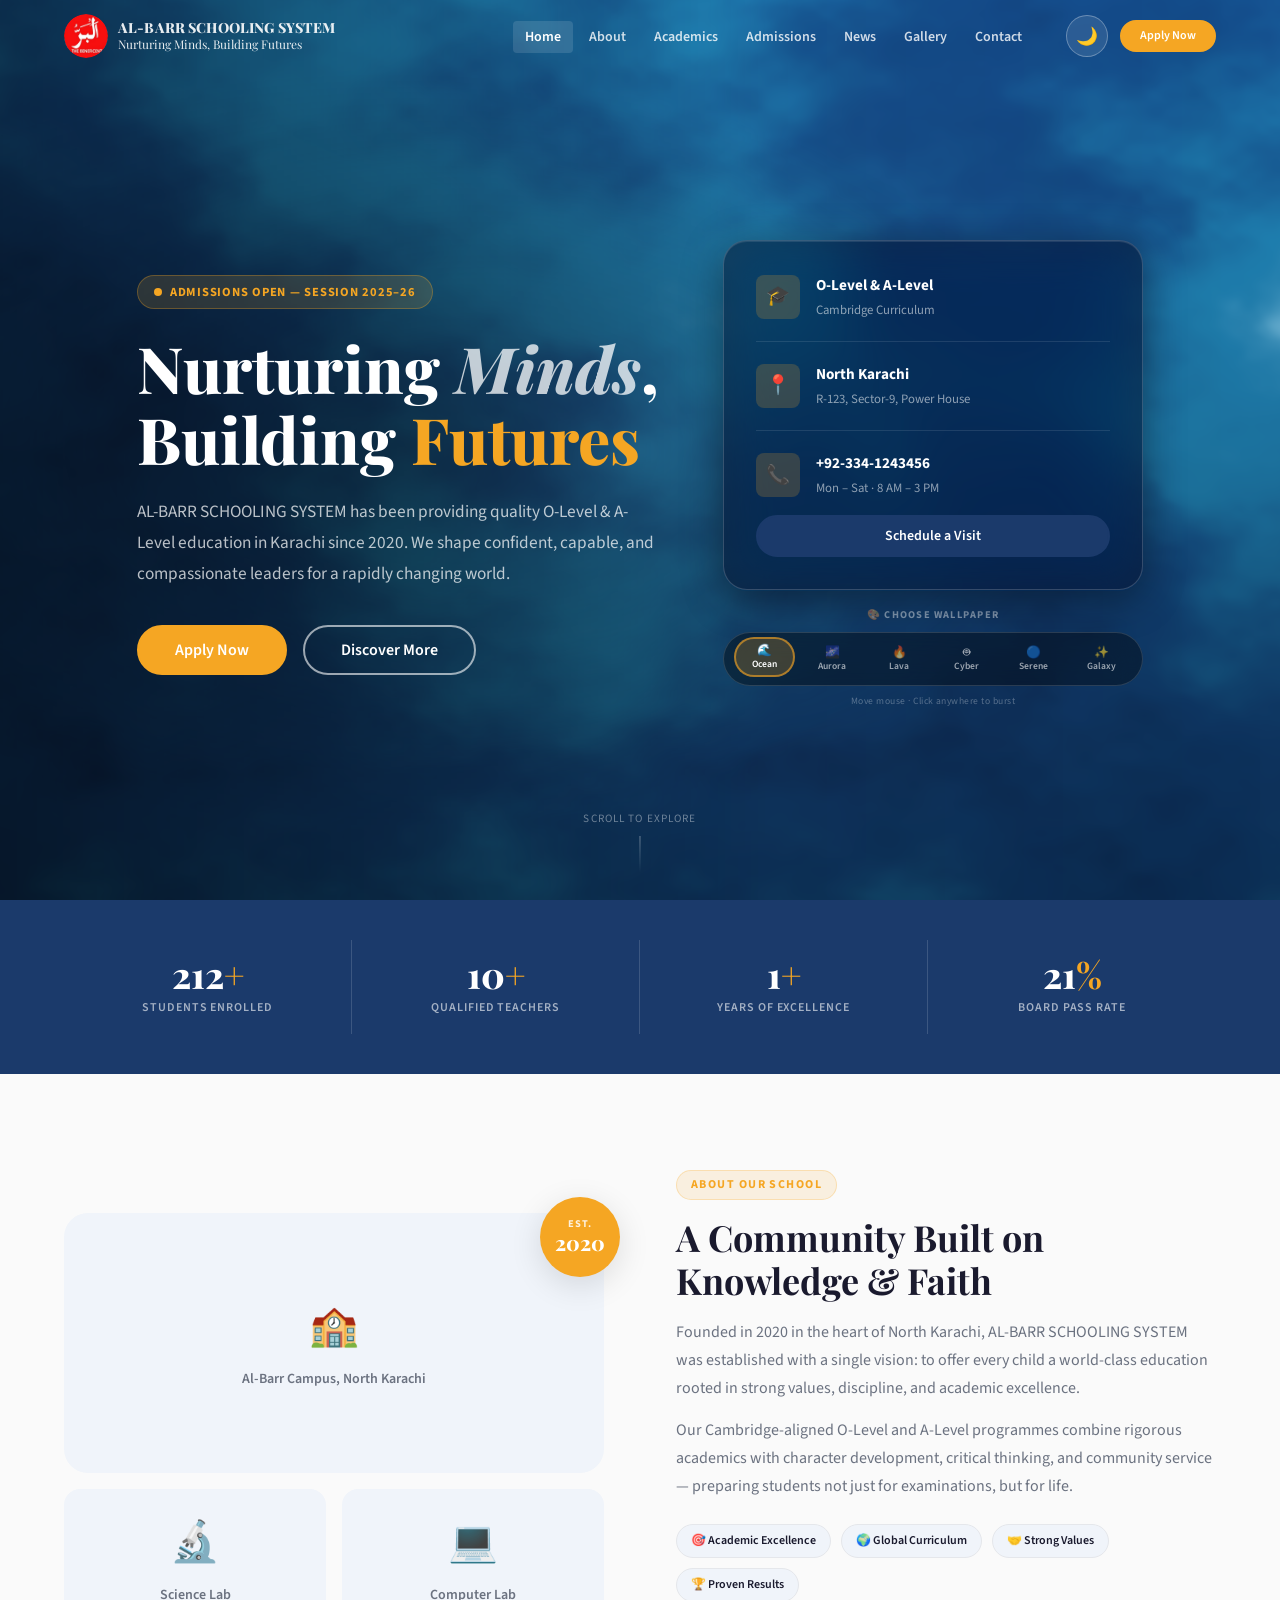
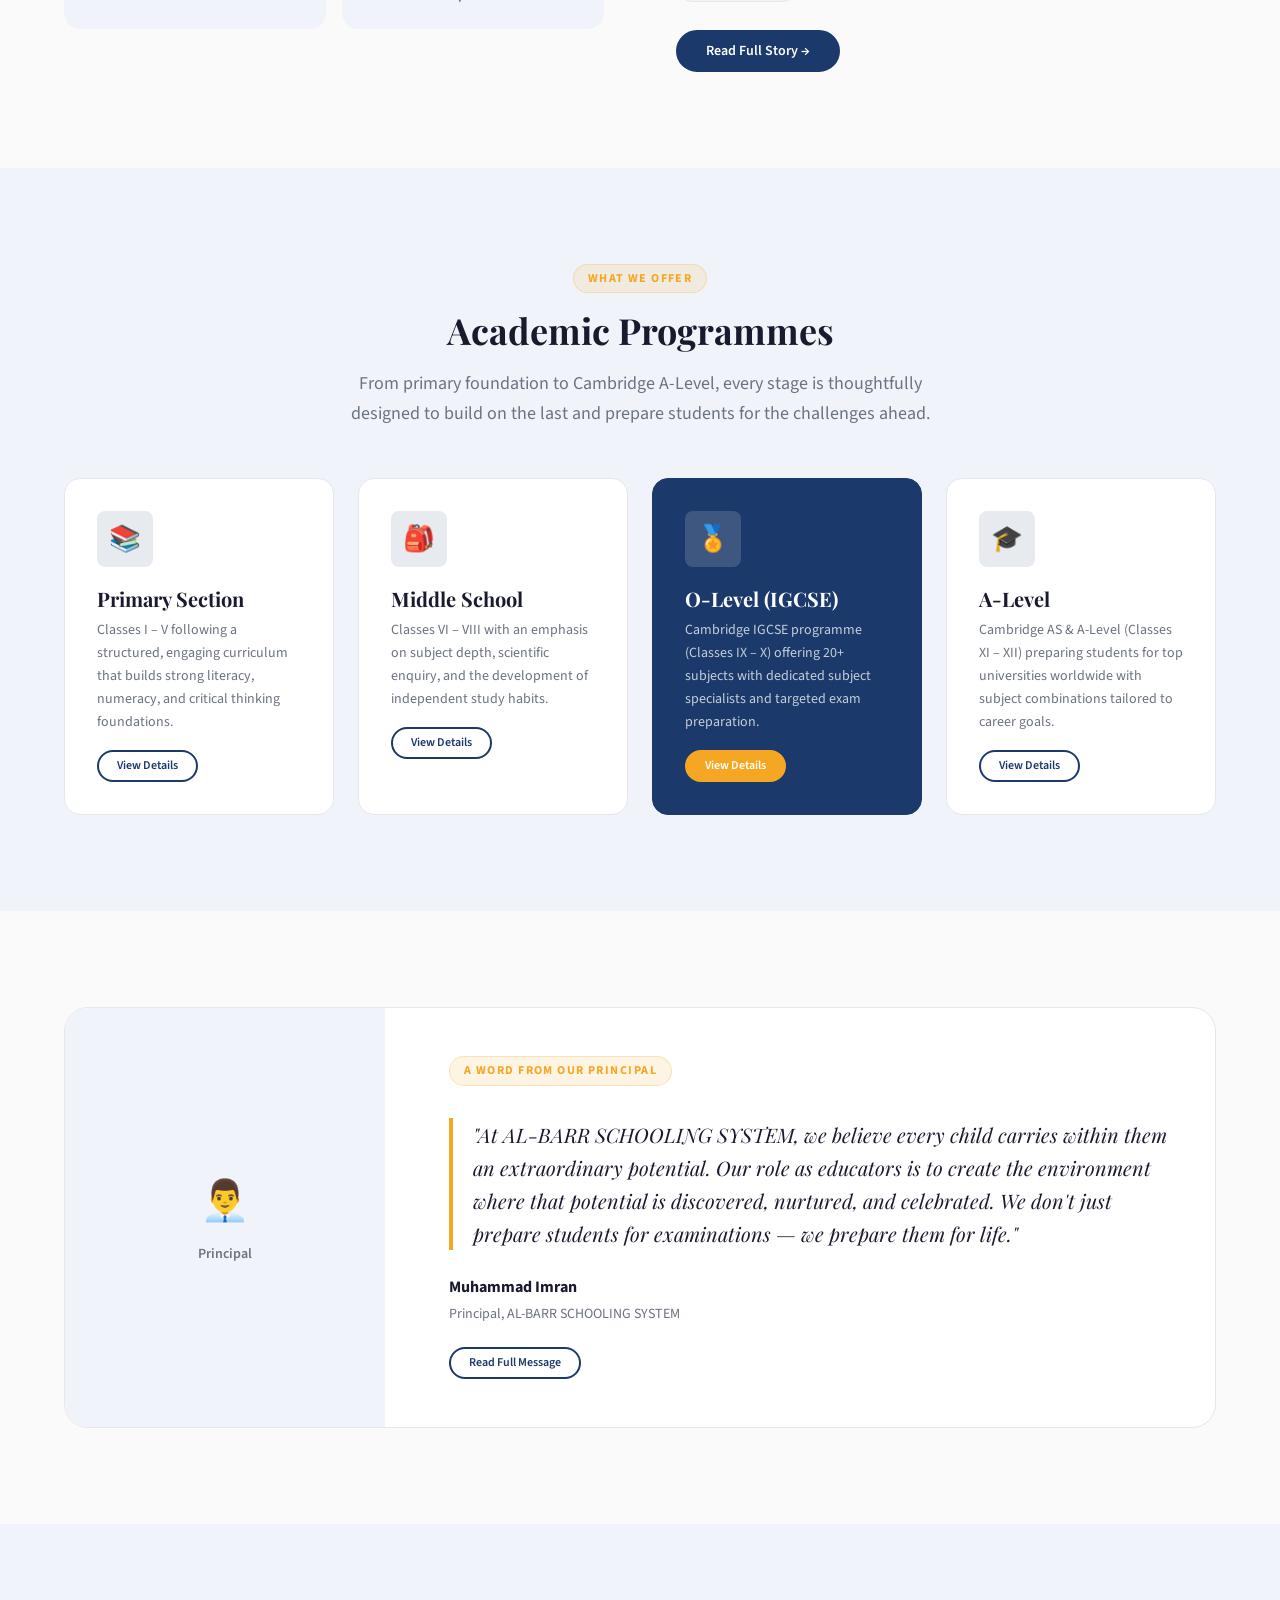
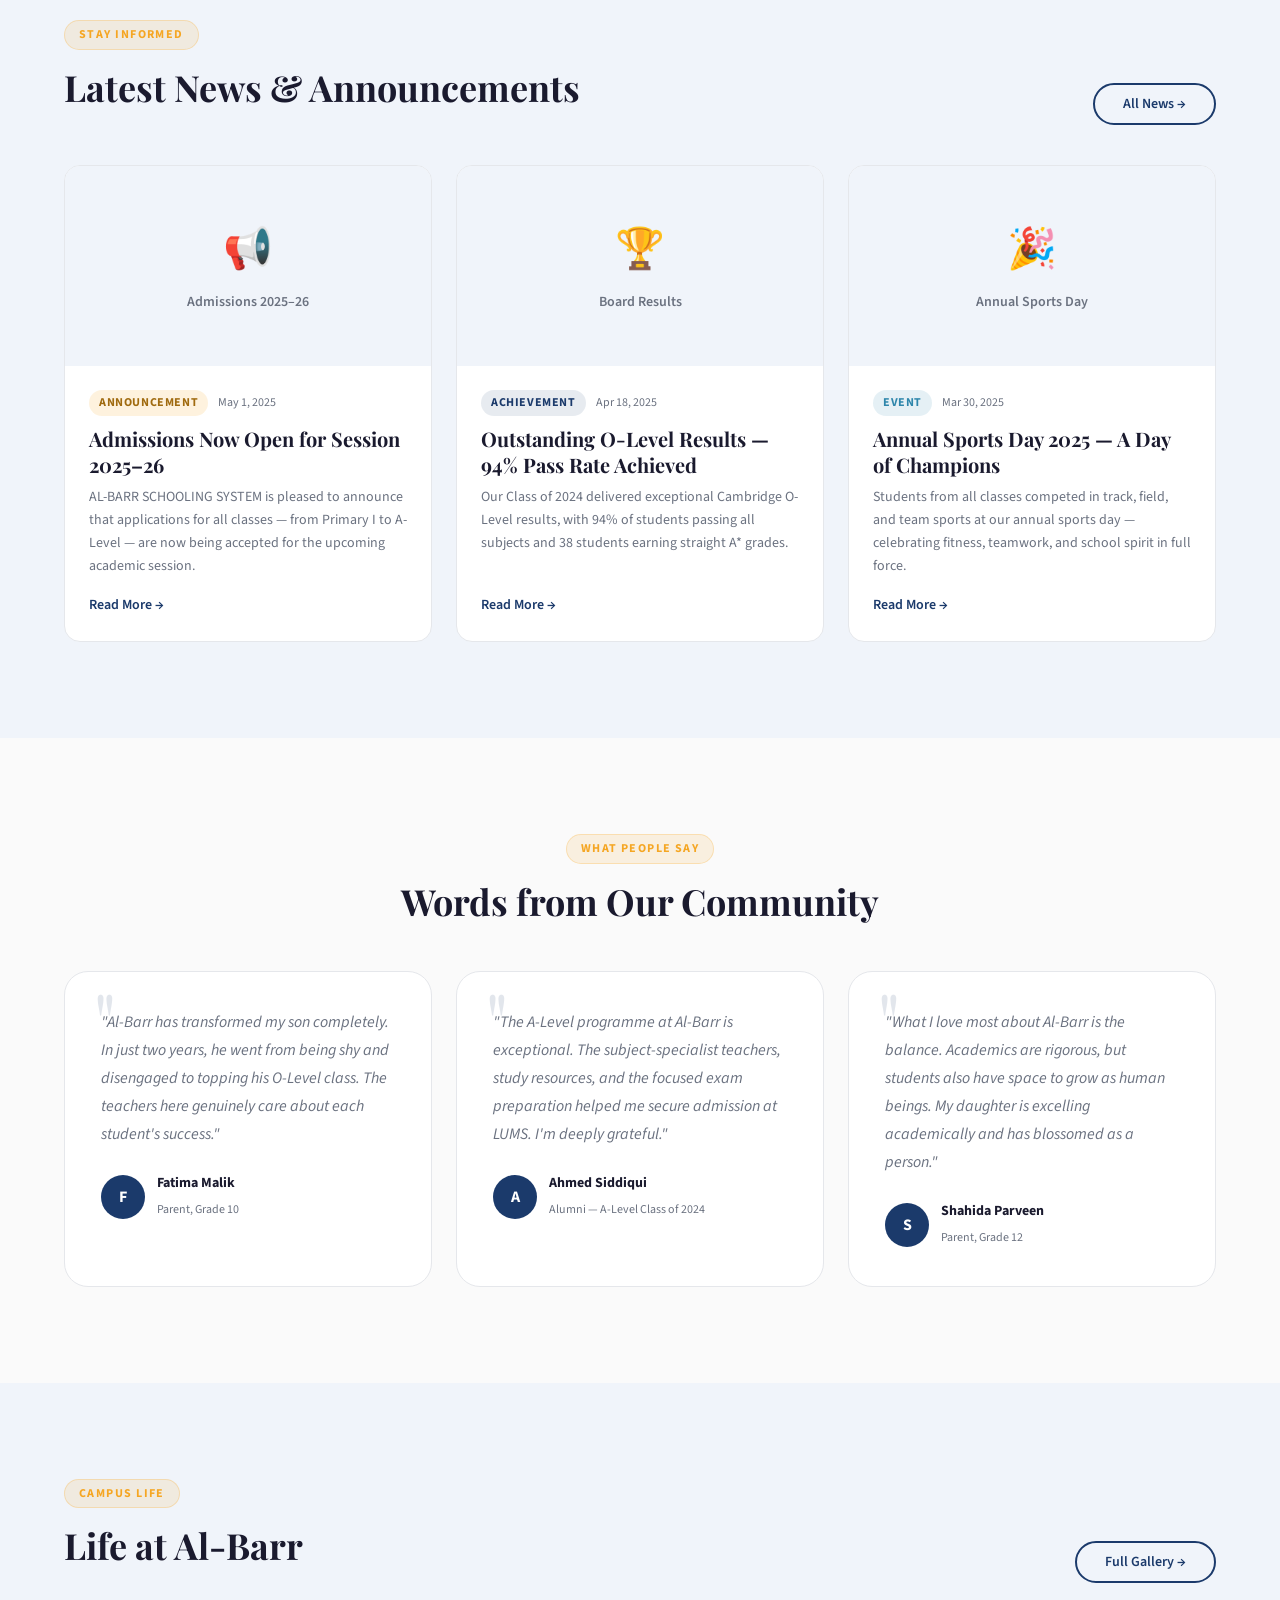
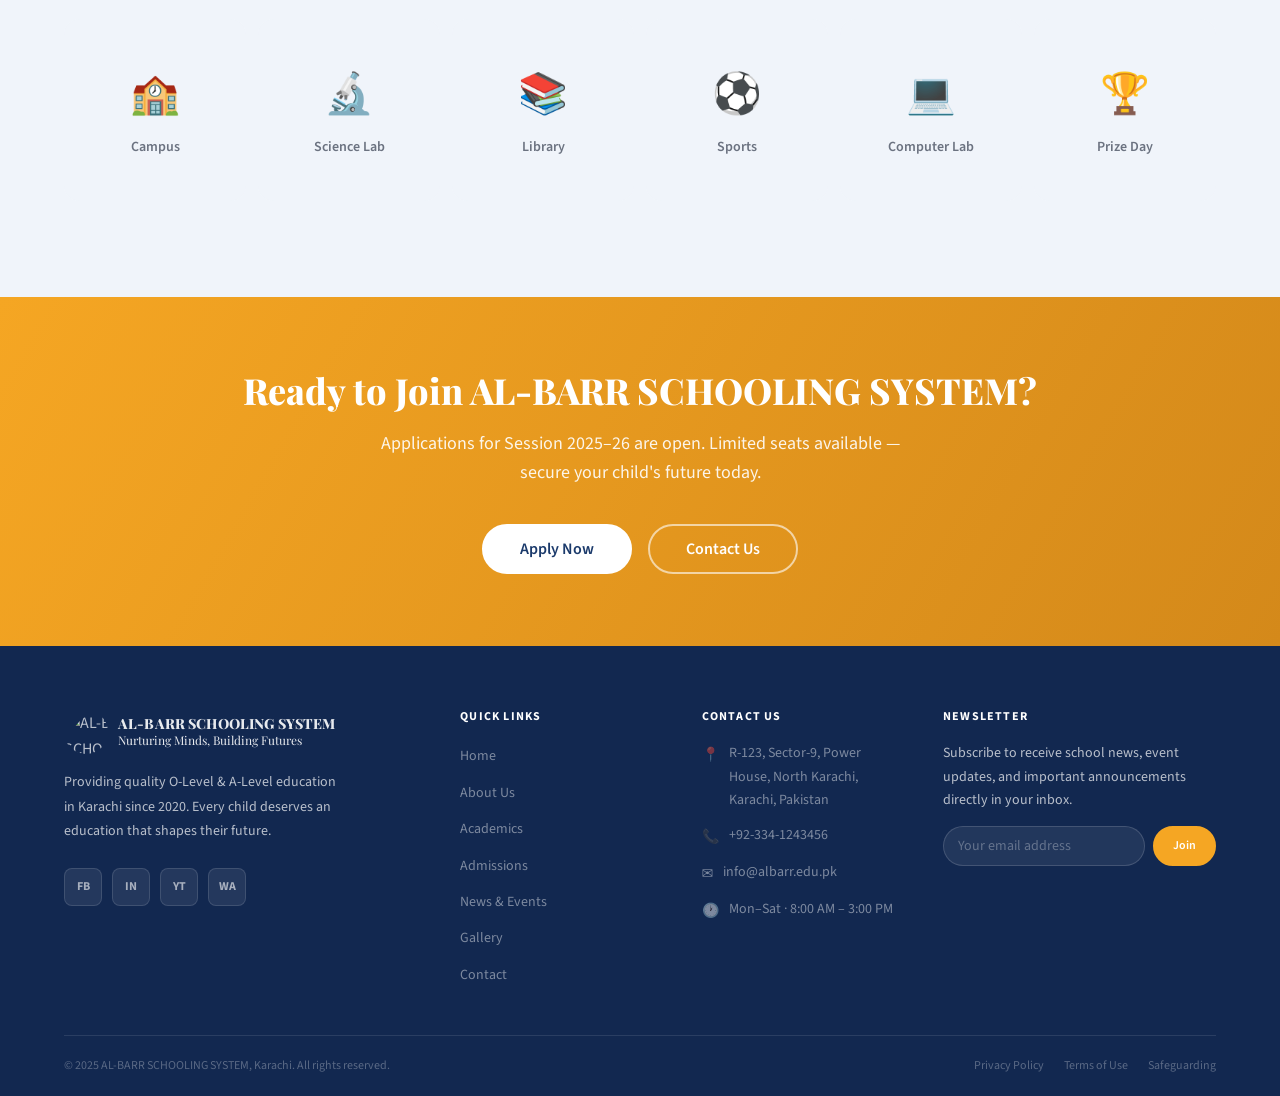
==== index.html @ 9fbffabe "logo uploaded" ====
﻿<!DOCTYPE html>
<html lang="en" data-theme="light">

<head>
  <meta charset="UTF-8" />
  <meta name="viewport" content="width=device-width, initial-scale=1.0" />
  <meta name="description"
    content="AL-BARR SCHOOLING SYSTEM — Nurturing Minds, Building Futures. Quality O-Level & A-Level education in Karachi, Pakistan." />
  <meta property="og:title" content="AL-BARR SCHOOLING SYSTEM" />
  <meta property="og:description"
    content="Nurturing Minds, Building Futures. Quality O-Level & A-Level education in Karachi, Pakistan." />
  <meta property="og:image" content="/assets/og-image.jpg" />
  <link rel="icon" href="assets/favicon.ico" />
  <title>Home | AL-BARR SCHOOLING SYSTEM</title>
  <link rel="stylesheet" href="css/main.css" />
  <link rel="stylesheet" href="css/components.css" />
  <link rel="stylesheet" href="css/pages/home.css" />
</head>

<body>

  <!-- ── NAVBAR ── -->
  <nav class="navbar transparent" id="navbar">
    <div class="nav-inner">
      <a href="index.html" class="nav-logo">
        <div class="nav-logo-icon"><img src="/assets/images/logo.jpg" alt="AB"></div>
        <div class="nav-logo-text">
          <strong>AL-BARR SCHOOLING SYSTEM</strong>
          <span>Nurturing Minds, Building Futures</span>
        </div>
      </a>
      <ul class="nav-links" id="navLinks">
        <li><a href="index.html" class="active">Home</a></li>
        <li><a href="about.html">About</a></li>
        <li><a href="academics.html">Academics</a></li>
        <li><a href="admissions.html">Admissions</a></li>
        <li><a href="news.html">News</a></li>
        <li><a href="gallery.html">Gallery</a></li>
        <li><a href="contact.html">Contact</a></li>
      </ul>
      <div class="nav-right">
        <button class="theme-toggle" id="themeToggle" aria-label="Toggle dark mode"
          title="Toggle Dark / Light Mode">🌙</button>
        <a href="admissions.html" class="btn btn-secondary btn-sm">Apply Now</a>
      </div>
      <button class="hamburger" id="hamburger" aria-label="Open menu">
        <span></span><span></span><span></span>
      </button>
    </div>
  </nav>

  <!-- Mobile drawer -->
  <div class="nav-drawer" id="navDrawer">
    <a href="index.html" class="active">Home</a>
    <a href="about.html">About</a>
    <a href="academics.html">Academics</a>
    <a href="admissions.html">Admissions</a>
    <a href="news.html">News &amp; Events</a>
    <a href="gallery.html">Gallery</a>
    <a href="contact.html">Contact</a>
    <a href="admissions.html" class="btn btn-secondary">Apply Now</a>
  </div>

  <!-- ══════════════════════════════════════════
       HERO — Interactive Shader Wallpaper
  ══════════════════════════════════════════ -->
  <section class="hero-section" id="home">

    <!-- WebGL canvas fills the entire hero -->
    <canvas id="shaderCanvas" aria-hidden="true"></canvas>

    <!-- Hero content on top of shader -->
    <div class="container hero-container">
      <div class="hero-content">
        <div class="hero-badge">
          <span class="pulse-dot"></span>
          Admissions Open — Session 2025–26
        </div>
        <h1 class="hero-heading">
          Nurturing <em>Minds</em>,<br />
          Building <span class="hero-gold">Futures</span>
        </h1>
        <p class="hero-desc">
          AL-BARR SCHOOLING SYSTEM has been providing quality O-Level &amp; A-Level education
          in Karachi since 2020. We shape confident, capable, and compassionate leaders
          for a rapidly changing world.
        </p>
        <div class="hero-cta">
          <a href="admissions.html" class="btn btn-secondary btn-lg">Apply Now</a>
          <a href="about.html" class="btn btn-outline-white btn-lg">Discover More</a>
        </div>
      </div>

      <!-- Right column: info card + shader picker stacked vertically -->
      <div class="hero-card-col">
        <div class="hero-info-card">
          <div class="info-card-row">
            <div class="info-icon">🎓</div>
            <div>
              <strong>O-Level &amp; A-Level</strong>
              <span>Cambridge Curriculum</span>
            </div>
          </div>
          <div class="info-card-row">
            <div class="info-icon">📍</div>
            <div>
              <strong>North Karachi</strong>
              <span>R-123, Sector-9, Power House</span>
            </div>
          </div>
          <div class="info-card-row">
            <div class="info-icon">📞</div>
            <div>
              <strong>+92-334-1243456</strong>
              <span>Mon – Sat · 8 AM – 3 PM</span>
            </div>
          </div>
          <a href="admissions.html" class="btn btn-primary btn-full" style="margin-top:16px;">Schedule a Visit</a>
        </div>

        <!-- Shader picker sits directly below the info card, same width -->
        <div class="shader-picker" id="shaderPicker">
          <div class="shader-picker-label">🎨 Choose Wallpaper</div>
          <div class="shader-picker-btns">
            <button class="shader-btn" data-shader="0" title="Ocean Depth">🌊<span>Ocean</span></button>
            <button class="shader-btn" data-shader="1" title="Aurora Waves">🌌<span>Aurora</span></button>
            <button class="shader-btn" data-shader="2" title="Lava Vortex">🔥<span>Lava</span></button>
            <button class="shader-btn" data-shader="3" title="Cyber Grid">🤖<span>Cyber</span></button>
            <button class="shader-btn" data-shader="4" title="Serene Blue">🔵<span>Serene</span></button>
            <button class="shader-btn" data-shader="5" title="Galaxy Dust">✨<span>Galaxy</span></button>
          </div>
          <div class="shader-hint">Move mouse · Click anywhere to burst</div>
        </div>
      </div>
    </div>
    <div class="hero-scroll-hint">
      <span>Scroll to explore</span>
      <div class="scroll-bar"></div>
    </div>
  </section>

  <!-- ══════════════════════════════════════════
       STATS BAR
  ══════════════════════════════════════════ -->
  <div class="stats-bar">
    <div class="container">
      <div class="stats-bar-grid">
        <div class="stat-item">
          <div class="stat-num" data-target="850">0<em>+</em></div>
          <div class="stat-lbl">Students Enrolled</div>
        </div>
        <div class="stat-item">
          <div class="stat-num" data-target="45">0<em>+</em></div>
          <div class="stat-lbl">Qualified Teachers</div>
        </div>
        <div class="stat-item">
          <div class="stat-num" data-target="5">0<em>+</em></div>
          <div class="stat-lbl">Years of Excellence</div>
        </div>
        <div class="stat-item">
          <div class="stat-num" data-target="94">0<em>%</em></div>
          <div class="stat-lbl">Board Pass Rate</div>
        </div>
      </div>
    </div>
  </div>

  <!-- ══════════════════════════════════════════
       ABOUT SNAPSHOT
  ══════════════════════════════════════════ -->
  <section class="section about-snap" id="about-snap">
    <div class="container">
      <div class="about-snap-grid">
        <div class="about-snap-visual fade-up">
          <div class="ph large-ph">
            <div class="ph-icon">🏫</div>
            <span>Al-Barr Campus, North Karachi</span>
          </div>
          <div class="small-phs">
            <div class="ph small-ph">
              <div class="ph-icon">🔬</div>
              <span>Science Lab</span>
            </div>
            <div class="ph small-ph">
              <div class="ph-icon">💻</div>
              <span>Computer Lab</span>
            </div>
          </div>
          <div class="est-badge">
            <strong>Est.</strong>
            <span>2020</span>
          </div>
        </div>
        <div class="about-snap-content fade-up">
          <div class="label">About Our School</div>
          <h2 class="section-title">A Community Built on Knowledge &amp; Faith</h2>
          <p class="section-text">
            Founded in 2020 in the heart of North Karachi, AL-BARR SCHOOLING SYSTEM was established
            with a single vision: to offer every child a world-class education rooted in strong values,
            discipline, and academic excellence.
          </p>
          <p class="section-text">
            Our Cambridge-aligned O-Level and A-Level programmes combine rigorous academics
            with character development, critical thinking, and community service — preparing students
            not just for examinations, but for life.
          </p>
          <div class="value-pills">
            <span class="pill">🎯 Academic Excellence</span>
            <span class="pill">🌍 Global Curriculum</span>
            <span class="pill">🤝 Strong Values</span>
            <span class="pill">🏆 Proven Results</span>
          </div>
          <a href="about.html" class="btn btn-primary" style="margin-top:28px;">Read Full Story →</a>
        </div>
      </div>
    </div>
  </section>

  <!-- ══════════════════════════════════════════
       PROGRAMS
  ══════════════════════════════════════════ -->
  <section class="section section-alt" id="programs">
    <div class="container">
      <div class="text-center fade-up" style="margin-bottom:48px;">
        <div class="label">What We Offer</div>
        <h2 class="section-title">Academic Programmes</h2>
        <p class="section-sub">
          From primary foundation to Cambridge A-Level, every stage is thoughtfully designed
          to build on the last and prepare students for the challenges ahead.
        </p>
      </div>
      <div class="programs-row">
        <div class="program-card fade-up">
          <div class="program-card-icon">📚</div>
          <h3>Primary Section</h3>
          <p>Classes I – V following a structured, engaging curriculum that builds strong literacy, numeracy, and
            critical thinking foundations.</p>
          <a href="academics.html" class="btn btn-outline btn-sm" style="margin-top:16px;">View Details</a>
        </div>
        <div class="program-card fade-up">
          <div class="program-card-icon">🎒</div>
          <h3>Middle School</h3>
          <p>Classes VI – VIII with an emphasis on subject depth, scientific enquiry, and the development of independent
            study habits.</p>
          <a href="academics.html" class="btn btn-outline btn-sm" style="margin-top:16px;">View Details</a>
        </div>
        <div class="program-card fade-up featured-program">
          <div class="program-card-icon">🏅</div>
          <h3>O-Level (IGCSE)</h3>
          <p>Cambridge IGCSE programme (Classes IX – X) offering 20+ subjects with dedicated subject specialists and
            targeted exam preparation.</p>
          <a href="academics.html" class="btn btn-secondary btn-sm" style="margin-top:16px;">View Details</a>
        </div>
        <div class="program-card fade-up">
          <div class="program-card-icon">🎓</div>
          <h3>A-Level</h3>
          <p>Cambridge AS &amp; A-Level (Classes XI – XII) preparing students for top universities worldwide with
            subject combinations tailored to career goals.</p>
          <a href="academics.html" class="btn btn-outline btn-sm" style="margin-top:16px;">View Details</a>
        </div>
      </div>
    </div>
  </section>

  <!-- ══════════════════════════════════════════
       PRINCIPAL'S MESSAGE TEASER
  ══════════════════════════════════════════ -->
  <section class="section principal-section">
    <div class="container">
      <div class="principal-card fade-up">
        <div class="principal-photo">
          <div class="ph" style="height:100%;">
            <div class="ph-icon">👨‍💼</div>
            <span>Principal</span>
          </div>
        </div>
        <div class="principal-content">
          <div class="label">A Word from Our Principal</div>
          <blockquote>
            "At AL-BARR SCHOOLING SYSTEM, we believe every child carries within them an extraordinary
            potential. Our role as educators is to create the environment where that potential is discovered,
            nurtured, and celebrated. We don't just prepare students for examinations — we prepare them for life."
          </blockquote>
          <div class="principal-info">
            <strong>Muhammad Imran</strong>
            <span>Principal, AL-BARR SCHOOLING SYSTEM</span>
          </div>
          <a href="about.html#principal" class="btn btn-outline btn-sm" style="margin-top:20px;">Read Full Message</a>
        </div>
      </div>
    </div>
  </section>

  <!-- ══════════════════════════════════════════
       LATEST NEWS
  ══════════════════════════════════════════ -->
  <section class="section section-alt" id="news">
    <div class="container">
      <div class="section-hdr fade-up">
        <div>
          <div class="label">Stay Informed</div>
          <h2 class="section-title">Latest News &amp; Announcements</h2>
        </div>
        <a href="news.html" class="btn btn-outline">All News →</a>
      </div>
      <div class="news-grid">
        <div class="card news-card fade-up">
          <div class="news-card-img">
            <div class="ph" style="height:200px;">
              <div class="ph-icon">📢</div>
              <span>Admissions 2025–26</span>
            </div>
          </div>
          <div class="news-card-body">
            <div class="news-card-meta">
              <span class="badge badge-gold">Announcement</span>
              <span class="news-card-date">May 1, 2025</span>
            </div>
            <h3>Admissions Now Open for Session 2025–26</h3>
            <p>AL-BARR SCHOOLING SYSTEM is pleased to announce that applications for all classes — from Primary I to
              A-Level — are now being accepted for the upcoming academic session.</p>
            <a href="news.html" class="news-card-link">Read More →</a>
          </div>
        </div>
        <div class="card news-card fade-up">
          <div class="news-card-img">
            <div class="ph" style="height:200px;">
              <div class="ph-icon">🏆</div>
              <span>Board Results</span>
            </div>
          </div>
          <div class="news-card-body">
            <div class="news-card-meta">
              <span class="badge badge-navy">Achievement</span>
              <span class="news-card-date">Apr 18, 2025</span>
            </div>
            <h3>Outstanding O-Level Results — 94% Pass Rate Achieved</h3>
            <p>Our Class of 2024 delivered exceptional Cambridge O-Level results, with 94% of students passing all
              subjects and 38 students earning straight A* grades.</p>
            <a href="news.html" class="news-card-link">Read More →</a>
          </div>
        </div>
        <div class="card news-card fade-up">
          <div class="news-card-img">
            <div class="ph" style="height:200px;">
              <div class="ph-icon">🎉</div>
              <span>Annual Sports Day</span>
            </div>
          </div>
          <div class="news-card-body">
            <div class="news-card-meta">
              <span class="badge badge-sky">Event</span>
              <span class="news-card-date">Mar 30, 2025</span>
            </div>
            <h3>Annual Sports Day 2025 — A Day of Champions</h3>
            <p>Students from all classes competed in track, field, and team sports at our annual sports day —
              celebrating fitness, teamwork, and school spirit in full force.</p>
            <a href="news.html" class="news-card-link">Read More →</a>
          </div>
        </div>
      </div>
    </div>
  </section>

  <!-- ══════════════════════════════════════════
       TESTIMONIALS
  ══════════════════════════════════════════ -->
  <section class="section" id="testimonials">
    <div class="container">
      <div class="text-center fade-up" style="margin-bottom:48px;">
        <div class="label">What People Say</div>
        <h2 class="section-title">Words from Our Community</h2>
      </div>
      <div class="testimonials-row">
        <div class="testimonial-card fade-up">
          <p>"Al-Barr has transformed my son completely. In just two years, he went from being shy and disengaged to
            topping his O-Level class. The teachers here genuinely care about each student's success."</p>
          <div class="testimonial-author">
            <div class="t-avatar">F</div>
            <div>
              <strong>Fatima Malik</strong>
              <span>Parent, Grade 10</span>
            </div>
          </div>
        </div>
        <div class="testimonial-card fade-up">
          <p>"The A-Level programme at Al-Barr is exceptional. The subject-specialist teachers, study resources, and the
            focused exam preparation helped me secure admission at LUMS. I'm deeply grateful."</p>
          <div class="testimonial-author">
            <div class="t-avatar">A</div>
            <div>
              <strong>Ahmed Siddiqui</strong>
              <span>Alumni — A-Level Class of 2024</span>
            </div>
          </div>
        </div>
        <div class="testimonial-card fade-up">
          <p>"What I love most about Al-Barr is the balance. Academics are rigorous, but students also have space to
            grow as human beings. My daughter is excelling academically and has blossomed as a person."</p>
          <div class="testimonial-author">
            <div class="t-avatar">S</div>
            <div>
              <strong>Shahida Parveen</strong>
              <span>Parent, Grade 12</span>
            </div>
          </div>
        </div>
      </div>
    </div>
  </section>

  <!-- ══════════════════════════════════════════
       PHOTO GALLERY STRIP
  ══════════════════════════════════════════ -->
  <section class="section section-alt" id="gallery-strip">
    <div class="container">
      <div class="section-hdr fade-up" style="margin-bottom:36px;">
        <div>
          <div class="label">Campus Life</div>
          <h2 class="section-title">Life at Al-Barr</h2>
        </div>
        <a href="gallery.html" class="btn btn-outline">Full Gallery →</a>
      </div>
      <div class="gallery-strip fade-up">
        <div class="gallery-item" data-caption="School Campus">
          <div class="ph" style="height:100%;">
            <div class="ph-icon">🏫</div><span>Campus</span>
          </div>
          <div class="gallery-overlay">🔍</div>
        </div>
        <div class="gallery-item" data-caption="Science Laboratory">
          <div class="ph" style="height:100%;">
            <div class="ph-icon">🔬</div><span>Science Lab</span>
          </div>
          <div class="gallery-overlay">🔍</div>
        </div>
        <div class="gallery-item" data-caption="Library & Reading Area">
          <div class="ph" style="height:100%;">
            <div class="ph-icon">📚</div><span>Library</span>
          </div>
          <div class="gallery-overlay">🔍</div>
        </div>
        <div class="gallery-item" data-caption="Sports & Physical Education">
          <div class="ph" style="height:100%;">
            <div class="ph-icon">⚽</div><span>Sports</span>
          </div>
          <div class="gallery-overlay">🔍</div>
        </div>
        <div class="gallery-item" data-caption="Computer Laboratory">
          <div class="ph" style="height:100%;">
            <div class="ph-icon">💻</div><span>Computer Lab</span>
          </div>
          <div class="gallery-overlay">🔍</div>
        </div>
        <div class="gallery-item" data-caption="Annual Prize Giving Ceremony">
          <div class="ph" style="height:100%;">
            <div class="ph-icon">🏆</div><span>Prize Day</span>
          </div>
          <div class="gallery-overlay">🔍</div>
        </div>
      </div>
    </div>
  </section>

  <!-- ══════════════════════════════════════════
       CTA
  ══════════════════════════════════════════ -->
  <div class="cta-section">
    <div class="container">
      <h2>Ready to Join AL-BARR SCHOOLING SYSTEM?</h2>
      <p>Applications for Session 2025–26 are open. Limited seats available — secure your child's future today.</p>
      <div class="cta-btns">
        <a href="admissions.html" class="btn btn-white btn-lg">Apply Now</a>
        <a href="contact.html" class="btn btn-outline-white btn-lg">Contact Us</a>
      </div>
    </div>
  </div>

  <!-- ══════════════════════════════════════════
       FOOTER
  ══════════════════════════════════════════ -->
  <footer class="footer">
    <div class="container">
      <div class="footer-grid">
        <div class="footer-brand">
          <a href="index.html" class="nav-logo">
            <div class="nav-logo-icon"><img src="assets/logo.png" alt="AL-BARR SCHOOLING SYSTEM Logo"></div>
            <div class="nav-logo-text">
              <strong>AL-BARR SCHOOLING SYSTEM</strong>
              <span>Nurturing Minds, Building Futures</span>
            </div>
          </a>
          <p>Providing quality O-Level &amp; A-Level education in Karachi since 2020. Every child deserves an education
            that shapes their future.</p>
          <div class="social-row">
            <a href="#" class="social-btn" aria-label="Facebook">fb</a>
            <a href="#" class="social-btn" aria-label="Instagram">in</a>
            <a href="#" class="social-btn" aria-label="YouTube">yt</a>
            <a href="#" class="social-btn" aria-label="WhatsApp">wa</a>
          </div>
        </div>
        <div class="footer-col">
          <h4>Quick Links</h4>
          <ul>
            <li><a href="index.html">Home</a></li>
            <li><a href="about.html">About Us</a></li>
            <li><a href="academics.html">Academics</a></li>
            <li><a href="admissions.html">Admissions</a></li>
            <li><a href="news.html">News &amp; Events</a></li>
            <li><a href="gallery.html">Gallery</a></li>
            <li><a href="contact.html">Contact</a></li>
          </ul>
        </div>
        <div class="footer-col">
          <h4>Contact Us</h4>
          <div class="contact-line">
            <span>📍</span>
            <span>R-123, Sector-9, Power House, North Karachi, Karachi, Pakistan</span>
          </div>
          <div class="contact-line">
            <span>📞</span>
            <span>+92-334-1243456</span>
          </div>
          <div class="contact-line">
            <span>✉️</span>
            <span>info@albarr.edu.pk</span>
          </div>
          <div class="contact-line">
            <span>🕐</span>
            <span>Mon–Sat · 8:00 AM – 3:00 PM</span>
          </div>
        </div>
        <div class="footer-col footer-newsletter">
          <h4>Newsletter</h4>
          <p>Subscribe to receive school news, event updates, and important announcements directly in your inbox.</p>
          <div class="nl-form">
            <input type="email" placeholder="Your email address" aria-label="Newsletter email" />
            <button class="btn btn-secondary btn-sm">Join</button>
          </div>
        </div>
      </div>
      <div class="footer-bottom">
        <p>&copy; 2025 AL-BARR SCHOOLING SYSTEM, Karachi. All rights reserved.</p>
        <div class="footer-legal">
          <a href="#">Privacy Policy</a>
          <a href="#">Terms of Use</a>
          <a href="#">Safeguarding</a>
        </div>
      </div>
    </div>
  </footer>

  <!-- Lightbox -->
  <div class="lightbox" id="lightbox">
    <div class="lightbox-content">
      <div class="lightbox-img ph" style="min-height:360px;">
        <div class="ph-icon" id="lbIcon" style="font-size:4rem;">📷</div>
      </div>
      <div class="lightbox-caption" id="lbCaption">Photo</div>
      <button class="lightbox-close" id="lbClose">✕</button>
    </div>
  </div>

  <script src="js/main.js"></script>
  <script src="js/gallery.js"></script>
  <script src="js/shaders.js"></script>
</body>

</html>
---- css/main.css ----
/* ═══════════════════════════════════════════════════════
   AL-BARR SECONDARY SCHOOL — MAIN CSS
   Google Fonts: Playfair Display + Source Sans 3
   Palette: Navy #1B3A6B · Gold #F5A623 · Sky #2E86AB
═══════════════════════════════════════════════════════ */

@import url('https://fonts.googleapis.com/css2?family=Playfair+Display:wght@400;600;700;800&family=Source+Sans+3:wght@300;400;600;700&display=swap');

/* ── CSS Variables (Light Theme) ── */
:root {
  --color-primary:      #1B3A6B;
  --color-primary-dark: #122850;
  --color-primary-light:#2a5299;
  --color-secondary:    #F5A623;
  --color-secondary-dark:#d4891a;
  --color-accent:       #2E86AB;
  --color-bg:           #FAFAFA;
  --color-bg-alt:       #F0F4FA;
  --color-surface:      #FFFFFF;
  --color-text:         #1A1A2E;
  --color-text-muted:   #6B7280;
  --color-border:       #E5E7EB;
  --color-white:        #FFFFFF;

  --shadow-sm:  0 1px 3px rgba(0,0,0,0.08);
  --shadow-md:  0 4px 12px rgba(0,0,0,0.10);
  --shadow-lg:  0 8px 32px rgba(0,0,0,0.12);
  --shadow-xl:  0 20px 60px rgba(0,0,0,0.15);

  --radius-sm:   4px;
  --radius-md:   8px;
  --radius-lg:   16px;
  --radius-xl:   24px;
  --radius-full: 9999px;

  --font-heading: 'Playfair Display', Georgia, serif;
  --font-body:    'Source Sans 3', system-ui, sans-serif;

  --text-xs:   0.75rem;
  --text-sm:   0.875rem;
  --text-base: 1rem;
  --text-lg:   1.125rem;
  --text-xl:   1.25rem;
  --text-2xl:  1.5rem;
  --text-3xl:  1.875rem;
  --text-4xl:  2.25rem;
  --text-5xl:  3rem;

  --space-1:  0.25rem;
  --space-2:  0.5rem;
  --space-3:  0.75rem;
  --space-4:  1rem;
  --space-6:  1.5rem;
  --space-8:  2rem;
  --space-12: 3rem;
  --space-16: 4rem;
  --space-24: 6rem;

  --transition: 0.25s cubic-bezier(.4,0,.2,1);
  --navbar-h: 72px;
}

/* ── Dark Theme ── */
[data-theme="dark"] {
  --color-bg:        #0f1724;
  --color-bg-alt:    #162035;
  --color-surface:   #1e2d47;
  --color-text:      #e8edf5;
  --color-text-muted:#8fa3bf;
  --color-border:    #2a3f5f;
  --color-primary:   #3d6bb5;
  --color-primary-dark: #2a5299;
}

/* ── Reset ── */
*, *::before, *::after { box-sizing: border-box; margin: 0; padding: 0; }
html { scroll-behavior: smooth; font-size: 16px; }
body {
  font-family: var(--font-body);
  font-size: var(--text-base);
  color: var(--color-text);
  background-color: var(--color-bg);
  line-height: 1.65;
  overflow-x: hidden;
  transition: background-color var(--transition), color var(--transition);
}
img { max-width: 100%; display: block; }
a { text-decoration: none; color: inherit; }
ul { list-style: none; }
input, select, textarea, button { font-family: inherit; font-size: inherit; }
h1,h2,h3,h4,h5 { font-family: var(--font-heading); line-height: 1.2; }

/* ── Layout ── */
.container {
  max-width: 1200px;
  margin: 0 auto;
  padding: 0 24px;
}
.section { padding: var(--space-24) 0; }
.section-alt { background: var(--color-bg-alt); }

/* ── Section Labels ── */
.label {
  display: inline-block;
  font-size: var(--text-xs);
  font-weight: 700;
  letter-spacing: .12em;
  text-transform: uppercase;
  color: var(--color-secondary);
  background: rgba(245,166,35,.12);
  border: 1px solid rgba(245,166,35,.25);
  padding: 4px 14px;
  border-radius: var(--radius-full);
  margin-bottom: var(--space-4);
}
.section-title {
  font-size: clamp(var(--text-3xl), 4vw, var(--text-4xl));
  font-weight: 700;
  color: var(--color-text);
  margin-bottom: var(--space-4);
}
.section-sub {
  font-size: var(--text-lg);
  color: var(--color-text-muted);
  max-width: 580px;
  line-height: 1.7;
}
.text-center { text-align: center; }
.text-center .section-sub { margin: 0 auto; }

/* ── Buttons ── */
.btn {
  display: inline-flex;
  align-items: center;
  gap: 8px;
  padding: 12px 28px;
  border-radius: var(--radius-full);
  font-size: var(--text-sm);
  font-weight: 600;
  border: 2px solid transparent;
  cursor: pointer;
  transition: all var(--transition);
  white-space: nowrap;
  line-height: 1;
}
.btn-primary {
  background: var(--color-primary);
  color: var(--color-white);
  border-color: var(--color-primary);
}
.btn-primary:hover {
  background: var(--color-primary-dark);
  border-color: var(--color-primary-dark);
  transform: translateY(-2px);
  box-shadow: 0 8px 24px rgba(27,58,107,.35);
}
.btn-secondary {
  background: var(--color-secondary);
  color: var(--color-white);
  border-color: var(--color-secondary);
}
.btn-secondary:hover {
  background: var(--color-secondary-dark);
  border-color: var(--color-secondary-dark);
  transform: translateY(-2px);
  box-shadow: 0 8px 24px rgba(245,166,35,.35);
}
.btn-outline {
  background: transparent;
  color: var(--color-primary);
  border-color: var(--color-primary);
}
.btn-outline:hover {
  background: var(--color-primary);
  color: var(--color-white);
  transform: translateY(-2px);
}
.btn-outline-white {
  background: transparent;
  color: var(--color-white);
  border-color: rgba(255,255,255,.6);
}
.btn-outline-white:hover {
  background: rgba(255,255,255,.15);
}
.btn-white {
  background: var(--color-white);
  color: var(--color-primary);
  border-color: var(--color-white);
}
.btn-white:hover {
  background: var(--color-bg-alt);
  transform: translateY(-2px);
  box-shadow: 0 8px 24px rgba(0,0,0,.12);
}
.btn-sm { padding: 8px 18px; font-size: var(--text-xs); }
.btn-lg { padding: 15px 36px; font-size: var(--text-base); }
.btn-full { width: 100%; justify-content: center; }

/* ── Cards ── */
.card {
  background: var(--color-surface);
  border-radius: var(--radius-lg);
  border: 1px solid var(--color-border);
  overflow: hidden;
  transition: all var(--transition);
}
.card:hover {
  box-shadow: var(--shadow-lg);
  transform: translateY(-4px);
  border-color: rgba(27,58,107,.2);
}

/* ── Badges ── */
.badge {
  display: inline-block;
  font-size: var(--text-xs);
  font-weight: 700;
  letter-spacing: .05em;
  text-transform: uppercase;
  padding: 3px 10px;
  border-radius: var(--radius-full);
}
.badge-navy { background: rgba(27,58,107,.1); color: var(--color-primary); }
.badge-gold { background: rgba(245,166,35,.15); color: #a06b10; }
.badge-sky  { background: rgba(46,134,171,.12); color: var(--color-accent); }

/* ── Fade-in animation ── */
.fade-up {
  opacity: 0;
  transform: translateY(28px);
  transition: opacity .65s ease, transform .65s ease;
}
.fade-up.visible { opacity: 1; transform: translateY(0); }

/* ── Page header (inner pages) ── */
.page-hero {
  padding: calc(var(--navbar-h) + 56px) 0 56px;
  background: linear-gradient(135deg, var(--color-primary) 0%, var(--color-primary-light) 100%);
  text-align: center;
  color: var(--color-white);
}
.page-hero h1 {
  font-size: clamp(var(--text-3xl), 5vw, var(--text-5xl));
  font-weight: 800;
  margin-bottom: 12px;
}
.page-hero p { font-size: var(--text-lg); opacity: .8; }
.breadcrumb {
  display: flex;
  align-items: center;
  justify-content: center;
  gap: 8px;
  font-size: var(--text-sm);
  opacity: .7;
  margin-top: 12px;
}
.breadcrumb a:hover { opacity: 1; text-decoration: underline; }
.breadcrumb span { opacity: .5; }

/* ── Placeholder images ── */
.ph {
  background: var(--color-bg-alt);
  border-radius: var(--radius-md);
  display: flex;
  flex-direction: column;
  align-items: center;
  justify-content: center;
  gap: 8px;
  color: var(--color-text-muted);
  font-size: var(--text-sm);
  font-weight: 600;
}
.ph .ph-icon { font-size: 2.5rem; }

/* ── Dark mode transition ── */
* { transition: background-color var(--transition), border-color var(--transition), color var(--transition); }
/* Reset transition for specific elements to avoid jank */
.btn, a, .card, input, select, textarea { transition: all var(--transition); }
---- css/components.css ----
/* ═══════════════════════════════════════════════════════
   AL-BARR — COMPONENTS CSS
   Navbar · Footer · Cards · Forms · Theme Toggle
═══════════════════════════════════════════════════════ */

/* ══════════════════════════════════════
   NAVBAR
══════════════════════════════════════ */
.navbar {
  position: fixed;
  top: 0; left: 0; right: 0;
  z-index: 1000;
  height: var(--navbar-h);
  display: flex;
  align-items: center;
  transition: all var(--transition);
}
.navbar.transparent { background: transparent; }
.navbar.scrolled, .navbar.solid {
  background: var(--color-surface);
  box-shadow: 0 2px 20px rgba(0,0,0,.08);
}
.nav-inner {
  display: flex;
  align-items: center;
  gap: 32px;
  width: 100%;
  max-width: 1200px;
  margin: 0 auto;
  padding: 0 24px;
}
/* Logo */
.nav-logo {
  display: flex;
  align-items: center;
  gap: 10px;
  flex-shrink: 0;
}
.nav-logo-icon {
  width: 44px; height: 44px;
  border-radius: 50%;
  overflow: hidden;
  flex-shrink: 0;
  display: grid;
  place-items: center;
  background: transparent;
}
.nav-logo-icon img {
  width: 100%;
  height: 100%;
  object-fit: cover;
  display: block;
  border-radius: 50%;
}
.nav-logo-text {
  font-family: var(--font-heading);
  line-height: 1.2;
}
.nav-logo-text strong {
  display: block;
  font-size: var(--text-sm);
  font-weight: 800;
  color: var(--color-primary);
  letter-spacing: .01em;
}
.nav-logo-text span {
  display: block;
  font-size: var(--text-xs);
  font-weight: 400;
  color: var(--color-text-muted);
}
.navbar.transparent .nav-logo-text strong,
.navbar.transparent .nav-logo-text span { color: rgba(255,255,255,.9); }

/* Nav links */
.nav-links {
  display: flex;
  align-items: center;
  gap: 4px;
  margin-left: auto;
}
.nav-links a {
  font-size: var(--text-sm);
  font-weight: 600;
  color: var(--color-text-muted);
  padding: 6px 12px;
  border-radius: var(--radius-sm);
  transition: all var(--transition);
}
.nav-links a:hover,
.nav-links a.active {
  color: var(--color-primary);
  background: var(--color-bg-alt);
}
.navbar.transparent .nav-links a { color: rgba(255,255,255,.8); }
.navbar.transparent .nav-links a:hover,
.navbar.transparent .nav-links a.active {
  color: var(--color-white);
  background: rgba(255,255,255,.12);
}

/* Nav right */
.nav-right {
  display: flex;
  align-items: center;
  gap: 12px;
}

/* Theme toggle */
.theme-toggle {
  width: 42px; height: 42px;
  border-radius: 50%;
  border: 1.5px solid var(--color-border);
  background: var(--color-surface);
  cursor: pointer;
  display: grid;
  place-items: center;
  font-size: 1.1rem;
  transition: all var(--transition);
  flex-shrink: 0;
}
.theme-toggle:hover {
  border-color: var(--color-primary);
  background: var(--color-bg-alt);
  transform: rotate(20deg);
}
.navbar.transparent .theme-toggle {
  border-color: rgba(255,255,255,.3);
  background: rgba(255,255,255,.1);
  color: var(--color-white);
}

/* Hamburger */
.hamburger {
  display: none;
  flex-direction: column;
  gap: 5px;
  background: none;
  border: none;
  cursor: pointer;
  padding: 6px;
}
.hamburger span {
  display: block;
  width: 24px; height: 2px;
  background: var(--color-text);
  border-radius: 2px;
  transition: all var(--transition);
}
.navbar.transparent .hamburger span { background: var(--color-white); }
.hamburger.open span:nth-child(1) { transform: translateY(7px) rotate(45deg); }
.hamburger.open span:nth-child(2) { opacity: 0; }
.hamburger.open span:nth-child(3) { transform: translateY(-7px) rotate(-45deg); }

/* Mobile drawer */
.nav-drawer {
  display: none;
  position: fixed;
  top: var(--navbar-h);
  left: 0; right: 0;
  background: var(--color-surface);
  border-top: 1px solid var(--color-border);
  padding: 20px 24px 32px;
  flex-direction: column;
  gap: 4px;
  box-shadow: var(--shadow-lg);
  z-index: 999;
}
.nav-drawer.open { display: flex; }
.nav-drawer a {
  font-size: var(--text-base);
  font-weight: 600;
  color: var(--color-text);
  padding: 10px 12px;
  border-radius: var(--radius-md);
  transition: all var(--transition);
}
.nav-drawer a:hover, .nav-drawer a.active {
  background: var(--color-bg-alt);
  color: var(--color-primary);
}
.nav-drawer .btn { margin-top: 12px; text-align: center; justify-content: center; }

/* ══════════════════════════════════════
   FOOTER
══════════════════════════════════════ */
.footer {
  background: var(--color-primary-dark, #122850);
  color: rgba(255,255,255,.7);
  padding-top: var(--space-16);
}
[data-theme="dark"] .footer { background: #080f1a; }
.footer-grid {
  display: grid;
  grid-template-columns: 1.8fr 1fr 1fr 1.4fr;
  gap: 48px;
  padding-bottom: var(--space-12);
  border-bottom: 1px solid rgba(255,255,255,.1);
}
.footer-brand .nav-logo-text strong,
.footer-brand .nav-logo-text span { color: rgba(255,255,255,.9); }
.footer-brand p {
  font-size: var(--text-sm);
  line-height: 1.75;
  margin: 16px 0 24px;
  max-width: 280px;
}
.social-row { display: flex; gap: 10px; }
.social-btn {
  width: 38px; height: 38px;
  border-radius: var(--radius-md);
  background: rgba(255,255,255,.08);
  border: 1px solid rgba(255,255,255,.12);
  display: grid;
  place-items: center;
  color: rgba(255,255,255,.6);
  font-size: var(--text-xs);
  font-weight: 700;
  text-transform: uppercase;
  transition: all var(--transition);
}
.social-btn:hover {
  background: var(--color-secondary);
  border-color: var(--color-secondary);
  color: var(--color-white);
  transform: translateY(-2px);
}
.footer-col h4 {
  font-family: var(--font-body);
  font-size: var(--text-xs);
  font-weight: 700;
  letter-spacing: .1em;
  text-transform: uppercase;
  color: var(--color-white);
  margin-bottom: 18px;
}
.footer-col ul { display: flex; flex-direction: column; gap: 10px; }
.footer-col ul a {
  font-size: var(--text-sm);
  color: rgba(255,255,255,.45);
  transition: color var(--transition);
}
.footer-col ul a:hover { color: var(--color-secondary); }
.footer-col .contact-line {
  display: flex;
  gap: 10px;
  align-items: flex-start;
  font-size: var(--text-sm);
  color: rgba(255,255,255,.45);
  margin-bottom: 12px;
}
.footer-col .contact-line span:first-child { flex-shrink: 0; margin-top: 2px; }
.footer-newsletter p {
  font-size: var(--text-sm);
  line-height: 1.65;
  margin-bottom: 14px;
}
.nl-form { display: flex; gap: 8px; }
.nl-form input {
  flex: 1;
  padding: 9px 14px;
  border-radius: var(--radius-full);
  border: 1.5px solid rgba(255,255,255,.15);
  background: rgba(255,255,255,.07);
  color: var(--color-white);
  font-size: var(--text-sm);
  outline: none;
}
.nl-form input::placeholder { color: rgba(255,255,255,.3); }
.nl-form input:focus { border-color: var(--color-secondary); }
.nl-form .btn { padding: 9px 18px; font-size: var(--text-xs); }
.footer-bottom {
  display: flex;
  align-items: center;
  justify-content: space-between;
  flex-wrap: wrap;
  gap: 12px;
  padding: 20px 0;
}
.footer-bottom p { font-size: var(--text-xs); color: rgba(255,255,255,.3); }
.footer-legal { display: flex; gap: 20px; }
.footer-legal a {
  font-size: var(--text-xs);
  color: rgba(255,255,255,.3);
  transition: color var(--transition);
}
.footer-legal a:hover { color: var(--color-secondary); }

/* ══════════════════════════════════════
   NEWS CARD
══════════════════════════════════════ */
.news-card { display: flex; flex-direction: column; }
.news-card-img {
  height: 200px;
  overflow: hidden;
  flex-shrink: 0;
}
.news-card-img .ph { height: 100%; border-radius: 0; }
.news-card-body { padding: 24px; flex: 1; display: flex; flex-direction: column; }
.news-card-meta {
  display: flex;
  align-items: center;
  gap: 10px;
  margin-bottom: 10px;
  flex-wrap: wrap;
}
.news-card-date { font-size: var(--text-xs); color: var(--color-text-muted); }
.news-card-body h3 {
  font-size: var(--text-xl);
  font-weight: 700;
  margin-bottom: 8px;
  line-height: 1.3;
}
.news-card-body p {
  font-size: var(--text-sm);
  color: var(--color-text-muted);
  line-height: 1.65;
  flex: 1;
  margin-bottom: 16px;
}
.news-card-link {
  font-size: var(--text-sm);
  font-weight: 600;
  color: var(--color-primary);
  transition: gap var(--transition), letter-spacing var(--transition);
}
.news-card-link:hover { letter-spacing: .03em; }

/* ══════════════════════════════════════
   PROGRAM CARD
══════════════════════════════════════ */
.program-card {
  background: var(--color-surface);
  border: 1px solid var(--color-border);
  border-radius: var(--radius-lg);
  padding: 32px;
  transition: all var(--transition);
}
.program-card:hover {
  border-color: var(--color-primary);
  box-shadow: var(--shadow-lg);
  transform: translateY(-4px);
}
.program-card-icon {
  width: 56px; height: 56px;
  border-radius: var(--radius-md);
  background: rgba(27,58,107,.1);
  display: grid;
  place-items: center;
  font-size: 1.6rem;
  margin-bottom: 20px;
}
.program-card h3 {
  font-size: var(--text-xl);
  font-weight: 700;
  margin-bottom: 8px;
}
.program-card p {
  font-size: var(--text-sm);
  color: var(--color-text-muted);
  line-height: 1.65;
}

/* ══════════════════════════════════════
   TEACHER CARD
══════════════════════════════════════ */
.teacher-card { text-align: center; padding: 32px 24px; }
.teacher-avatar {
  width: 80px; height: 80px;
  border-radius: 50%;
  background: var(--color-bg-alt);
  display: grid;
  place-items: center;
  font-size: 2rem;
  margin: 0 auto 16px;
  border: 3px solid var(--color-border);
}
.teacher-card h3 { font-size: var(--text-lg); font-weight: 700; margin-bottom: 4px; }
.teacher-card .subject {
  font-size: var(--text-sm);
  color: var(--color-primary);
  font-weight: 600;
  margin-bottom: 12px;
}
.teacher-card p {
  font-size: var(--text-sm);
  color: var(--color-text-muted);
  line-height: 1.6;
}

/* ══════════════════════════════════════
   FORMS
══════════════════════════════════════ */
.form-group { margin-bottom: 20px; }
.form-group label {
  display: block;
  font-size: var(--text-sm);
  font-weight: 600;
  color: var(--color-text);
  margin-bottom: 6px;
}
.form-group input,
.form-group select,
.form-group textarea {
  width: 100%;
  padding: 11px 16px;
  border: 1.5px solid var(--color-border);
  border-radius: var(--radius-md);
  background: var(--color-surface);
  color: var(--color-text);
  font-size: var(--text-sm);
  outline: none;
  transition: border-color var(--transition), box-shadow var(--transition);
}
.form-group input:focus,
.form-group select:focus,
.form-group textarea:focus {
  border-color: var(--color-primary);
  box-shadow: 0 0 0 3px rgba(27,58,107,.1);
}
.form-group input.error,
.form-group select.error,
.form-group textarea.error { border-color: #e53e3e; }
.form-error {
  display: none;
  font-size: var(--text-xs);
  color: #e53e3e;
  margin-top: 4px;
}
.form-error.show { display: block; }
.form-group textarea { resize: vertical; min-height: 120px; }
.form-row { display: grid; grid-template-columns: 1fr 1fr; gap: 16px; }
.form-note {
  font-size: var(--text-xs);
  color: var(--color-text-muted);
  text-align: center;
  margin-top: 12px;
}

/* ══════════════════════════════════════
   STATS BAR
══════════════════════════════════════ */
.stats-bar {
  background: var(--color-primary);
  padding: 40px 0;
}
.stats-bar-grid {
  display: grid;
  grid-template-columns: repeat(4, 1fr);
  divide-x: 1px solid rgba(255,255,255,.15);
}
.stat-item {
  text-align: center;
  padding: 16px;
  border-right: 1px solid rgba(255,255,255,.15);
}
.stat-item:last-child { border-right: none; }
.stat-num {
  font-family: var(--font-heading);
  font-size: clamp(var(--text-3xl), 4vw, var(--text-4xl));
  font-weight: 800;
  color: var(--color-white);
  line-height: 1;
  margin-bottom: 6px;
}
.stat-num em { color: var(--color-secondary); font-style: normal; }
.stat-lbl {
  font-size: var(--text-xs);
  color: rgba(255,255,255,.6);
  text-transform: uppercase;
  letter-spacing: .08em;
  font-weight: 600;
}

/* ══════════════════════════════════════
   GALLERY GRID
══════════════════════════════════════ */
.gallery-grid {
  display: grid;
  grid-template-columns: repeat(3, 1fr);
  gap: 16px;
}
.gallery-item {
  position: relative;
  border-radius: var(--radius-lg);
  overflow: hidden;
  cursor: pointer;
  aspect-ratio: 4/3;
  background: var(--color-bg-alt);
}
.gallery-item .ph { height: 100%; border-radius: 0; }
.gallery-overlay {
  position: absolute;
  inset: 0;
  background: rgba(27,58,107,.6);
  display: flex;
  align-items: center;
  justify-content: center;
  opacity: 0;
  transition: opacity var(--transition);
  font-size: 2rem;
  color: var(--color-white);
}
.gallery-item:hover .gallery-overlay { opacity: 1; }

/* ══════════════════════════════════════
   LIGHTBOX
══════════════════════════════════════ */
.lightbox {
  display: none;
  position: fixed;
  inset: 0;
  background: rgba(0,0,0,.9);
  z-index: 2000;
  align-items: center;
  justify-content: center;
  padding: 40px;
}
.lightbox.open { display: flex; }
.lightbox-content {
  position: relative;
  max-width: 800px;
  width: 100%;
  background: var(--color-surface);
  border-radius: var(--radius-xl);
  overflow: hidden;
}
.lightbox-img { width: 100%; min-height: 400px; }
.lightbox-close {
  position: absolute;
  top: 16px; right: 16px;
  width: 40px; height: 40px;
  background: rgba(0,0,0,.5);
  border: none;
  border-radius: 50%;
  color: var(--color-white);
  font-size: 1.2rem;
  cursor: pointer;
  display: grid;
  place-items: center;
  transition: background var(--transition);
}
.lightbox-close:hover { background: rgba(0,0,0,.8); }
.lightbox-caption {
  padding: 20px 24px;
  font-weight: 600;
  font-size: var(--text-base);
}

/* ══════════════════════════════════════
   TESTIMONIALS
══════════════════════════════════════ */
.testimonial-card {
  background: var(--color-surface);
  border: 1px solid var(--color-border);
  border-radius: var(--radius-xl);
  padding: 36px;
  position: relative;
}
.testimonial-card::before {
  content: '"';
  font-family: var(--font-heading);
  font-size: 5rem;
  line-height: .7;
  color: var(--color-primary);
  opacity: .12;
  position: absolute;
  top: 20px; left: 28px;
}
.testimonial-card p {
  font-size: var(--text-base);
  color: var(--color-text-muted);
  line-height: 1.75;
  font-style: italic;
  margin-bottom: 24px;
  position: relative;
}
.testimonial-author { display: flex; align-items: center; gap: 12px; }
.t-avatar {
  width: 44px; height: 44px;
  border-radius: 50%;
  background: var(--color-primary);
  color: var(--color-white);
  display: grid;
  place-items: center;
  font-weight: 700;
  font-size: var(--text-base);
  flex-shrink: 0;
}
.testimonial-author strong { display: block; font-size: var(--text-sm); font-weight: 700; }
.testimonial-author span { font-size: var(--text-xs); color: var(--color-text-muted); }

/* ══════════════════════════════════════
   CTA SECTION
══════════════════════════════════════ */
.cta-section {
  background: linear-gradient(120deg, var(--color-secondary) 0%, #d4891a 100%);
  padding: 72px 0;
  text-align: center;
  color: var(--color-white);
}
.cta-section h2 {
  font-size: clamp(var(--text-2xl), 4vw, var(--text-4xl));
  font-weight: 800;
  margin-bottom: 16px;
}
.cta-section p { font-size: var(--text-lg); opacity: .9; max-width: 520px; margin: 0 auto 36px; }
.cta-btns { display: flex; gap: 16px; justify-content: center; flex-wrap: wrap; }

/* ══════════════════════════════════════
   RESPONSIVE
══════════════════════════════════════ */
@media (max-width: 1024px) {
  .footer-grid { grid-template-columns: 1fr 1fr; gap: 36px; }
  .stats-bar-grid { grid-template-columns: repeat(2, 1fr); }
  .stat-item:nth-child(2) { border-right: none; }
  .stat-item:nth-child(3) { border-right: 1px solid rgba(255,255,255,.15); }
  .stat-item:nth-child(3),
  .stat-item:nth-child(4) { border-top: 1px solid rgba(255,255,255,.1); padding-top: 24px; }
}
@media (max-width: 768px) {
  .nav-links, .nav-right .btn { display: none; }
  .hamburger { display: flex; }
  .footer-grid { grid-template-columns: 1fr; }
  .gallery-grid { grid-template-columns: repeat(2, 1fr); }
  .form-row { grid-template-columns: 1fr; }
}
@media (max-width: 480px) {
  .gallery-grid { grid-template-columns: 1fr; }
  .stats-bar-grid { grid-template-columns: repeat(2, 1fr); }
  .cta-btns { flex-direction: column; align-items: center; }
}
---- css/pages/home.css ----
/* ── HOME PAGE STYLES ── */

/* ══════════════════════════════════════
   SHADER CANVAS
══════════════════════════════════════ */
#shaderCanvas {
  position: absolute;
  inset: 0;
  width: 100%;
  height: 100%;
  display: block;
  z-index: 0;
}

/* Subtle dark gradient so text stays readable over any shader */
.hero-section::after {
  content: '';
  position: absolute;
  inset: 0;
  z-index: 1;
  background:
    radial-gradient(ellipse 80% 60% at 30% 50%, rgba(0,0,0,.35) 0%, transparent 70%),
    linear-gradient(to right, rgba(0,0,0,.5) 0%, rgba(0,0,0,.05) 60%, transparent 100%);
  pointer-events: none;
}

/* ══════════════════════════════════════
   SHADER PICKER
   — sits inside .hero-card-col, below the info card
══════════════════════════════════════ */
.shader-picker {
  /* no absolute positioning — flows naturally below info card */
  display: flex;
  flex-direction: column;
  align-items: center;
  gap: 8px;
  pointer-events: all;
  margin-top: 16px;
  width: 100%;
}

.shader-picker-label {
  font-size: .65rem;
  font-weight: 700;
  letter-spacing: .12em;
  text-transform: uppercase;
  color: rgba(255,255,255,.45);
}

.shader-picker-btns {
  display: flex;
  gap: 6px;
  background: rgba(0,0,0,.38);
  backdrop-filter: blur(16px);
  -webkit-backdrop-filter: blur(16px);
  border: 1px solid rgba(255,255,255,.14);
  border-radius: 60px;
  padding: 6px 10px;
  width: 100%;
  justify-content: center;
}

.shader-btn {
  display: flex;
  flex-direction: column;
  align-items: center;
  gap: 3px;
  background: none;
  border: 2px solid transparent;
  border-radius: 50px;
  padding: 6px 11px;
  cursor: pointer;
  color: rgba(255,255,255,.6);
  font-size: .75rem;
  font-family: var(--font-body);
  font-weight: 600;
  transition: all .2s ease;
  line-height: 1;
  flex: 1;
}
.shader-btn:hover {
  color: #fff;
  background: rgba(255,255,255,.1);
  transform: translateY(-2px);
}
.shader-btn span { font-size: .6rem; white-space: nowrap; }
.shader-btn:hover,
.shader-btn.shader-active { transform: translateY(-2px); }

.shader-btn.shader-active {
  color: #fff;
  background: rgba(245,166,35,.22);
  border-color: rgba(245,166,35,.6);
}

@keyframes shaderPulse {
  0%   { transform: scale(1) translateY(-2px); }
  40%  { transform: scale(1.15) translateY(-2px); }
  100% { transform: scale(1) translateY(-2px); }
}
.shader-btn.shader-pulse { animation: shaderPulse .35s ease; }

.shader-hint {
  font-size: .6rem;
  color: rgba(255,255,255,.3);
  letter-spacing: .05em;
  text-align: center;
}

/* ══════════════════════════════════════
   HERO CONTENT — sits above canvas
══════════════════════════════════════ */

/* Hero */
.hero-section {
  min-height: 100vh;
  position: relative;
  display: flex;
  align-items: center;
  overflow: hidden;
}
.hero-bg {
  position: absolute;
  inset: 0;
  display: none; /* hidden — canvas replaces */
}
.hero-overlay {
  position: absolute;
  inset: 0;
  background: linear-gradient(135deg, #0d1f3c 0%, #1B3A6B 45%, #2a5299 100%);
}
.hero-pattern {
  position: absolute;
  inset: 0;
  opacity: .04;
  background-image: repeating-linear-gradient(
    45deg,
    #fff 0,
    #fff 1px,
    transparent 0,
    transparent 50%
  );
  background-size: 24px 24px;
}
.hero-container {
  position: relative;
  z-index: 5;
  display: grid;
  grid-template-columns: 1fr 420px;
  gap: 64px;
  align-items: center;
  padding-top: 130px;
  padding-bottom: 80px;
}
.hero-badge {
  display: inline-flex;
  align-items: center;
  gap: 8px;
  background: rgba(245,166,35,.15);
  border: 1px solid rgba(245,166,35,.3);
  color: #F5A623;
  font-size: .78rem;
  font-weight: 700;
  letter-spacing: .06em;
  text-transform: uppercase;
  padding: 6px 16px;
  border-radius: var(--radius-full);
  margin-bottom: 24px;
}
.pulse-dot {
  width: 8px; height: 8px;
  background: #F5A623;
  border-radius: 50%;
  animation: pulse 2s infinite;
}
@keyframes pulse {
  0%,100% { opacity:1; transform:scale(1); }
  50% { opacity:.4; transform:scale(1.4); }
}
.hero-heading {
  font-size: clamp(2.8rem, 5.5vw, 4rem);
  font-weight: 800;
  color: #fff;
  line-height: 1.1;
  margin-bottom: 22px;
}
.hero-heading em { font-style: italic; color: rgba(255,255,255,.75); }
.hero-gold { color: #F5A623; }
.hero-desc {
  font-size: 1.08rem;
  color: rgba(255,255,255,.72);
  max-width: 520px;
  line-height: 1.8;
  margin-bottom: 36px;
}
.hero-cta { display: flex; gap: 16px; flex-wrap: wrap; }

/* Info card */
.hero-info-card {
  background: rgba(10, 18, 40, .55);
  backdrop-filter: blur(24px) saturate(1.4);
  -webkit-backdrop-filter: blur(24px) saturate(1.4);
  border: 1px solid rgba(255,255,255,.18);
  border-radius: var(--radius-xl);
  padding: 32px;
  box-shadow: 0 8px 40px rgba(0,0,0,.4), inset 0 1px 0 rgba(255,255,255,.1);
}
.info-card-row {
  display: flex;
  align-items: center;
  gap: 16px;
  margin-bottom: 20px;
  padding-bottom: 20px;
  border-bottom: 1px solid rgba(255,255,255,.1);
}
.info-card-row:last-of-type { margin-bottom: 0; padding-bottom: 0; border-bottom: none; }
.info-icon {
  width: 44px; height: 44px;
  background: rgba(245,166,35,.2);
  border-radius: var(--radius-md);
  display: grid;
  place-items: center;
  font-size: 1.2rem;
  flex-shrink: 0;
}
.info-card-row strong { display: block; color: #fff; font-weight: 700; font-size: .95rem; }
.info-card-row span { display: block; color: rgba(255,255,255,.55); font-size: .8rem; margin-top: 2px; }

/* Scroll hint */
.hero-scroll-hint {
  position: absolute;
  bottom: 28px; left: 50%;
  transform: translateX(-50%);
  display: flex;
  flex-direction: column;
  align-items: center;
  gap: 8px;
  color: rgba(255,255,255,.4);
  font-size: .7rem;
  letter-spacing: .1em;
  text-transform: uppercase;
  z-index: 5;
}
.scroll-bar {
  width: 1px; height: 36px;
  background: linear-gradient(to bottom, rgba(255,255,255,.4), transparent);
  animation: scrollAnim 2s ease infinite;
}
@keyframes scrollAnim {
  0% { transform: scaleY(0); transform-origin: top; }
  50% { transform: scaleY(1); transform-origin: top; }
  51% { transform: scaleY(1); transform-origin: bottom; }
  100% { transform: scaleY(0); transform-origin: bottom; }
}

/* About snap */
.about-snap-grid {
  display: grid;
  grid-template-columns: 1fr 1fr;
  gap: 72px;
  align-items: center;
}
.about-snap-visual { position: relative; }
.large-ph { height: 260px; border-radius: var(--radius-xl); margin-bottom: 16px; }
.small-phs { display: grid; grid-template-columns: 1fr 1fr; gap: 16px; }
.small-ph { height: 140px; border-radius: var(--radius-lg); }
.est-badge {
  position: absolute;
  top: -16px; right: -16px;
  width: 80px; height: 80px;
  background: var(--color-secondary);
  border-radius: 50%;
  display: flex;
  flex-direction: column;
  align-items: center;
  justify-content: center;
  color: var(--color-white);
  box-shadow: var(--shadow-lg);
  line-height: 1.2;
}
.est-badge strong { font-size: .65rem; text-transform: uppercase; letter-spacing: .1em; opacity: .85; }
.est-badge span { font-family: var(--font-heading); font-size: 1.3rem; font-weight: 800; }
.section-text {
  font-size: var(--text-base);
  color: var(--color-text-muted);
  line-height: 1.75;
  margin-bottom: 14px;
}
.value-pills { display: flex; flex-wrap: wrap; gap: 10px; margin-top: 24px; }
.pill {
  background: var(--color-bg-alt);
  border: 1px solid var(--color-border);
  color: var(--color-text);
  font-size: var(--text-xs);
  font-weight: 600;
  padding: 6px 14px;
  border-radius: var(--radius-full);
}

/* Programs row */
.programs-row {
  display: grid;
  grid-template-columns: repeat(4, 1fr);
  gap: 24px;
}
.featured-program {
  background: var(--color-primary) !important;
  border-color: var(--color-primary) !important;
  color: var(--color-white);
}
.featured-program h3 { color: var(--color-white); }
.featured-program p { color: rgba(255,255,255,.75); }
.featured-program .program-card-icon { background: rgba(255,255,255,.15); }

/* Principal */
.principal-card {
  display: grid;
  grid-template-columns: 320px 1fr;
  gap: 64px;
  align-items: center;
  background: var(--color-surface);
  border: 1px solid var(--color-border);
  border-radius: var(--radius-xl);
  overflow: hidden;
  padding: 0;
}
.principal-photo { height: 100%; min-height: 340px; }
.principal-photo .ph { height: 100%; border-radius: 0; }
.principal-content { padding: 48px 48px 48px 0; }
.principal-content blockquote {
  font-family: var(--font-heading);
  font-size: var(--text-xl);
  font-style: italic;
  color: var(--color-text);
  line-height: 1.65;
  border-left: 4px solid var(--color-secondary);
  padding-left: 20px;
  margin: 16px 0 24px;
}
.principal-info strong { display: block; font-weight: 700; font-size: var(--text-base); }
.principal-info span { font-size: var(--text-sm); color: var(--color-text-muted); }

/* Section header with button */
.section-hdr {
  display: flex;
  align-items: flex-end;
  justify-content: space-between;
  gap: 24px;
  margin-bottom: 40px;
  flex-wrap: wrap;
}

/* News grid */
.news-grid {
  display: grid;
  grid-template-columns: repeat(3, 1fr);
  gap: 24px;
}

/* Testimonials row */
.testimonials-row {
  display: grid;
  grid-template-columns: repeat(3, 1fr);
  gap: 24px;
}

/* Gallery strip */
.gallery-strip {
  display: grid;
  grid-template-columns: repeat(6, 1fr);
  gap: 12px;
}
.gallery-strip .gallery-item { aspect-ratio: 1; }

/* Responsive */
@media (max-width: 1024px) {
  .hero-container { grid-template-columns: 1fr; }
  .hero-card-col { display: none; }
  .programs-row { grid-template-columns: repeat(2, 1fr); }
  .testimonials-row { grid-template-columns: 1fr 1fr; }
  .gallery-strip { grid-template-columns: repeat(3, 1fr); }
  .about-snap-grid { grid-template-columns: 1fr; gap: 40px; }
  .principal-card { grid-template-columns: 240px 1fr; gap: 40px; }
}
@media (max-width: 768px) {
  .programs-row { grid-template-columns: 1fr; }
  .news-grid { grid-template-columns: 1fr; }
  .testimonials-row { grid-template-columns: 1fr; }
  .gallery-strip { grid-template-columns: repeat(3, 1fr); }
  .principal-card { grid-template-columns: 1fr; }
  .principal-photo { min-height: 200px; }
  .principal-content { padding: 32px; }
  .principal-content blockquote { font-size: var(--text-lg); }
}
@media (max-width: 480px) {
  .gallery-strip { grid-template-columns: repeat(2, 1fr); }
  .hero-cta { flex-direction: column; }
}
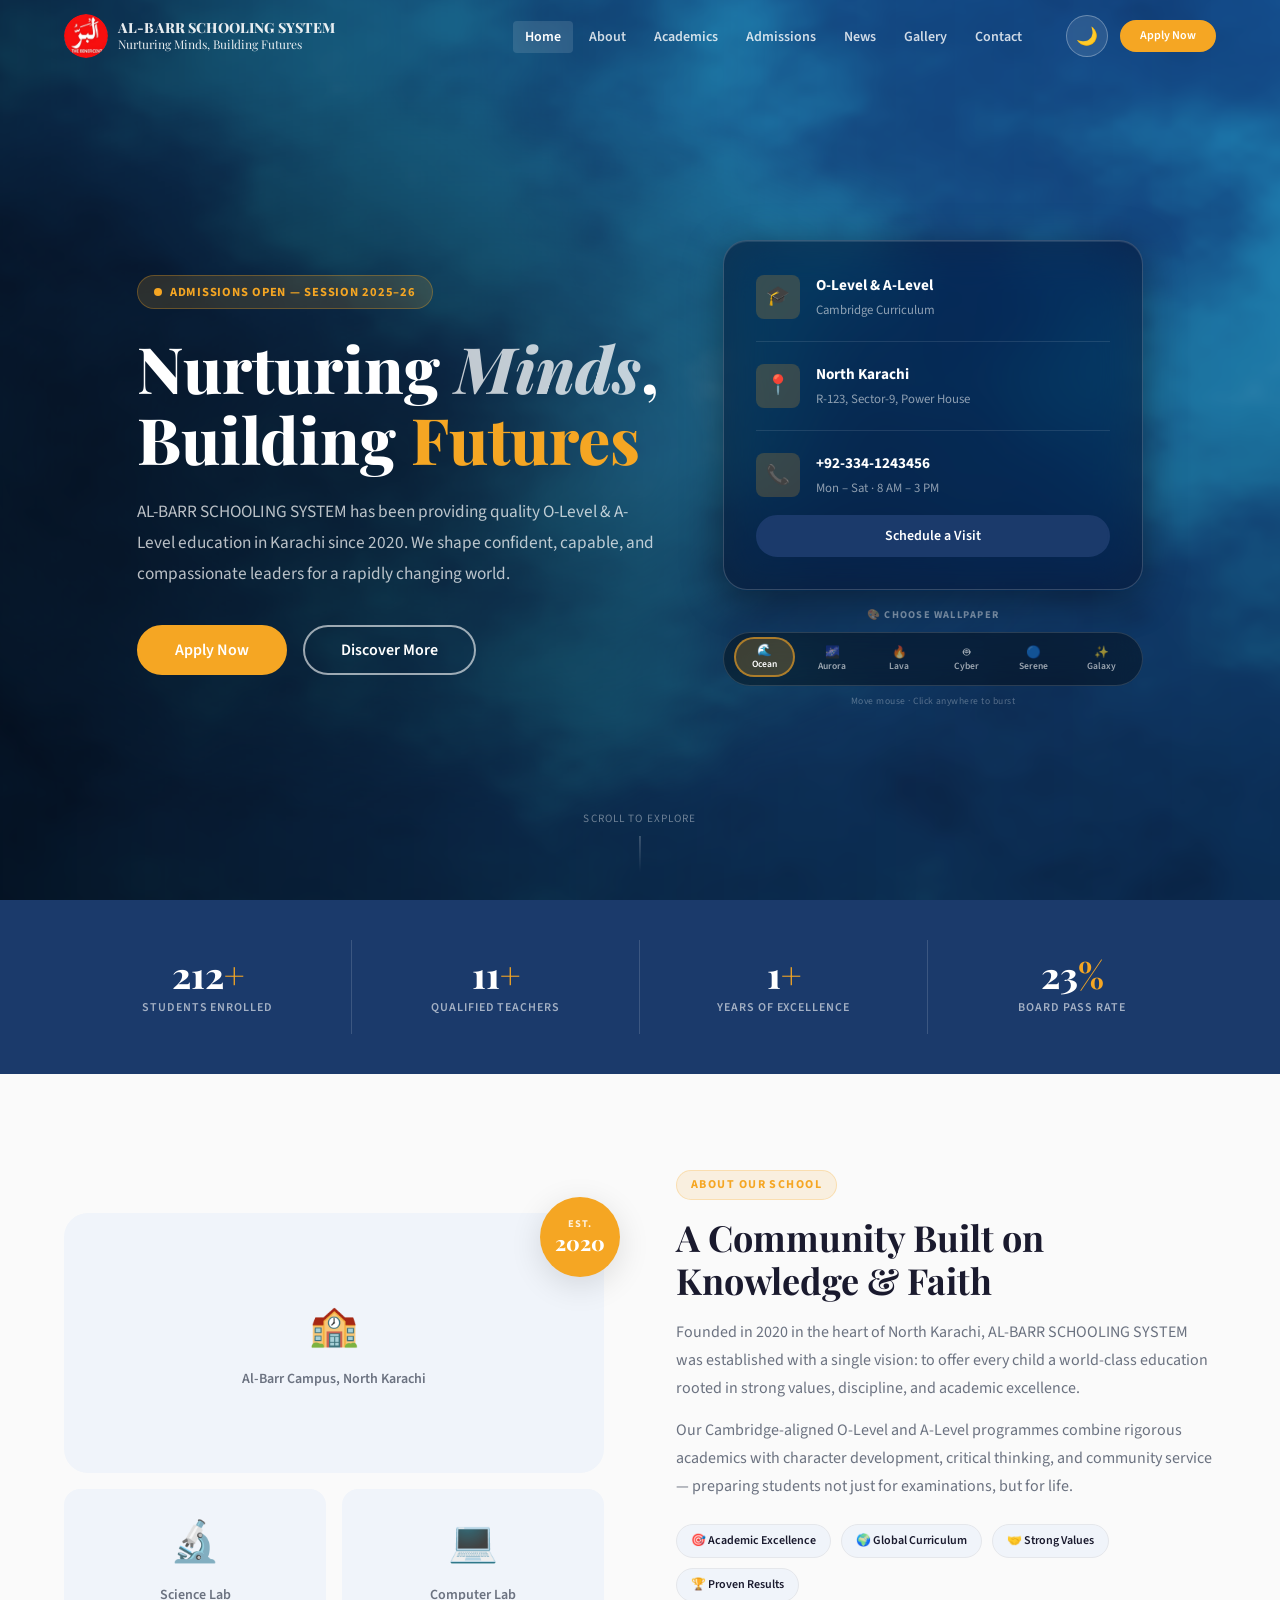
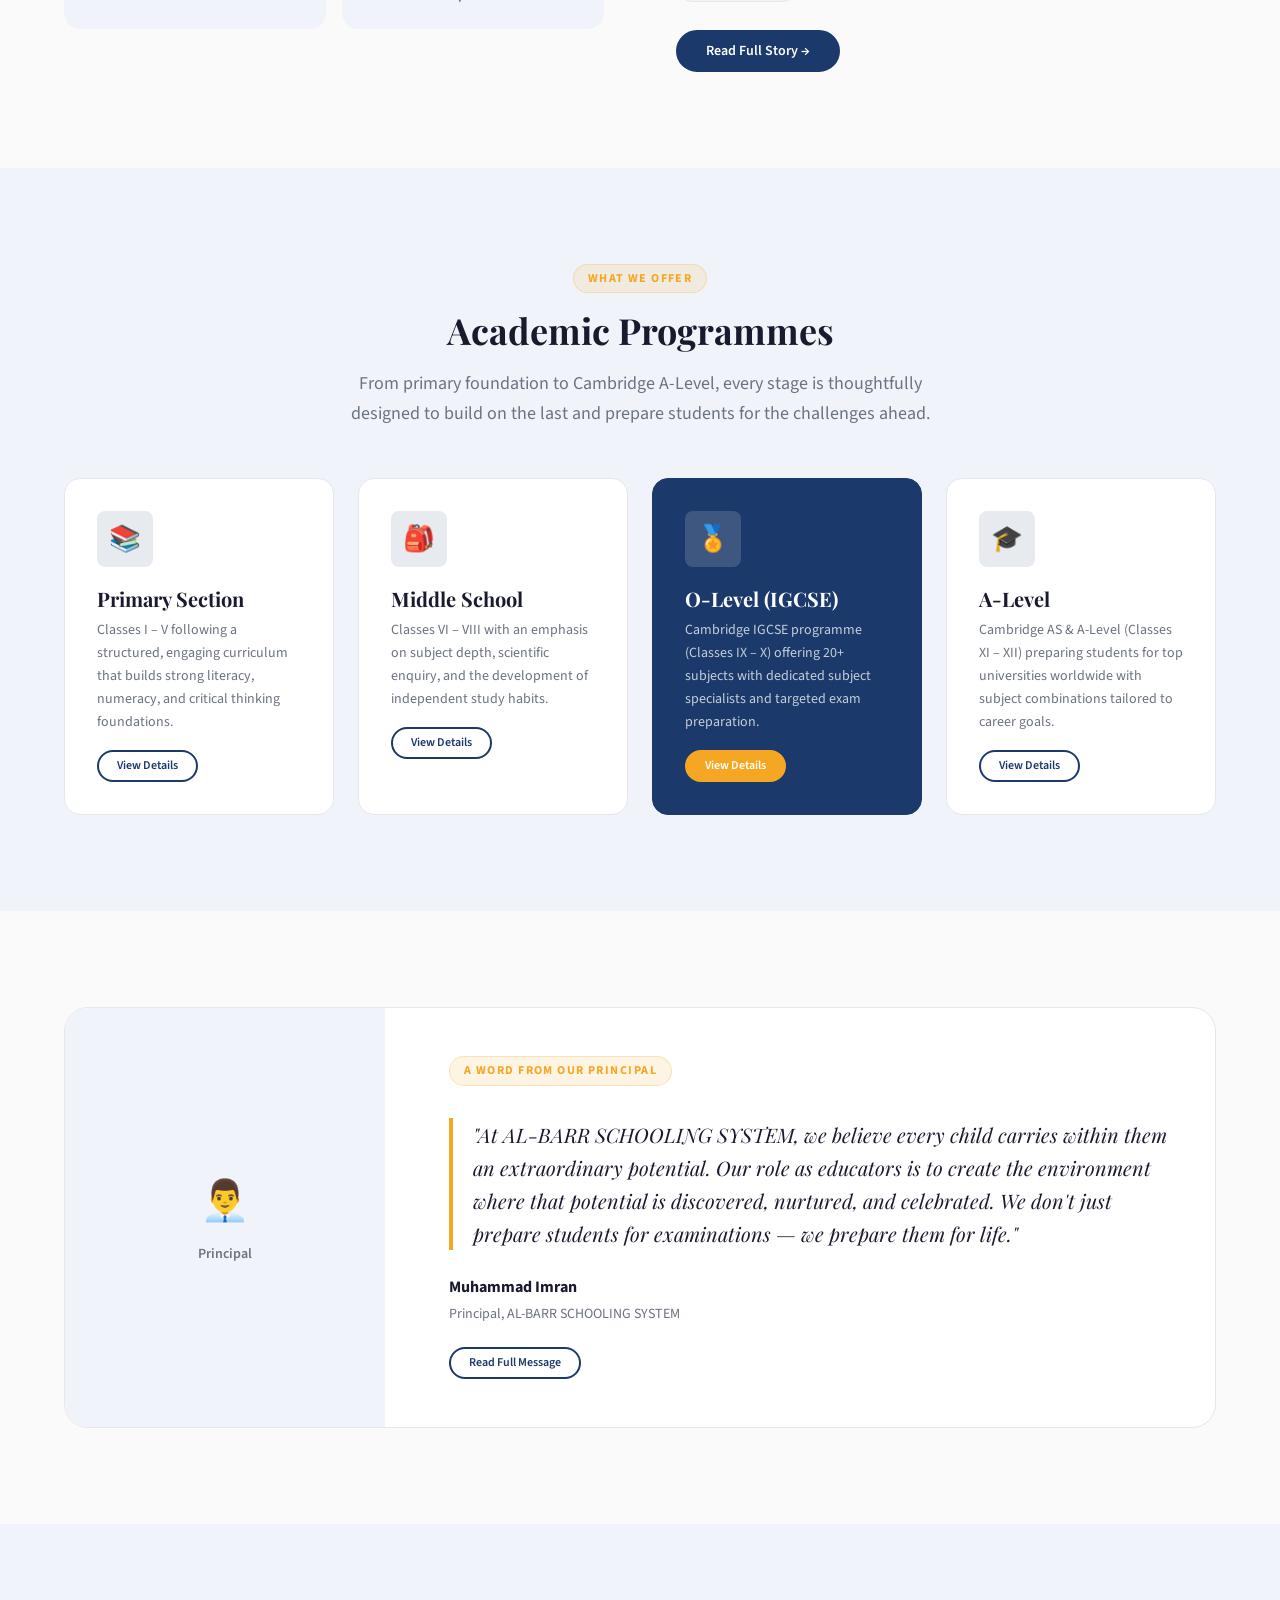
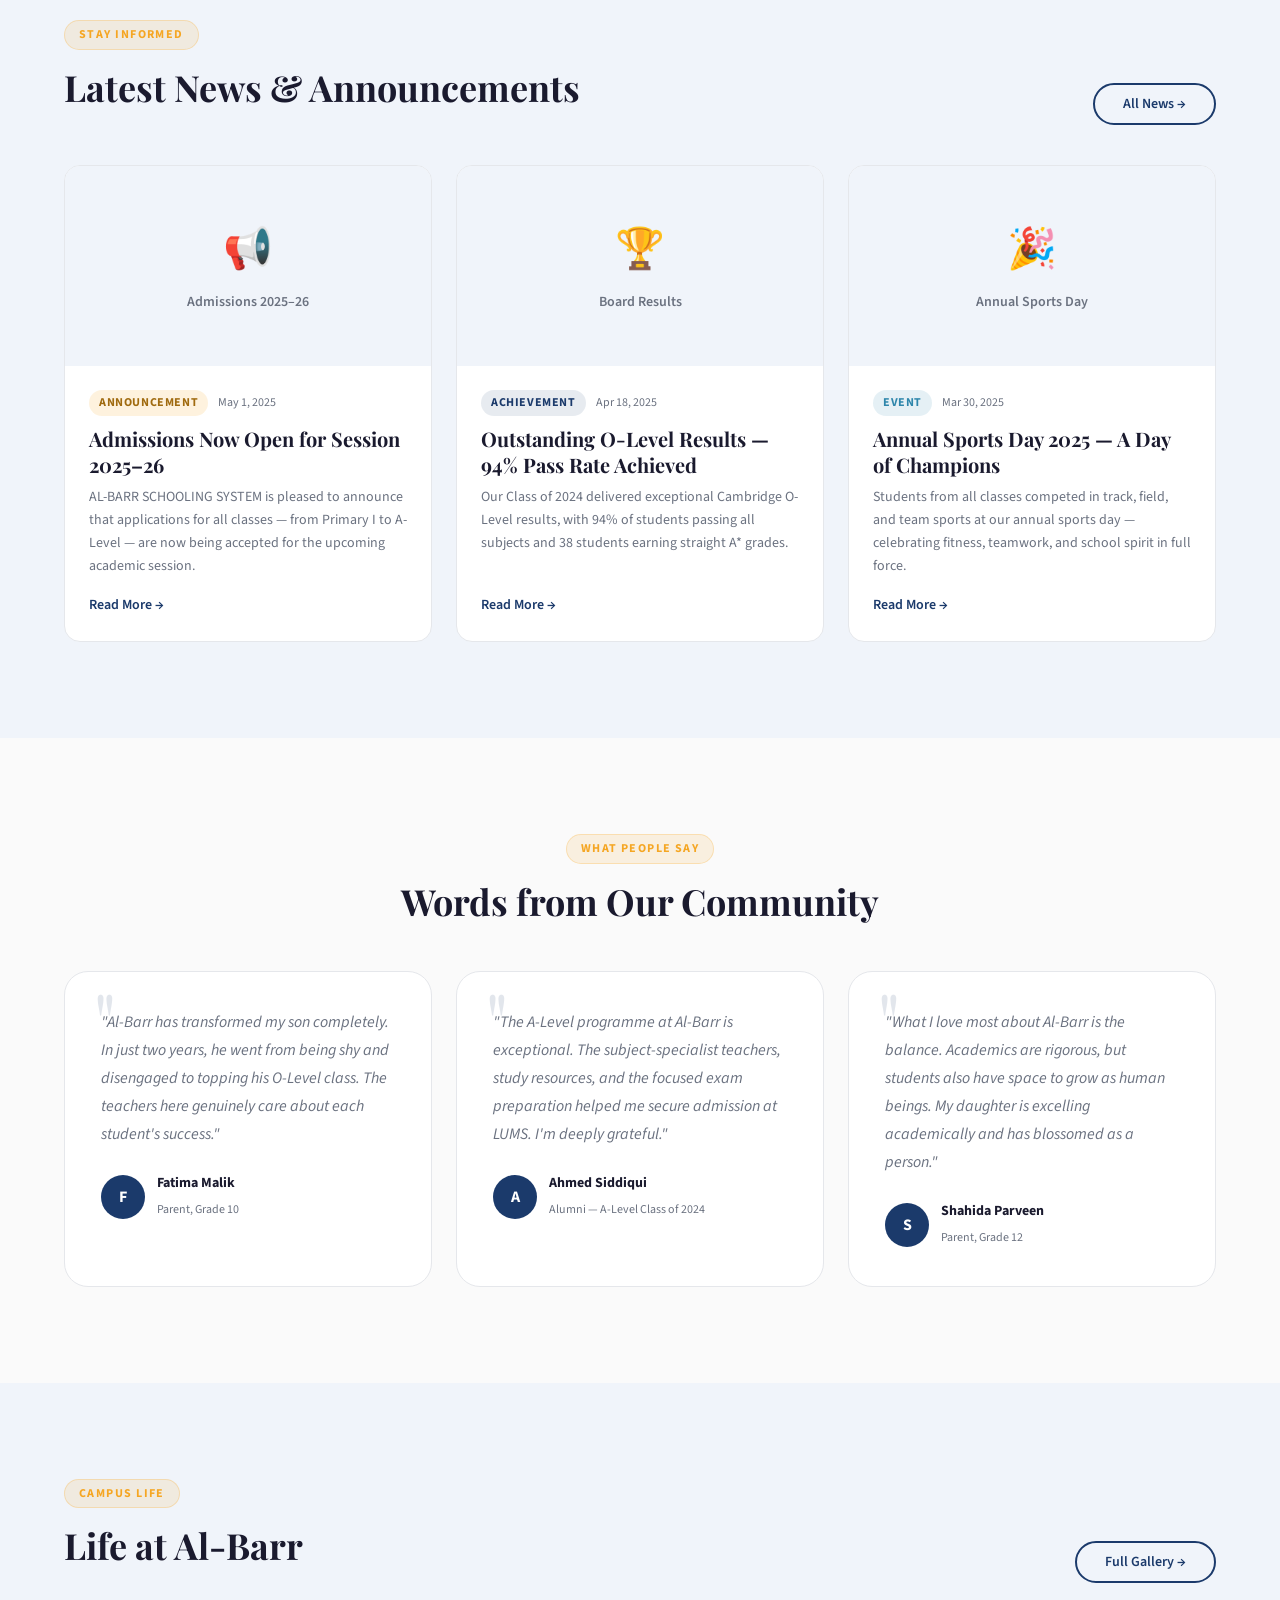
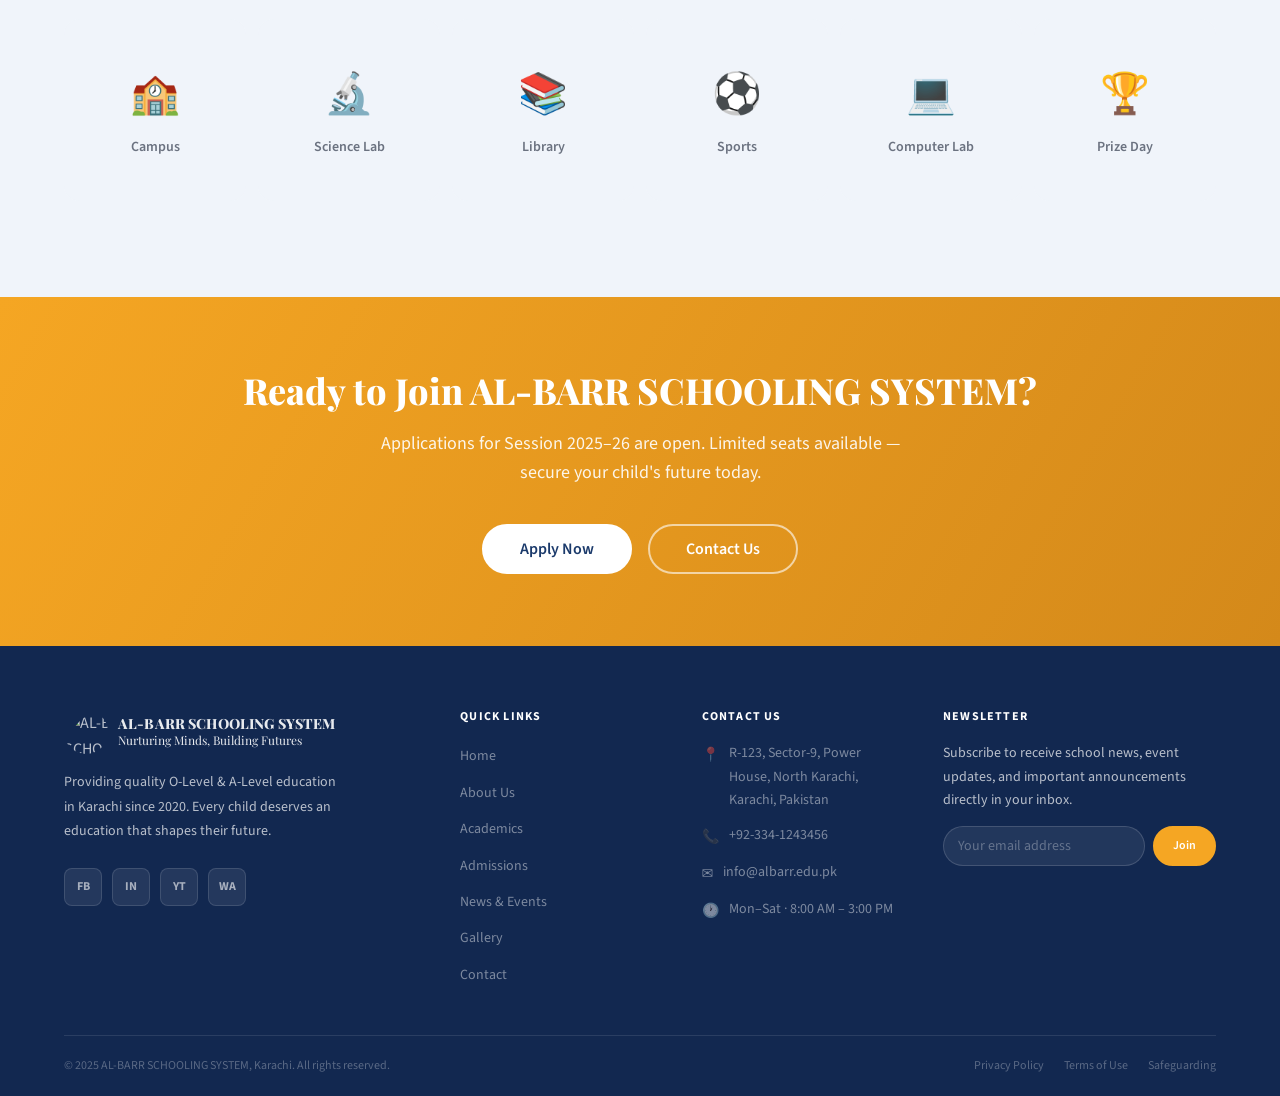
==== commit 6303870b: "Add per-shader school photo overlays to hero section Six school-themed Unsplash photos blend over th" ====
--- a/index.html
+++ b/index.html
@@ -68,6 +68,22 @@
 
     <!-- WebGL canvas fills the entire hero -->
     <canvas id="shaderCanvas" aria-hidden="true"></canvas>
+
+    <!-- School photo overlays — one per shader, switched by JS -->
+    <div class="hero-photos" aria-hidden="true">
+      <!-- 0: Ocean — children in classroom, bright learning atmosphere -->
+      <div class="hero-photo active" data-photo="0" style="background-image:url('https://images.unsplash.com/photo-1503676260728-1c00da094a0b?w=1600&q=80&auto=format&fit=crop')"></div>
+      <!-- 1: Aurora — students outdoors, evening light -->
+      <div class="hero-photo" data-photo="1" style="background-image:url('https://images.unsplash.com/photo-1580582932707-520aed937b7b?w=1600&q=80&auto=format&fit=crop')"></div>
+      <!-- 2: Lava — energetic sports/activity on school ground -->
+      <div class="hero-photo" data-photo="2" style="background-image:url('https://images.unsplash.com/photo-1546410531-bb4caa6b424d?w=1600&q=80&auto=format&fit=crop')"></div>
+      <!-- 3: Cyber — students at computers / science lab -->
+      <div class="hero-photo" data-photo="3" style="background-image:url('https://images.unsplash.com/photo-1488590528505-98d2b5aba04b?w=1600&q=80&auto=format&fit=crop')"></div>
+      <!-- 4: Serene Blue — calm library / reading scene -->
+      <div class="hero-photo" data-photo="4" style="background-image:url('https://images.unsplash.com/photo-1497633762265-9d179a990aa6?w=1600&q=80&auto=format&fit=crop')"></div>
+      <!-- 5: Galaxy — graduation / achievement celebration -->
+      <div class="hero-photo" data-photo="5" style="background-image:url('https://images.unsplash.com/photo-1523580494863-6f3031224c94?w=1600&q=80&auto=format&fit=crop')"></div>
+    </div>
 
     <!-- Hero content on top of shader -->
     <div class="container hero-container">
--- a/css/pages/home.css
+++ b/css/pages/home.css
@@ -12,15 +12,41 @@
   z-index: 0;
 }
 
+/* ══════════════════════════════════════
+   HERO PHOTO OVERLAY LAYER
+   Sits between shader (z:0) and text (z:2)
+══════════════════════════════════════ */
+.hero-photos {
+  position: absolute;
+  inset: 0;
+  z-index: 1;
+  pointer-events: none;
+}
+
+.hero-photo {
+  position: absolute;
+  inset: 0;
+  background-size: cover;
+  background-position: center;
+  opacity: 0;
+  transition: opacity 1s ease;
+  /* Blend the photo with the shader beneath */
+  mix-blend-mode: luminosity;
+}
+
+.hero-photo.active {
+  opacity: 0.28;
+}
+
 /* Subtle dark gradient so text stays readable over any shader */
 .hero-section::after {
   content: '';
   position: absolute;
   inset: 0;
-  z-index: 1;
+  z-index: 2;
   background:
-    radial-gradient(ellipse 80% 60% at 30% 50%, rgba(0,0,0,.35) 0%, transparent 70%),
-    linear-gradient(to right, rgba(0,0,0,.5) 0%, rgba(0,0,0,.05) 60%, transparent 100%);
+    radial-gradient(ellipse 80% 60% at 30% 50%, rgba(0,0,0,.40) 0%, transparent 70%),
+    linear-gradient(to right, rgba(0,0,0,.55) 0%, rgba(0,0,0,.10) 60%, transparent 100%);
   pointer-events: none;
 }
 
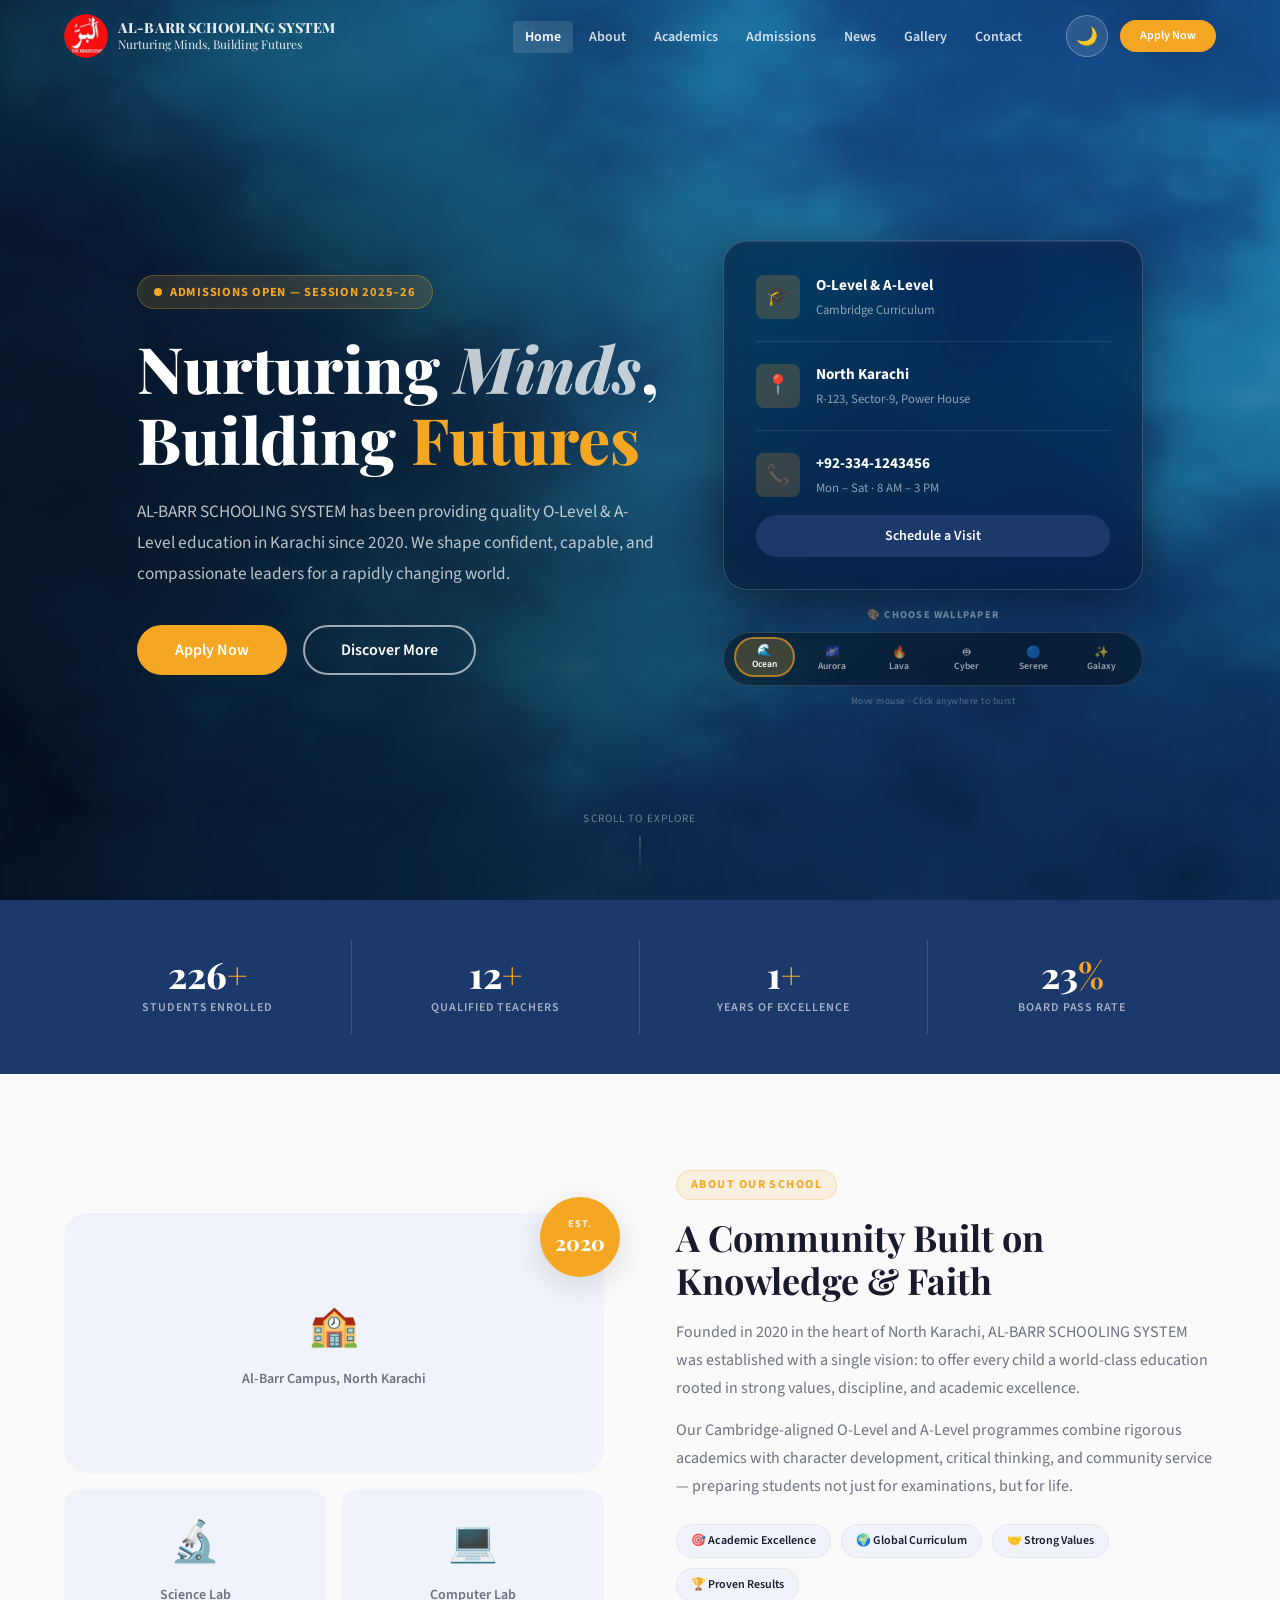
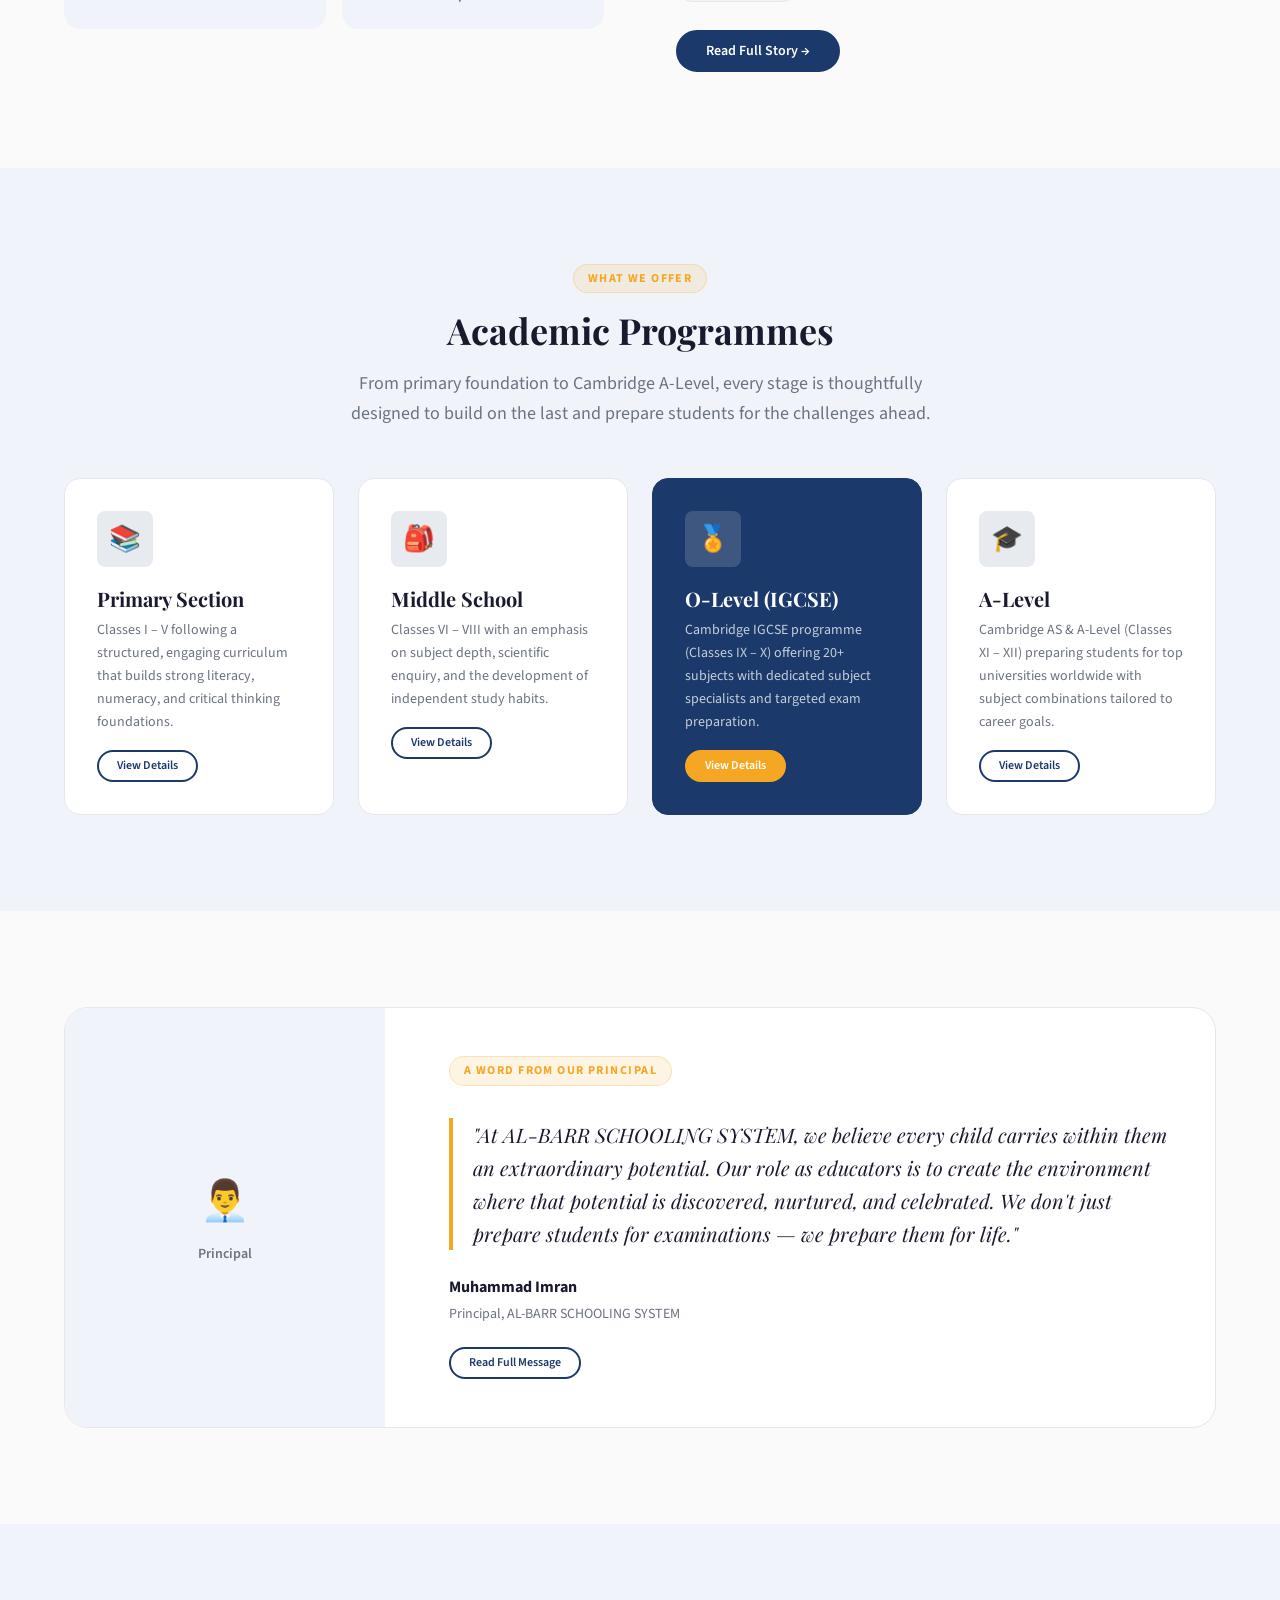
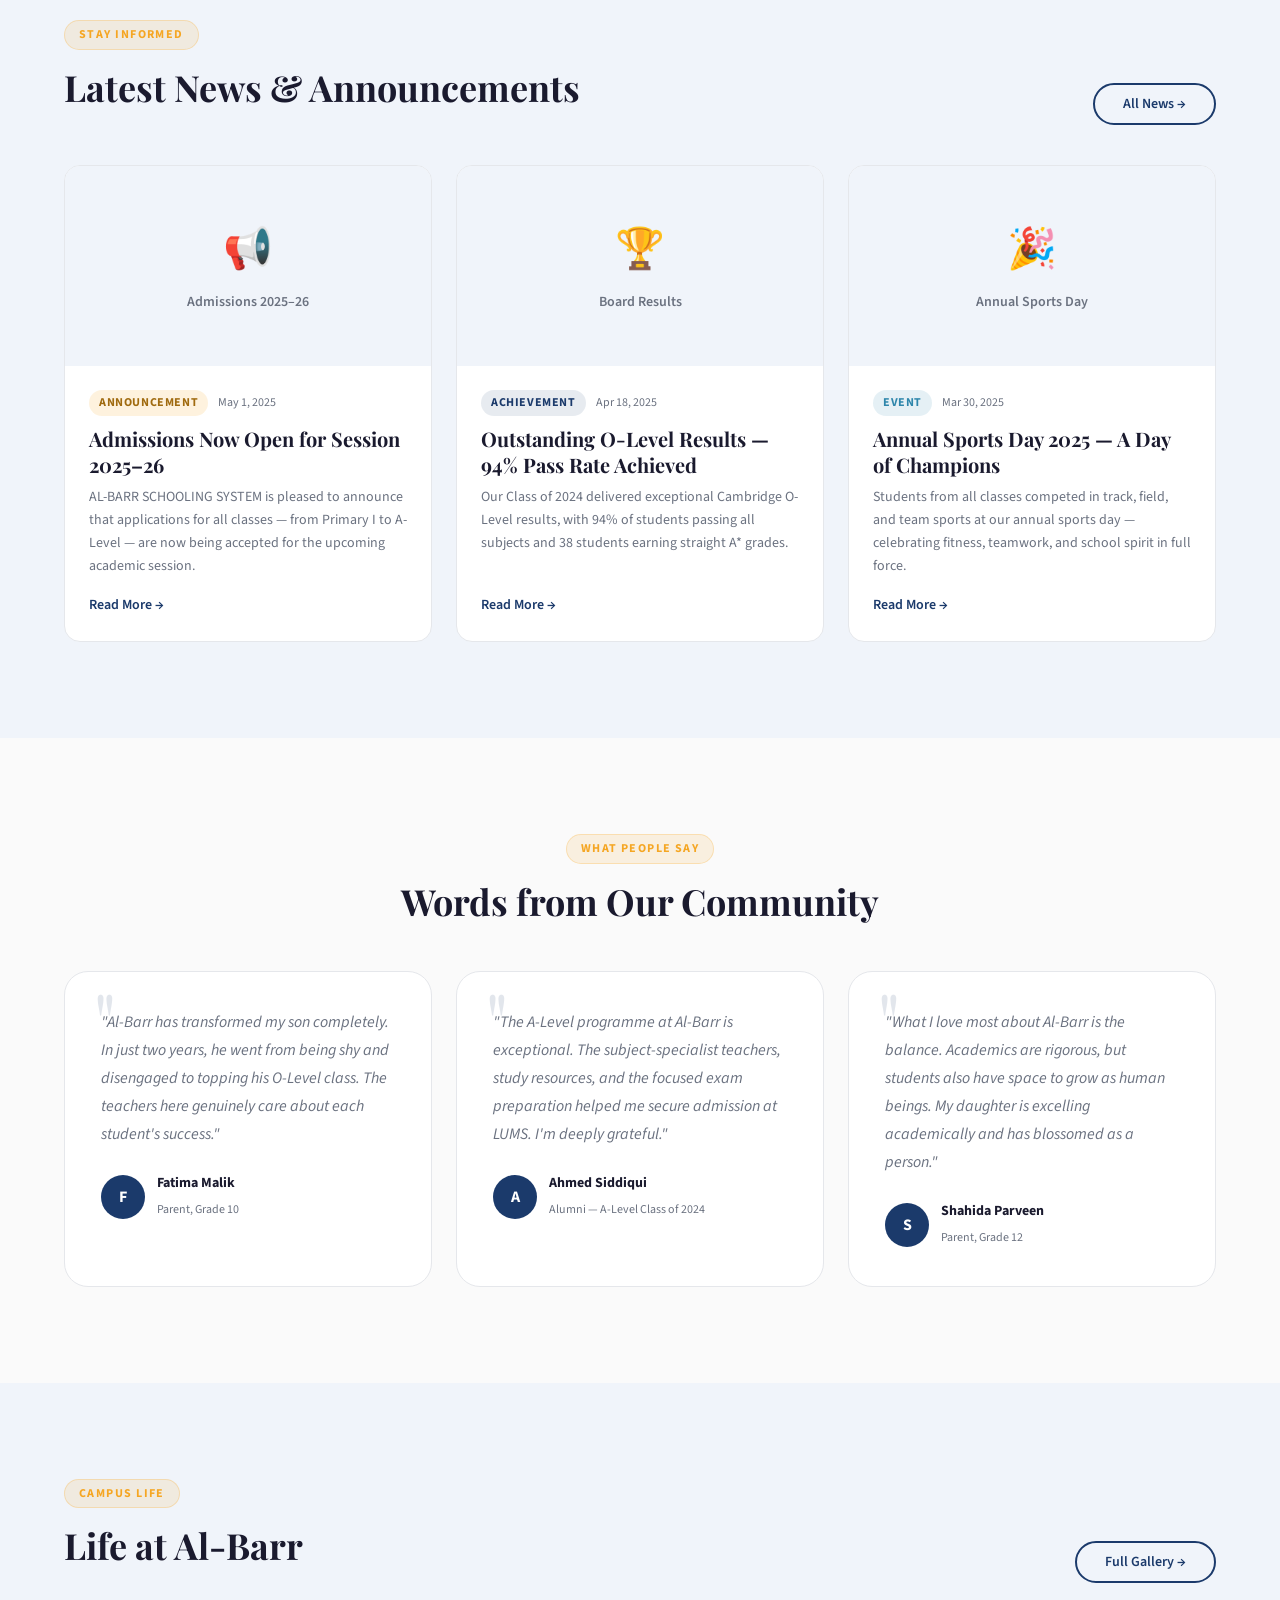
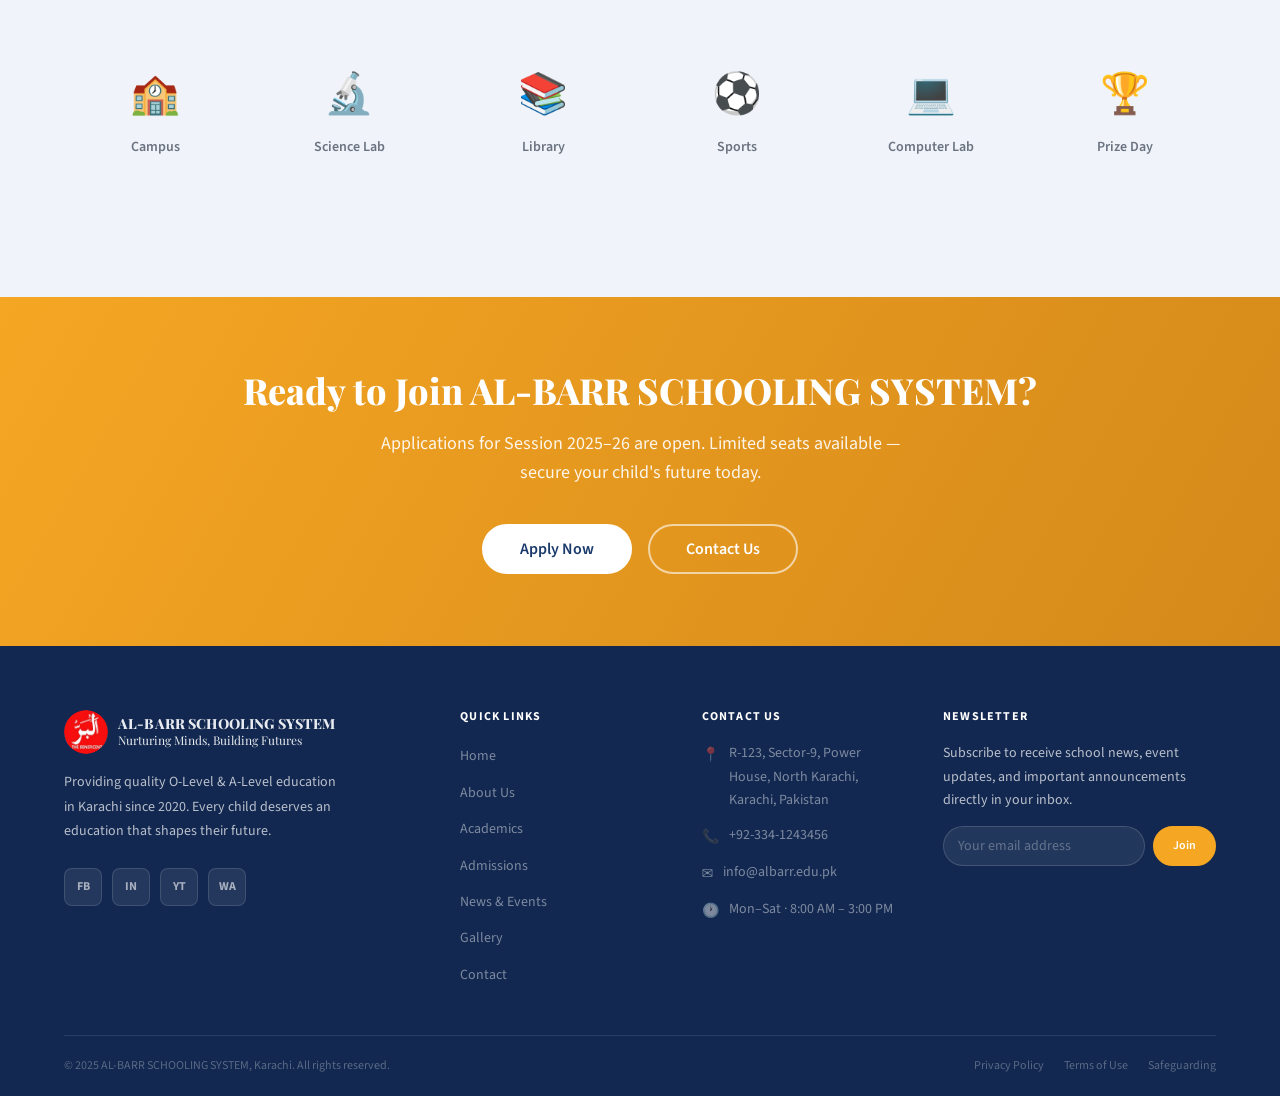
==== commit acf3f1b5: "logo updates on different files" ====
--- a/index.html
+++ b/index.html
@@ -72,17 +72,29 @@
     <!-- School photo overlays — one per shader, switched by JS -->
     <div class="hero-photos" aria-hidden="true">
       <!-- 0: Ocean — children in classroom, bright learning atmosphere -->
-      <div class="hero-photo active" data-photo="0" style="background-image:url('https://images.unsplash.com/photo-1503676260728-1c00da094a0b?w=1600&q=80&auto=format&fit=crop')"></div>
+      <div class="hero-photo active" data-photo="0"
+        style="background-image:url('https://images.unsplash.com/photo-1503676260728-1c00da094a0b?w=1600&q=80&auto=format&fit=crop')">
+      </div>
       <!-- 1: Aurora — students outdoors, evening light -->
-      <div class="hero-photo" data-photo="1" style="background-image:url('https://images.unsplash.com/photo-1580582932707-520aed937b7b?w=1600&q=80&auto=format&fit=crop')"></div>
+      <div class="hero-photo" data-photo="1"
+        style="background-image:url('https://images.unsplash.com/photo-1580582932707-520aed937b7b?w=1600&q=80&auto=format&fit=crop')">
+      </div>
       <!-- 2: Lava — energetic sports/activity on school ground -->
-      <div class="hero-photo" data-photo="2" style="background-image:url('https://images.unsplash.com/photo-1546410531-bb4caa6b424d?w=1600&q=80&auto=format&fit=crop')"></div>
+      <div class="hero-photo" data-photo="2"
+        style="background-image:url('https://images.unsplash.com/photo-1546410531-bb4caa6b424d?w=1600&q=80&auto=format&fit=crop')">
+      </div>
       <!-- 3: Cyber — students at computers / science lab -->
-      <div class="hero-photo" data-photo="3" style="background-image:url('https://images.unsplash.com/photo-1488590528505-98d2b5aba04b?w=1600&q=80&auto=format&fit=crop')"></div>
+      <div class="hero-photo" data-photo="3"
+        style="background-image:url('https://images.unsplash.com/photo-1488590528505-98d2b5aba04b?w=1600&q=80&auto=format&fit=crop')">
+      </div>
       <!-- 4: Serene Blue — calm library / reading scene -->
-      <div class="hero-photo" data-photo="4" style="background-image:url('https://images.unsplash.com/photo-1497633762265-9d179a990aa6?w=1600&q=80&auto=format&fit=crop')"></div>
+      <div class="hero-photo" data-photo="4"
+        style="background-image:url('https://images.unsplash.com/photo-1497633762265-9d179a990aa6?w=1600&q=80&auto=format&fit=crop')">
+      </div>
       <!-- 5: Galaxy — graduation / achievement celebration -->
-      <div class="hero-photo" data-photo="5" style="background-image:url('https://images.unsplash.com/photo-1523580494863-6f3031224c94?w=1600&q=80&auto=format&fit=crop')"></div>
+      <div class="hero-photo" data-photo="5"
+        style="background-image:url('https://images.unsplash.com/photo-1523580494863-6f3031224c94?w=1600&q=80&auto=format&fit=crop')">
+      </div>
     </div>
 
     <!-- Hero content on top of shader -->
@@ -500,7 +512,7 @@
       <div class="footer-grid">
         <div class="footer-brand">
           <a href="index.html" class="nav-logo">
-            <div class="nav-logo-icon"><img src="assets/logo.png" alt="AL-BARR SCHOOLING SYSTEM Logo"></div>
+            <div class="nav-logo-icon"><img src="/assets/images/logo.jpg" alt="AL-BARR SCHOOLING SYSTEM Logo"></div>
             <div class="nav-logo-text">
               <strong>AL-BARR SCHOOLING SYSTEM</strong>
               <span>Nurturing Minds, Building Futures</span>
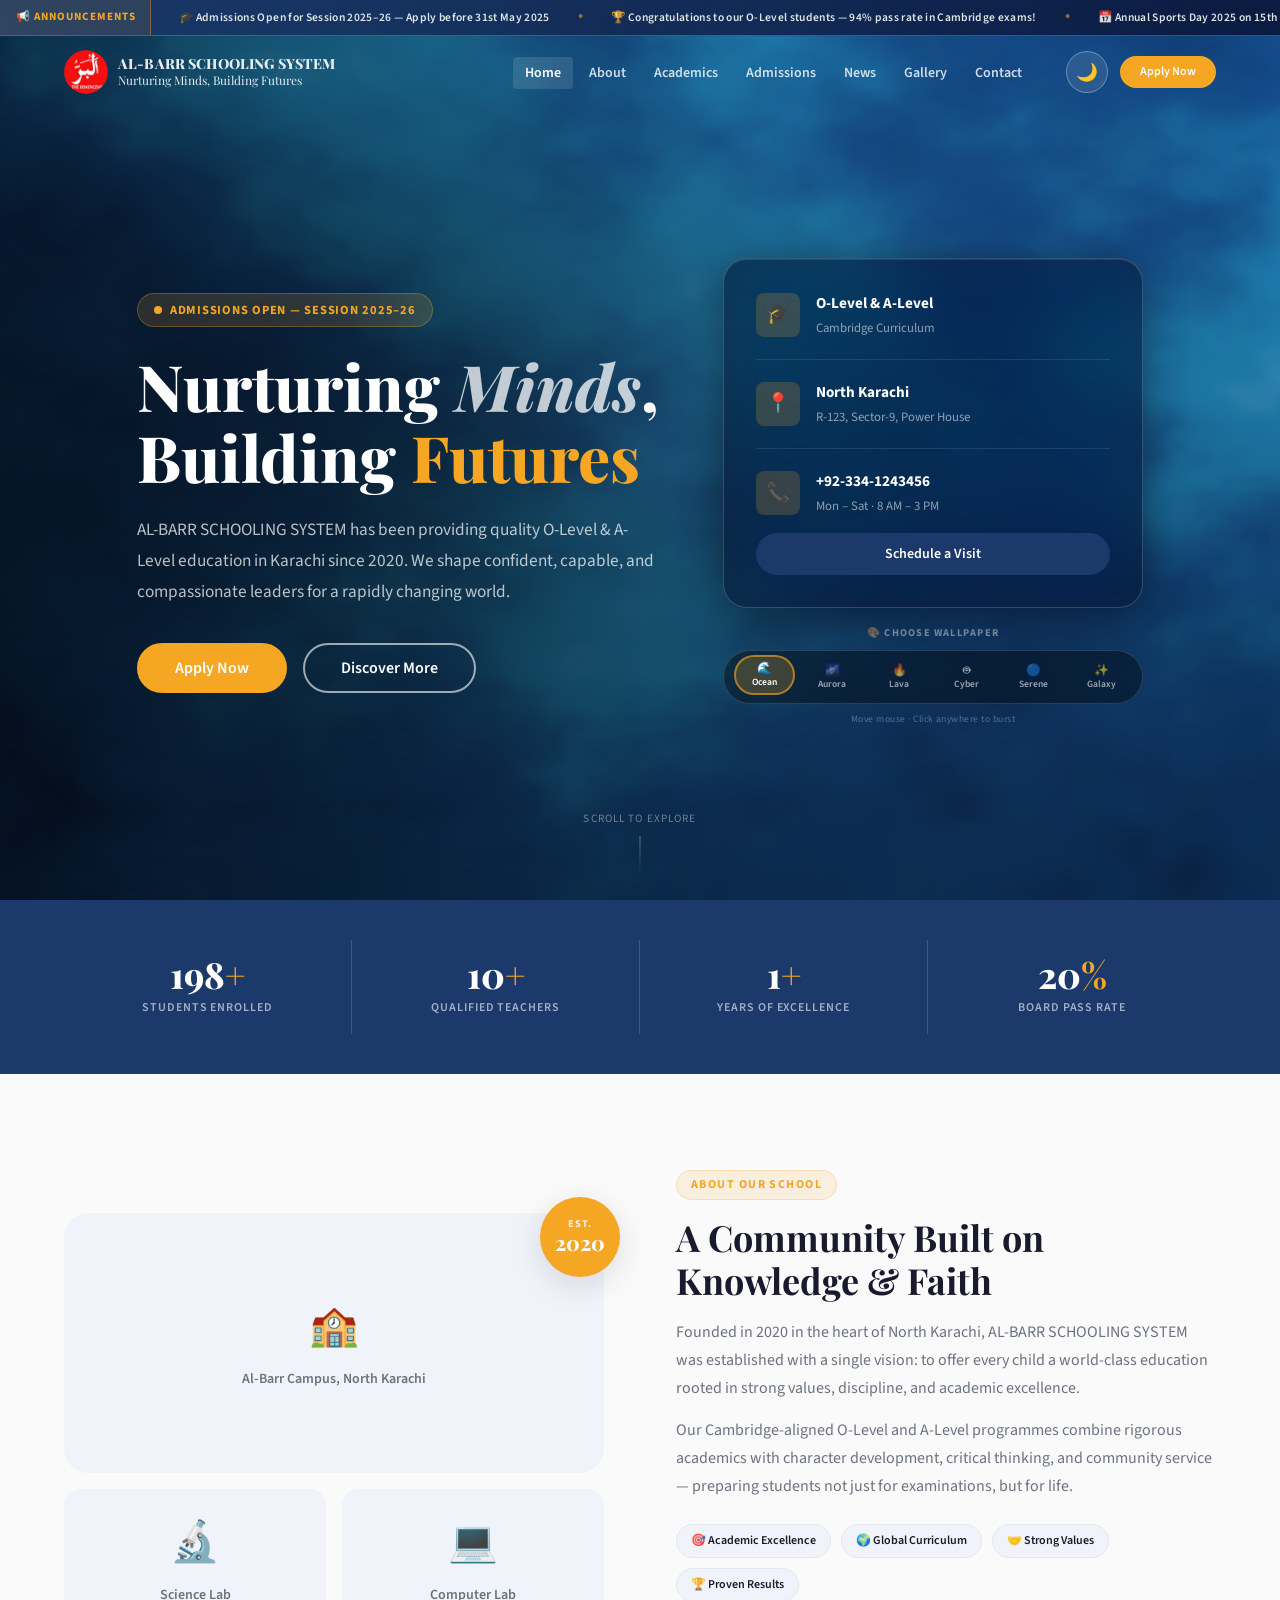
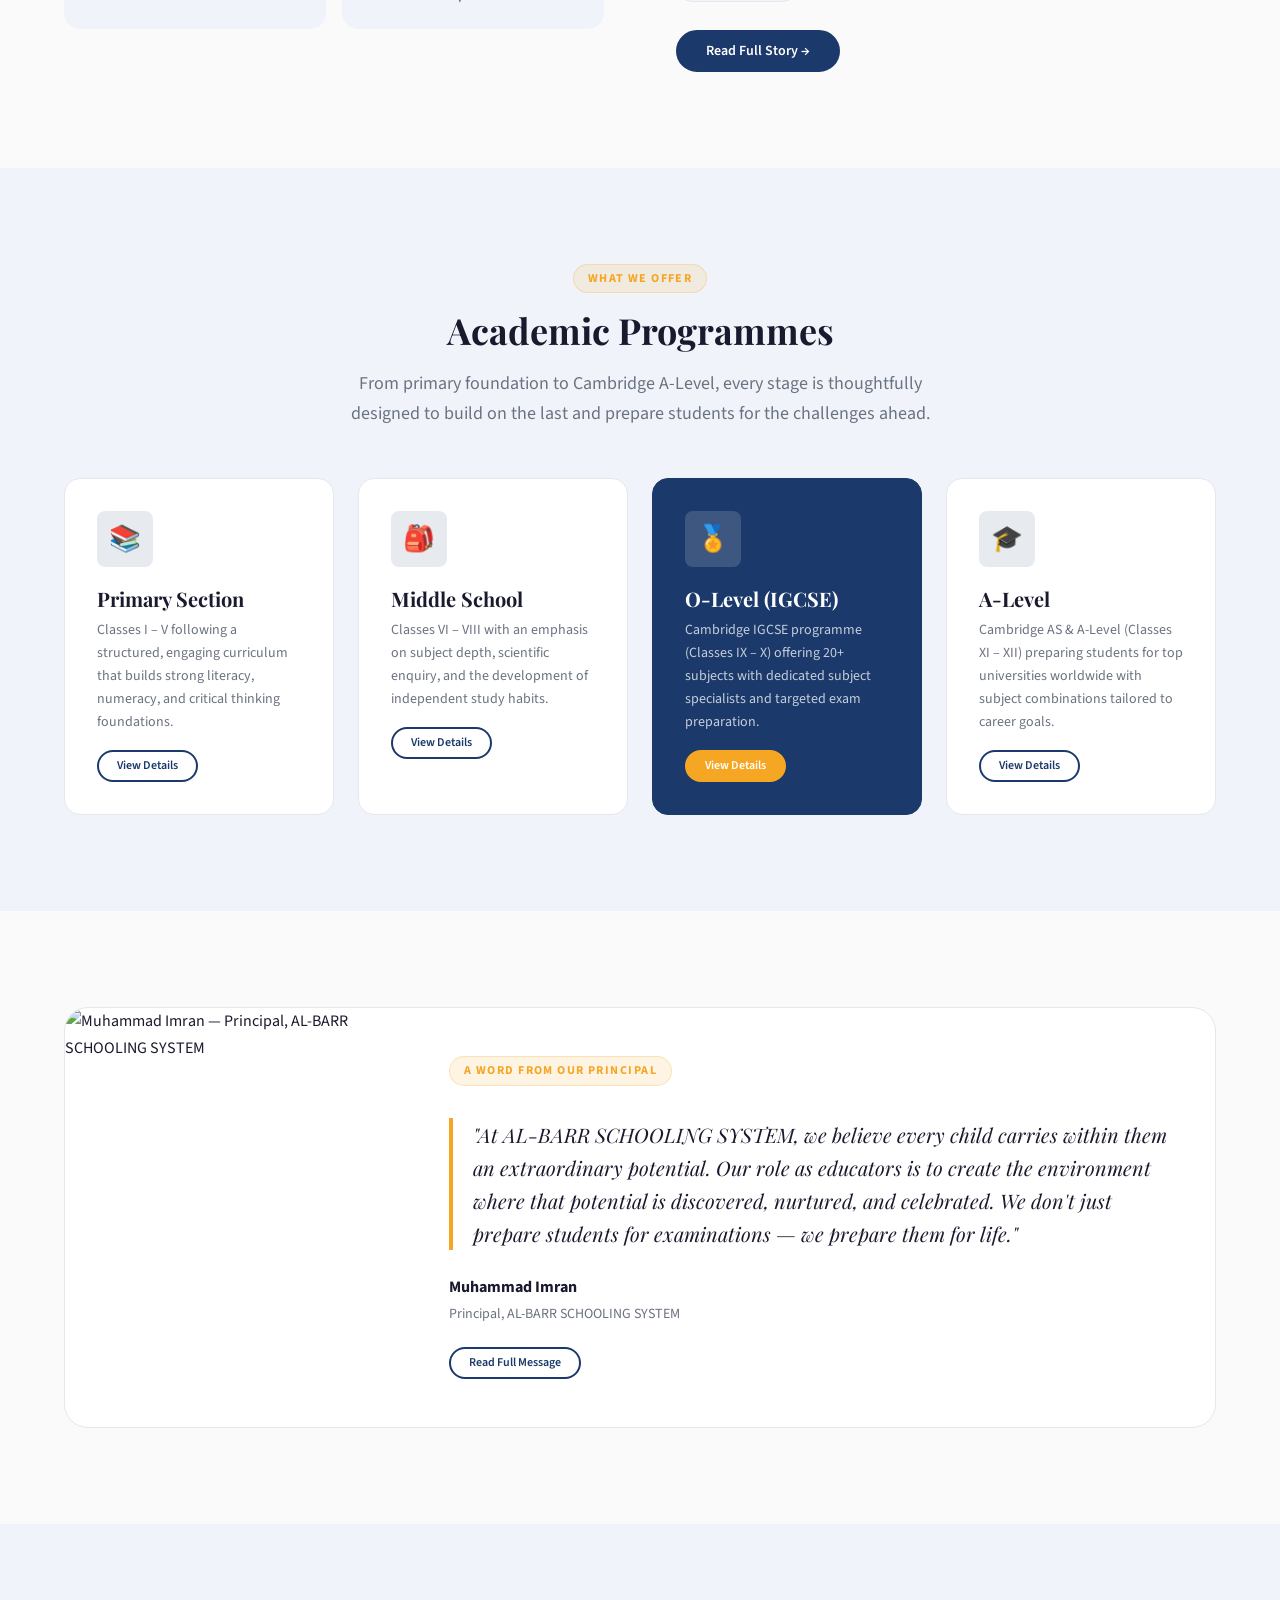
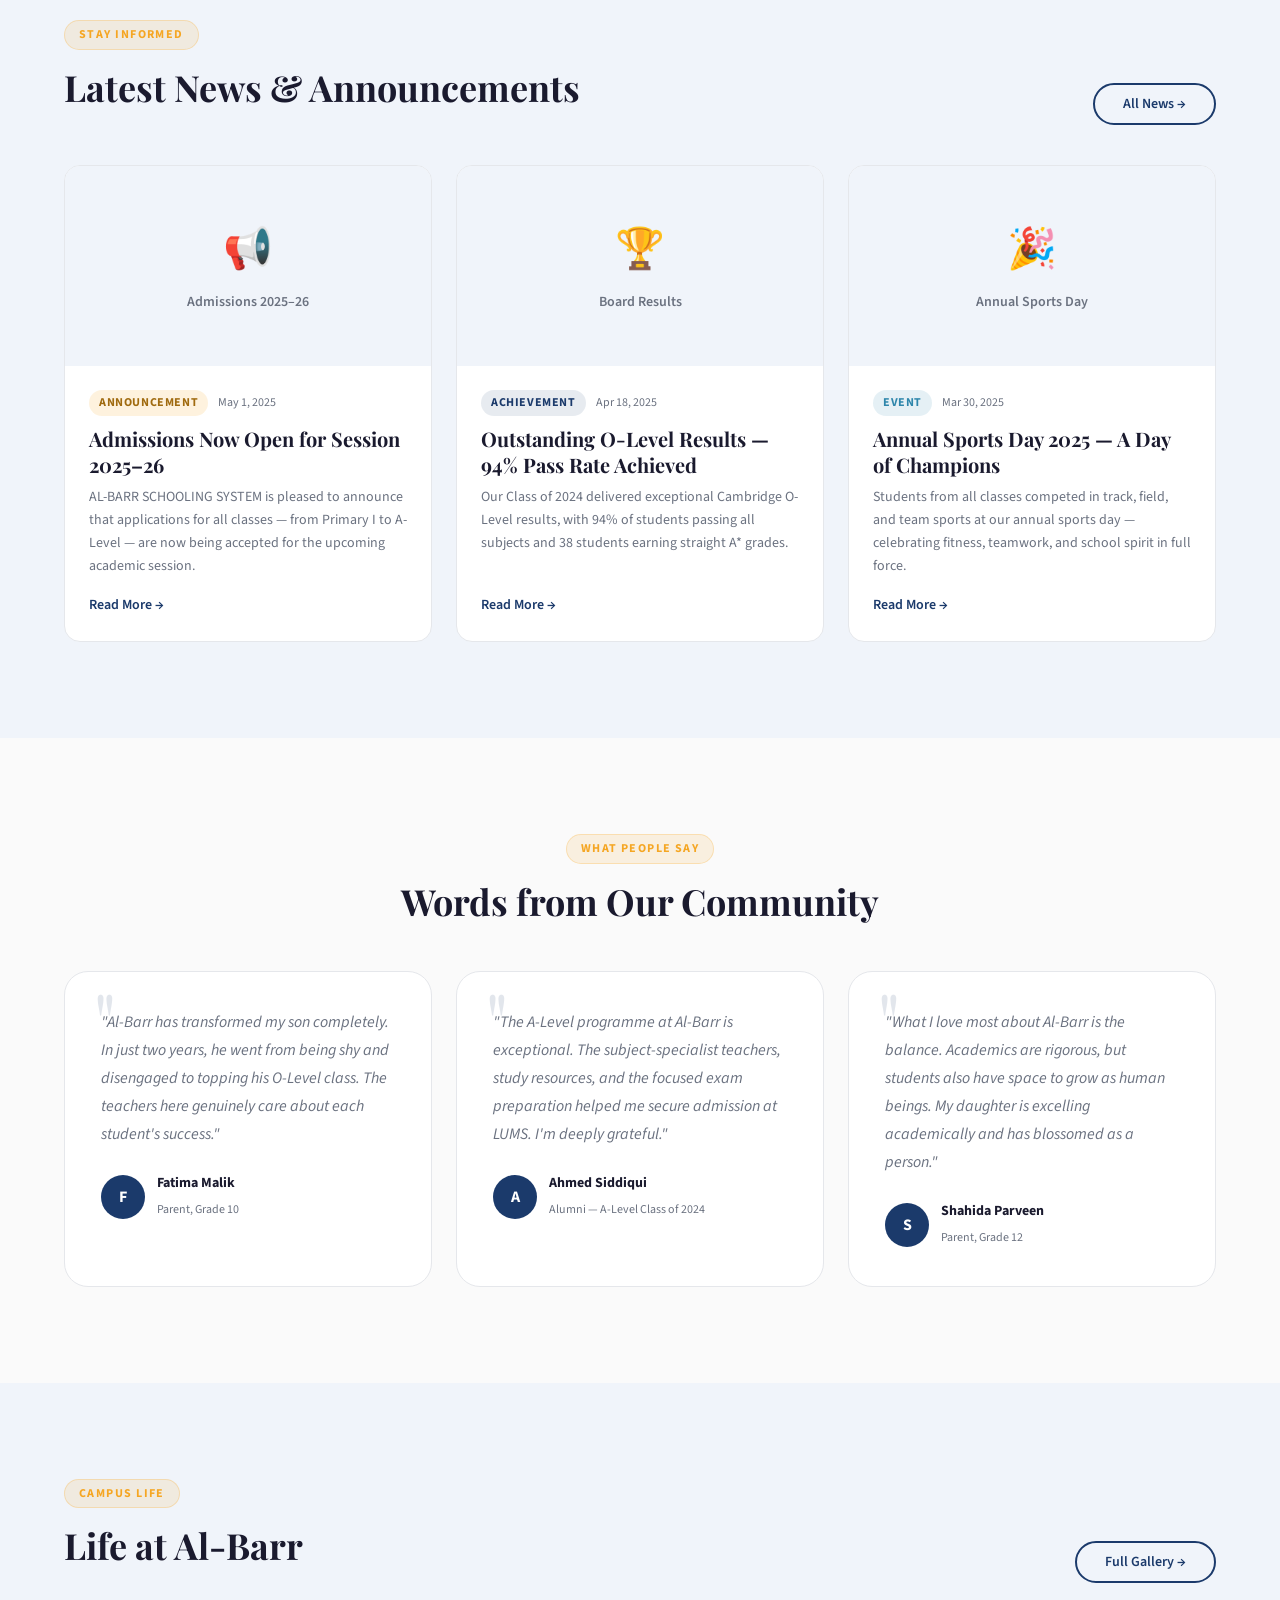
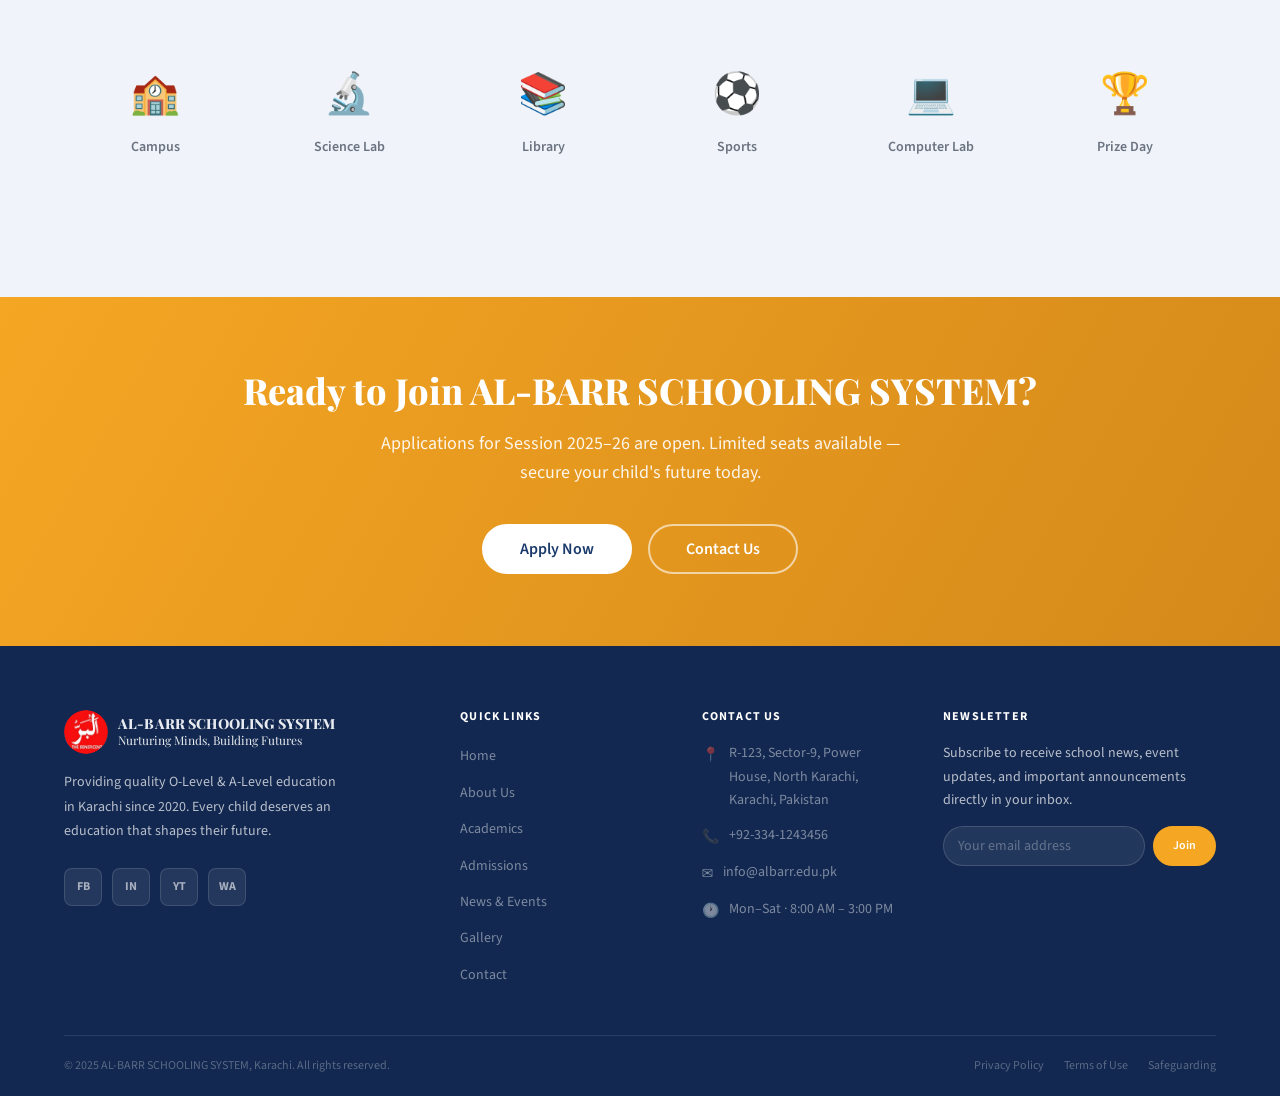
==== commit 032c8f46: "Add scrolling announcement ticker + principal photo - Fixed announcement ticker below the top of the" ====
--- a/index.html
+++ b/index.html
@@ -18,6 +18,40 @@
 </head>
 
 <body>
+
+  <!-- ── ANNOUNCEMENT TICKER ── -->
+  <div class="announcement-ticker" id="announcementTicker">
+    <div class="ticker-label">📢 Announcements</div>
+    <div class="ticker-track-wrap">
+      <div class="ticker-track">
+        <span class="ticker-item">🎓 Admissions Open for Session 2025–26 — Apply before 31st May 2025</span>
+        <span class="ticker-sep">◆</span>
+        <span class="ticker-item">🏆 Congratulations to our O-Level students — 94% pass rate in Cambridge exams!</span>
+        <span class="ticker-sep">◆</span>
+        <span class="ticker-item">📅 Annual Sports Day 2025 on 15th June — All parents are cordially invited</span>
+        <span class="ticker-sep">◆</span>
+        <span class="ticker-item">📚 Summer Tuition Programme registrations now open for O-Level &amp; A-Level students</span>
+        <span class="ticker-sep">◆</span>
+        <span class="ticker-item">🌟 Prize-Giving Ceremony 2025 scheduled for 28th June — Dress code: Formal</span>
+        <span class="ticker-sep">◆</span>
+        <span class="ticker-item">📝 Mid-Term Examinations begin 2nd June 2025 — Time-tables available at the front office</span>
+        <span class="ticker-sep">◆</span>
+        <!-- duplicate set keeps the scroll seamless -->
+        <span class="ticker-item">🎓 Admissions Open for Session 2025–26 — Apply before 31st May 2025</span>
+        <span class="ticker-sep">◆</span>
+        <span class="ticker-item">🏆 Congratulations to our O-Level students — 94% pass rate in Cambridge exams!</span>
+        <span class="ticker-sep">◆</span>
+        <span class="ticker-item">📅 Annual Sports Day 2025 on 15th June — All parents are cordially invited</span>
+        <span class="ticker-sep">◆</span>
+        <span class="ticker-item">📚 Summer Tuition Programme registrations now open for O-Level &amp; A-Level students</span>
+        <span class="ticker-sep">◆</span>
+        <span class="ticker-item">🌟 Prize-Giving Ceremony 2025 scheduled for 28th June — Dress code: Formal</span>
+        <span class="ticker-sep">◆</span>
+        <span class="ticker-item">📝 Mid-Term Examinations begin 2nd June 2025 — Time-tables available at the front office</span>
+        <span class="ticker-sep">◆</span>
+      </div>
+    </div>
+  </div>
 
   <!-- ── NAVBAR ── -->
   <nav class="navbar transparent" id="navbar">
@@ -297,10 +331,12 @@
     <div class="container">
       <div class="principal-card fade-up">
         <div class="principal-photo">
-          <div class="ph" style="height:100%;">
-            <div class="ph-icon">👨‍💼</div>
-            <span>Principal</span>
-          </div>
+          <img
+            src="https://images.unsplash.com/photo-1560250097-0b93528c311a?w=640&q=80&auto=format&fit=crop"
+            alt="Muhammad Imran — Principal, AL-BARR SCHOOLING SYSTEM"
+            loading="lazy"
+            style="width:100%;height:100%;object-fit:cover;object-position:center top;display:block;"
+          />
         </div>
         <div class="principal-content">
           <div class="label">A Word from Our Principal</div>
@@ -592,6 +628,10 @@
   <script src="js/main.js"></script>
   <script src="js/gallery.js"></script>
   <script src="js/shaders.js"></script>
+  <script>
+    // Mark body so home.css can offset navbar below the announcement ticker
+    document.body.classList.add('has-ticker');
+  </script>
 </body>
 
 </html>
--- a/css/pages/home.css
+++ b/css/pages/home.css
@@ -1,4 +1,102 @@
 /* ── HOME PAGE STYLES ── */
+
+/* ══════════════════════════════════════
+   ANNOUNCEMENT TICKER
+   Sits above the navbar (rendered before it in HTML)
+══════════════════════════════════════ */
+.announcement-ticker {
+  position: fixed;
+  top: 0;
+  left: 0;
+  right: 0;
+  z-index: 1100; /* above navbar (z:1000) */
+  height: 36px;
+  display: flex;
+  align-items: center;
+  background: linear-gradient(90deg, rgba(27,58,107,.92) 0%, rgba(10,24,60,.92) 100%);
+  backdrop-filter: blur(10px);
+  -webkit-backdrop-filter: blur(10px);
+  border-bottom: 1px solid rgba(245,166,35,.35);
+  overflow: hidden;
+  font-size: .72rem;
+  font-weight: 600;
+  letter-spacing: .03em;
+  transition: background .4s ease, border-color .4s ease;
+}
+
+/* Adapt label + track colours per wallpaper accent */
+[data-shader="1"] .announcement-ticker,
+[data-shader="4"] .announcement-ticker {
+  background: linear-gradient(90deg, rgba(10,30,70,.92) 0%, rgba(5,18,55,.92) 100%);
+}
+[data-shader="2"] .announcement-ticker {
+  background: linear-gradient(90deg, rgba(100,15,10,.92) 0%, rgba(60,8,5,.92) 100%);
+  border-bottom-color: rgba(255,120,60,.4);
+}
+[data-shader="3"] .announcement-ticker {
+  background: linear-gradient(90deg, rgba(5,28,15,.92) 0%, rgba(0,18,10,.92) 100%);
+  border-bottom-color: rgba(0,200,100,.35);
+}
+
+.ticker-label {
+  flex-shrink: 0;
+  padding: 0 14px 0 16px;
+  color: #F5A623;
+  font-weight: 700;
+  font-size: .7rem;
+  text-transform: uppercase;
+  letter-spacing: .09em;
+  white-space: nowrap;
+  border-right: 1px solid rgba(245,166,35,.4);
+  height: 100%;
+  display: flex;
+  align-items: center;
+  background: rgba(245,166,35,.1);
+}
+
+.ticker-track-wrap {
+  flex: 1;
+  overflow: hidden;
+  height: 100%;
+  position: relative;
+}
+
+.ticker-track {
+  display: inline-flex;
+  align-items: center;
+  height: 100%;
+  white-space: nowrap;
+  animation: tickerScroll 60s linear infinite;
+  will-change: transform;
+}
+.ticker-track:hover { animation-play-state: paused; }
+
+@keyframes tickerScroll {
+  0%   { transform: translateX(0); }
+  100% { transform: translateX(-50%); }
+}
+
+.ticker-item {
+  color: rgba(255,255,255,.88);
+  padding: 0 28px;
+}
+.ticker-sep {
+  color: rgba(245,166,35,.6);
+  font-size: .55rem;
+}
+
+/* Push navbar down by ticker height (home page only, via JS class on body) */
+body.has-ticker .navbar {
+  top: 36px;
+}
+body.has-ticker .hero-container {
+  padding-top: 166px; /* 130 + 36 ticker */
+}
+
+/* Dark theme variant */
+[data-theme="dark"] .announcement-ticker {
+  background: linear-gradient(90deg, rgba(8,16,36,.95) 0%, rgba(5,10,28,.95) 100%);
+}
 
 /* ══════════════════════════════════════
    SHADER CANVAS
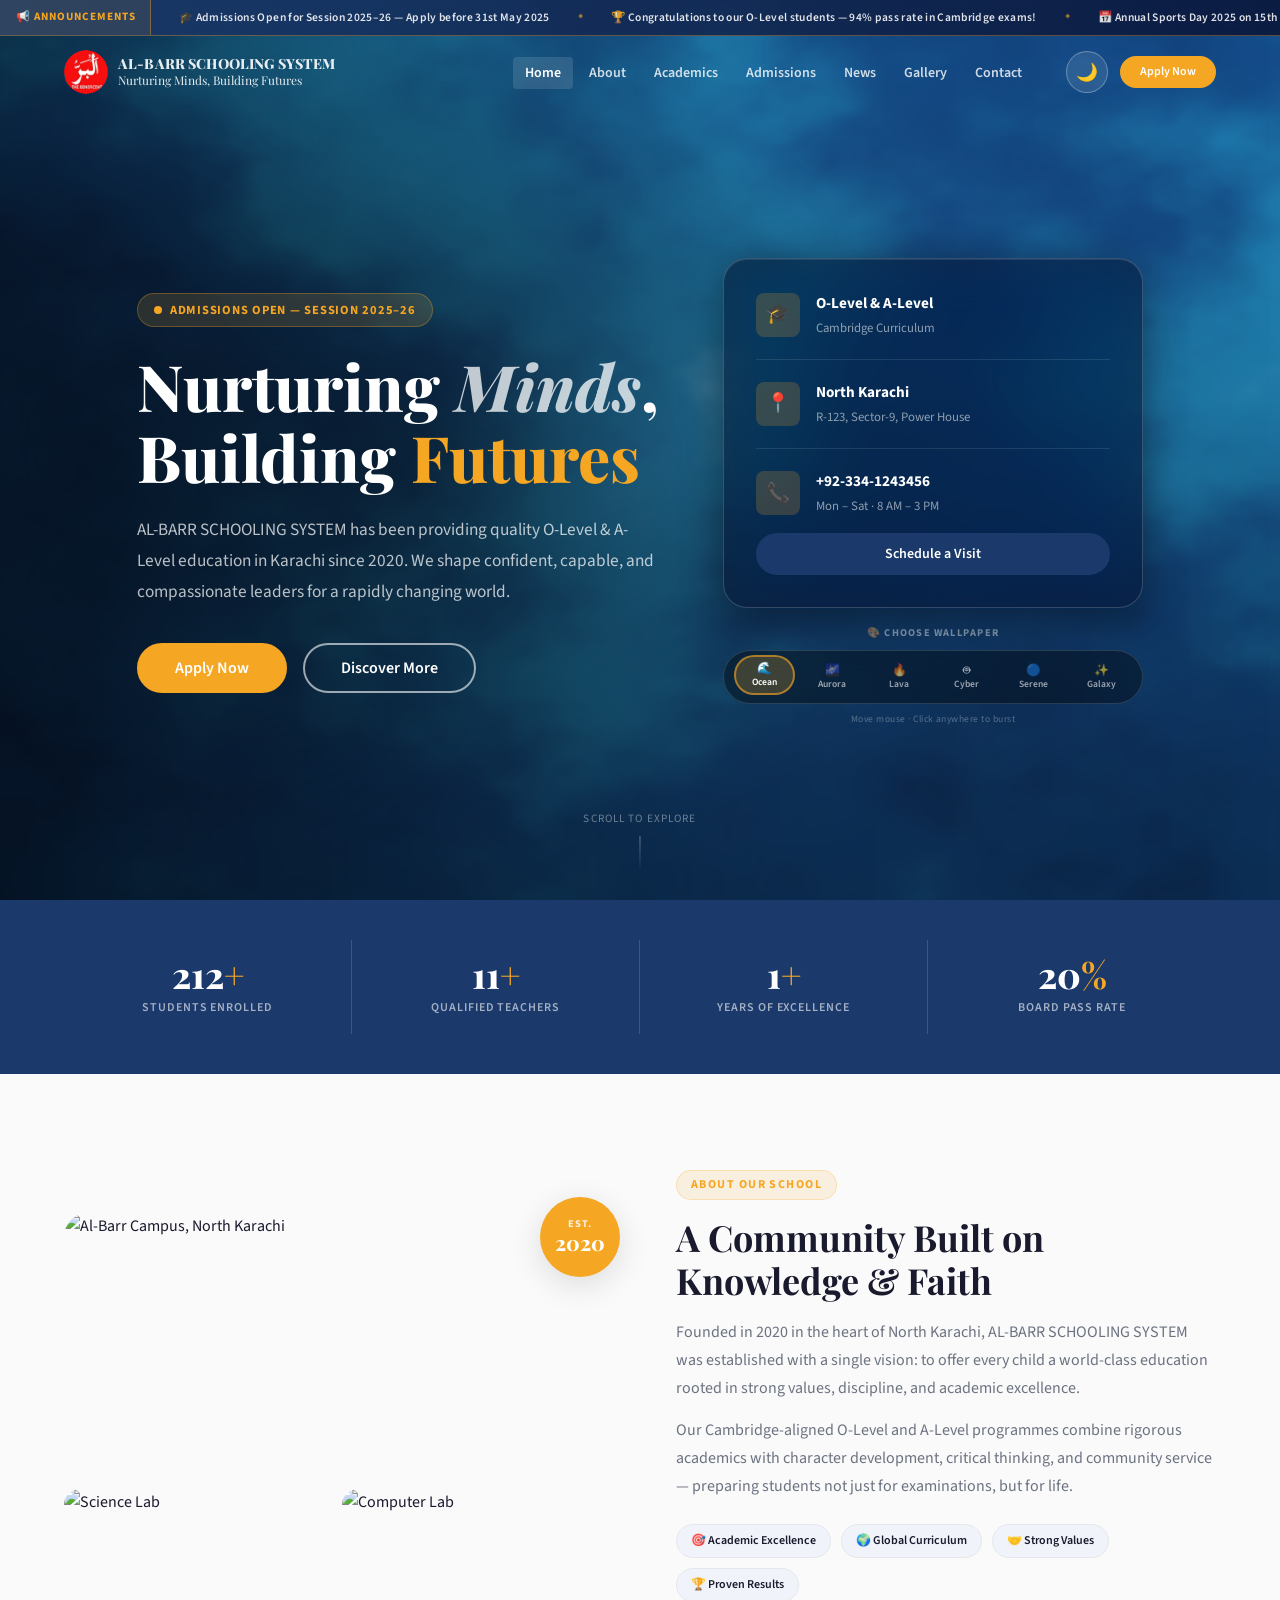
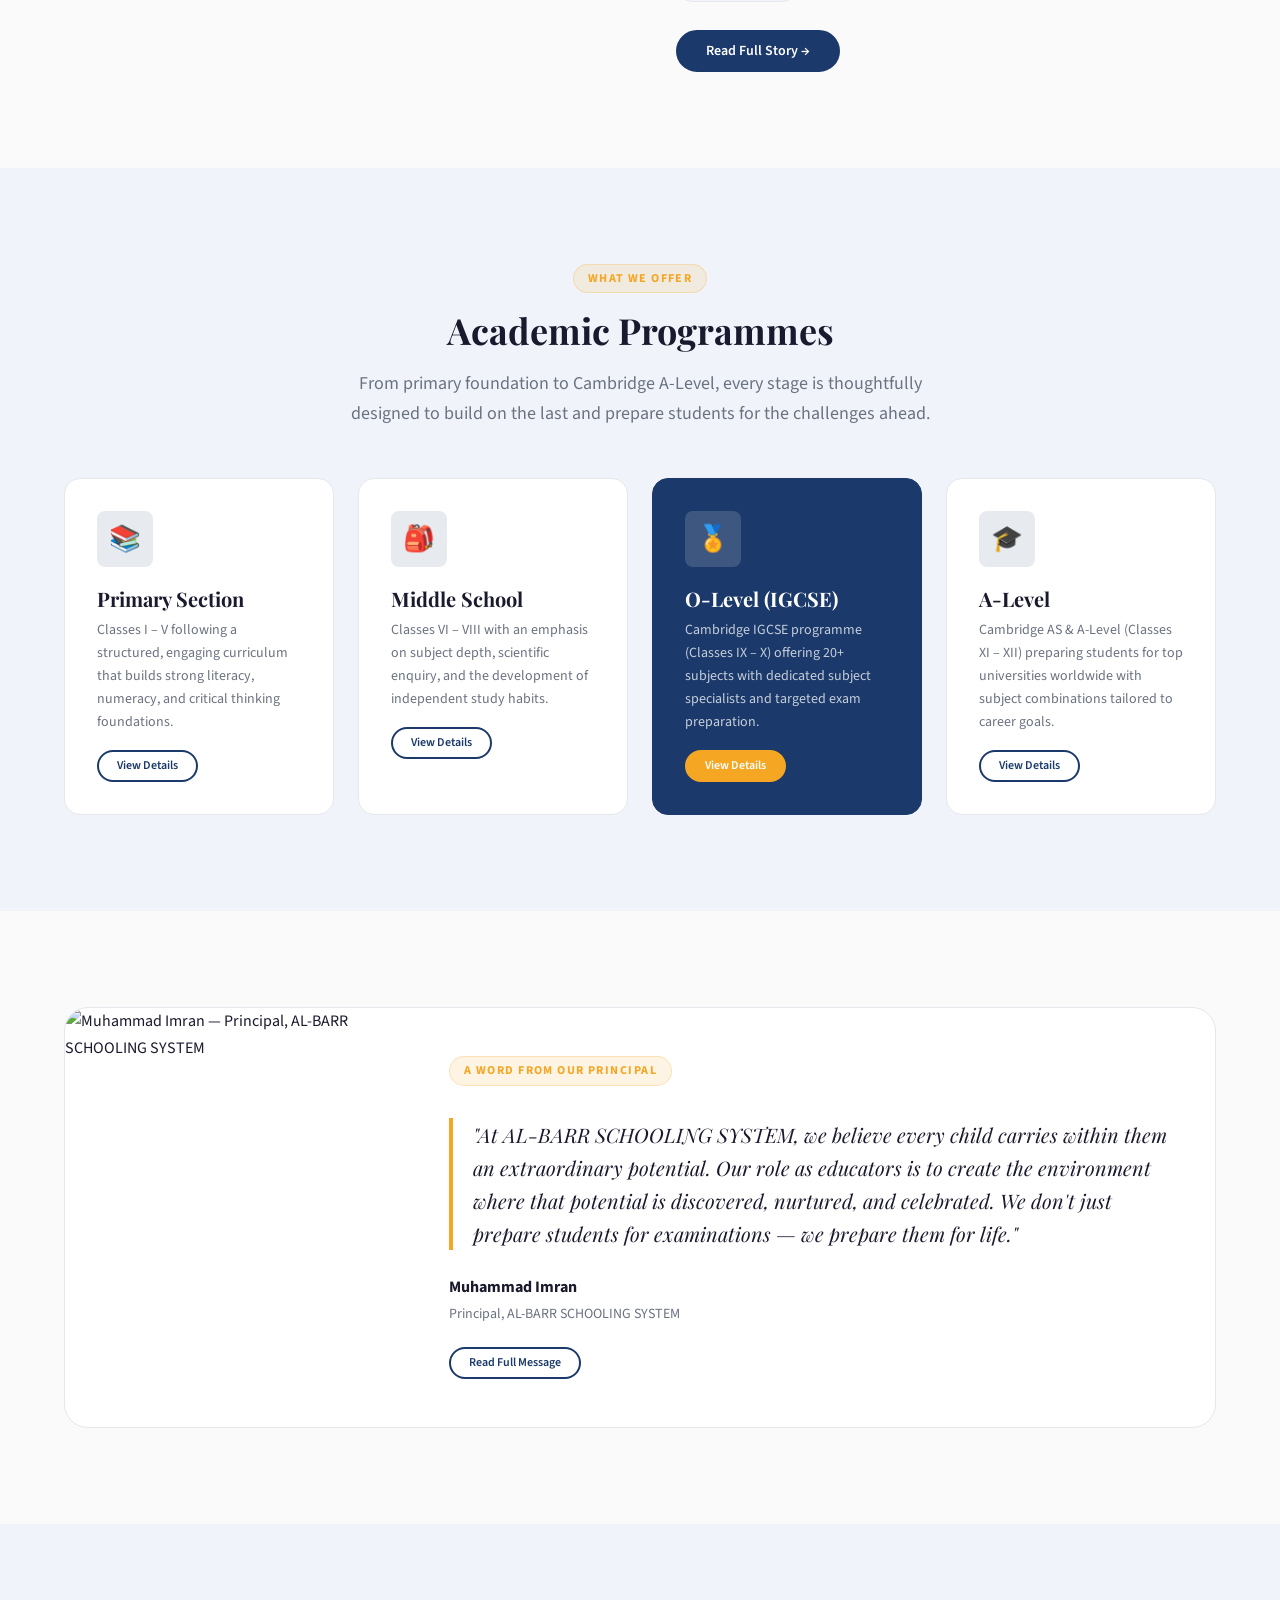
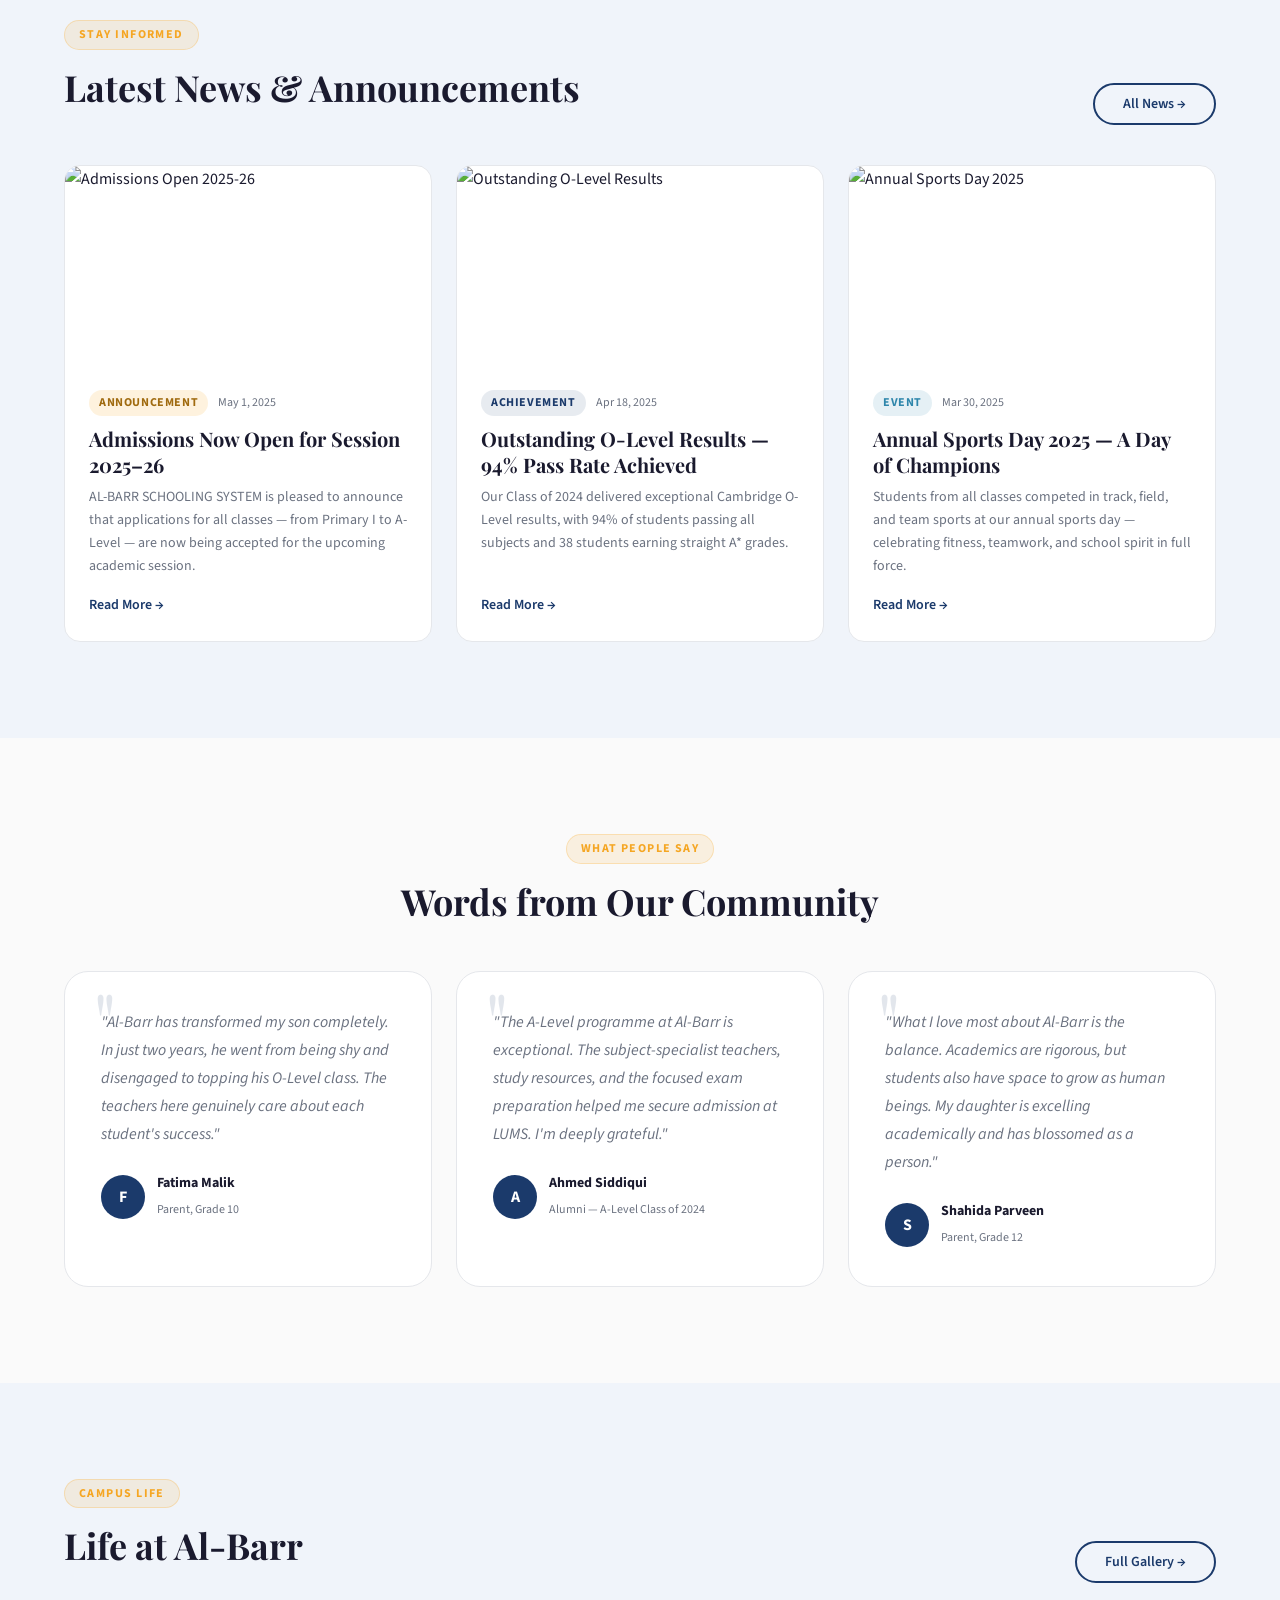
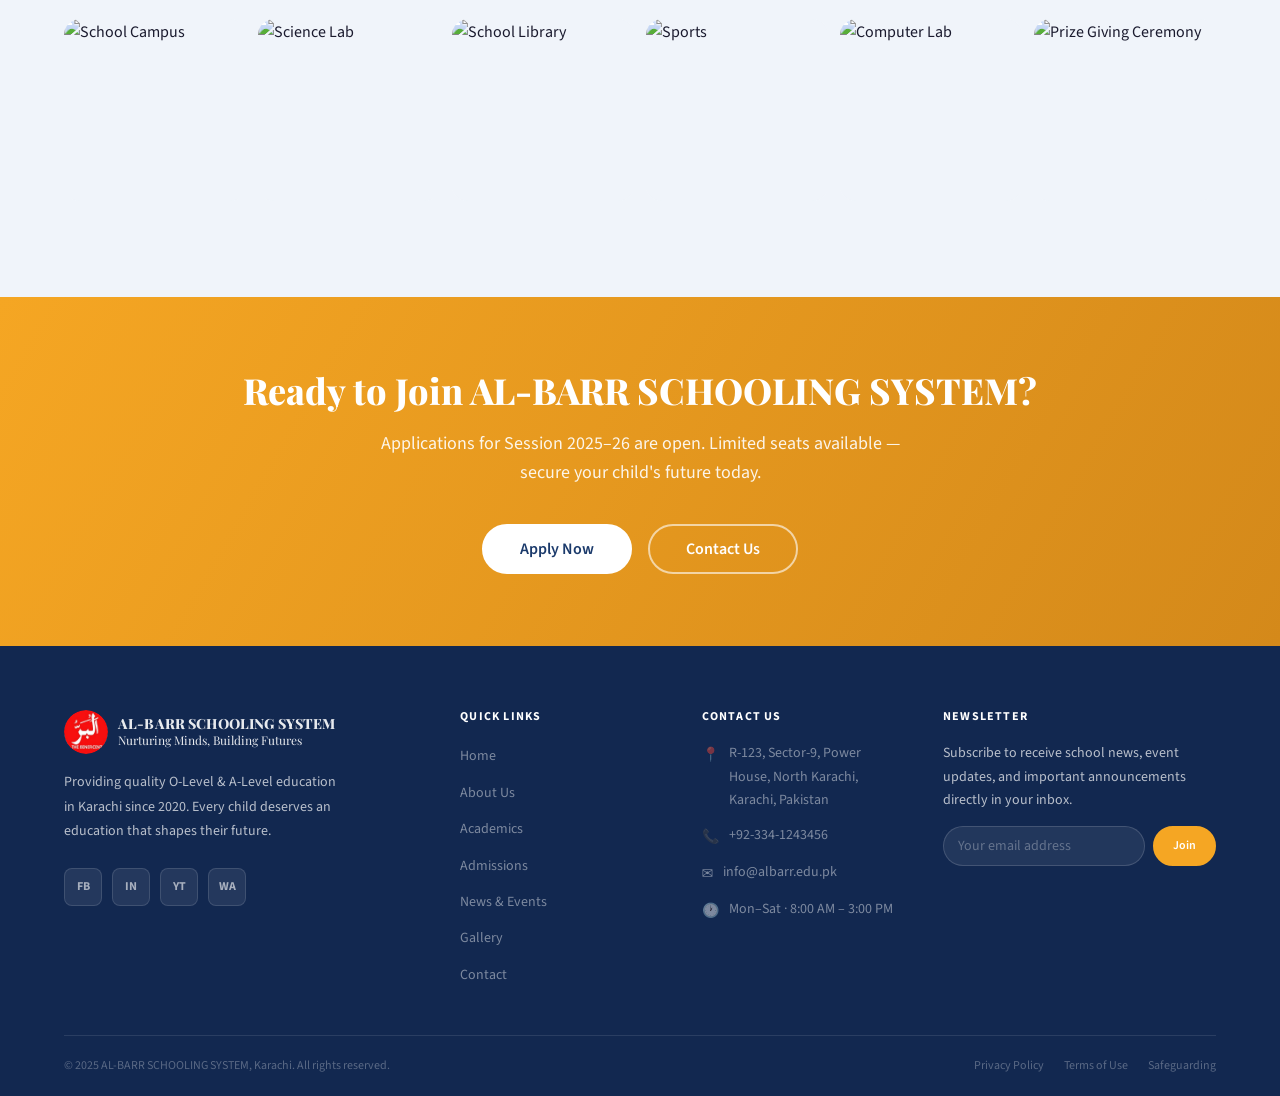
==== commit 56dbe367: "Replace all image placeholders with real Unsplash photos - Principal (index + about): updated to pro" ====
--- a/index.html
+++ b/index.html
@@ -234,18 +234,15 @@
     <div class="container">
       <div class="about-snap-grid">
         <div class="about-snap-visual fade-up">
-          <div class="ph large-ph">
-            <div class="ph-icon">🏫</div>
-            <span>Al-Barr Campus, North Karachi</span>
+          <div class="large-ph" style="border-radius:var(--radius-xl);overflow:hidden;position:relative;">
+            <img src="https://images.unsplash.com/photo-1580582932707-520aed937b7b?w=800&q=80&auto=format&fit=crop" alt="Al-Barr Campus, North Karachi" loading="lazy" style="width:100%;height:100%;object-fit:cover;display:block;">
           </div>
           <div class="small-phs">
-            <div class="ph small-ph">
-              <div class="ph-icon">🔬</div>
-              <span>Science Lab</span>
-            </div>
-            <div class="ph small-ph">
-              <div class="ph-icon">💻</div>
-              <span>Computer Lab</span>
+            <div class="small-ph" style="border-radius:var(--radius-lg);overflow:hidden;">
+              <img src="https://images.unsplash.com/photo-1532094349884-543559059296?w=400&q=80&auto=format&fit=crop" alt="Science Lab" loading="lazy" style="width:100%;height:100%;object-fit:cover;display:block;">
+            </div>
+            <div class="small-ph" style="border-radius:var(--radius-lg);overflow:hidden;">
+              <img src="https://images.unsplash.com/photo-1515879218367-8466d910aaa4?w=400&q=80&auto=format&fit=crop" alt="Computer Lab" loading="lazy" style="width:100%;height:100%;object-fit:cover;display:block;">
             </div>
           </div>
           <div class="est-badge">
@@ -332,7 +329,7 @@
       <div class="principal-card fade-up">
         <div class="principal-photo">
           <img
-            src="https://images.unsplash.com/photo-1560250097-0b93528c311a?w=640&q=80&auto=format&fit=crop"
+            src="https://images.unsplash.com/photo-1556157382-97eda2d62296?w=640&q=80&auto=format&fit=crop"
             alt="Muhammad Imran — Principal, AL-BARR SCHOOLING SYSTEM"
             loading="lazy"
             style="width:100%;height:100%;object-fit:cover;object-position:center top;display:block;"
@@ -370,10 +367,7 @@
       <div class="news-grid">
         <div class="card news-card fade-up">
           <div class="news-card-img">
-            <div class="ph" style="height:200px;">
-              <div class="ph-icon">📢</div>
-              <span>Admissions 2025–26</span>
-            </div>
+            <img src="https://images.unsplash.com/photo-1523050854058-8df90110c9f1?w=600&q=80&auto=format&fit=crop" alt="Admissions Open 2025-26" loading="lazy" style="width:100%;height:200px;object-fit:cover;display:block;">
           </div>
           <div class="news-card-body">
             <div class="news-card-meta">
@@ -388,10 +382,7 @@
         </div>
         <div class="card news-card fade-up">
           <div class="news-card-img">
-            <div class="ph" style="height:200px;">
-              <div class="ph-icon">🏆</div>
-              <span>Board Results</span>
-            </div>
+            <img src="https://images.unsplash.com/photo-1529390079861-591de354faf5?w=600&q=80&auto=format&fit=crop" alt="Outstanding O-Level Results" loading="lazy" style="width:100%;height:200px;object-fit:cover;display:block;">
           </div>
           <div class="news-card-body">
             <div class="news-card-meta">
@@ -406,10 +397,7 @@
         </div>
         <div class="card news-card fade-up">
           <div class="news-card-img">
-            <div class="ph" style="height:200px;">
-              <div class="ph-icon">🎉</div>
-              <span>Annual Sports Day</span>
-            </div>
+            <img src="https://images.unsplash.com/photo-1461896836934-ffe607ba8211?w=600&q=80&auto=format&fit=crop" alt="Annual Sports Day 2025" loading="lazy" style="width:100%;height:200px;object-fit:cover;display:block;">
           </div>
           <div class="news-card-body">
             <div class="news-card-meta">
@@ -487,39 +475,27 @@
       </div>
       <div class="gallery-strip fade-up">
         <div class="gallery-item" data-caption="School Campus">
-          <div class="ph" style="height:100%;">
-            <div class="ph-icon">🏫</div><span>Campus</span>
-          </div>
+          <img src="https://images.unsplash.com/photo-1580582932707-520aed937b7b?w=400&q=75&auto=format&fit=crop" alt="School Campus" loading="lazy" style="width:100%;height:100%;object-fit:cover;display:block;">
           <div class="gallery-overlay">🔍</div>
         </div>
         <div class="gallery-item" data-caption="Science Laboratory">
-          <div class="ph" style="height:100%;">
-            <div class="ph-icon">🔬</div><span>Science Lab</span>
-          </div>
+          <img src="https://images.unsplash.com/photo-1532094349884-543559059296?w=400&q=75&auto=format&fit=crop" alt="Science Lab" loading="lazy" style="width:100%;height:100%;object-fit:cover;display:block;">
           <div class="gallery-overlay">🔍</div>
         </div>
         <div class="gallery-item" data-caption="Library & Reading Area">
-          <div class="ph" style="height:100%;">
-            <div class="ph-icon">📚</div><span>Library</span>
-          </div>
+          <img src="https://images.unsplash.com/photo-1497633762265-9d179a990aa6?w=400&q=75&auto=format&fit=crop" alt="School Library" loading="lazy" style="width:100%;height:100%;object-fit:cover;display:block;">
           <div class="gallery-overlay">🔍</div>
         </div>
         <div class="gallery-item" data-caption="Sports & Physical Education">
-          <div class="ph" style="height:100%;">
-            <div class="ph-icon">⚽</div><span>Sports</span>
-          </div>
+          <img src="https://images.unsplash.com/photo-1461896836934-ffe607ba8211?w=400&q=75&auto=format&fit=crop" alt="Sports" loading="lazy" style="width:100%;height:100%;object-fit:cover;display:block;">
           <div class="gallery-overlay">🔍</div>
         </div>
         <div class="gallery-item" data-caption="Computer Laboratory">
-          <div class="ph" style="height:100%;">
-            <div class="ph-icon">💻</div><span>Computer Lab</span>
-          </div>
+          <img src="https://images.unsplash.com/photo-1515879218367-8466d910aaa4?w=400&q=75&auto=format&fit=crop" alt="Computer Lab" loading="lazy" style="width:100%;height:100%;object-fit:cover;display:block;">
           <div class="gallery-overlay">🔍</div>
         </div>
         <div class="gallery-item" data-caption="Annual Prize Giving Ceremony">
-          <div class="ph" style="height:100%;">
-            <div class="ph-icon">🏆</div><span>Prize Day</span>
-          </div>
+          <img src="https://images.unsplash.com/photo-1523580494863-6f3031224c94?w=400&q=75&auto=format&fit=crop" alt="Prize Giving Ceremony" loading="lazy" style="width:100%;height:100%;object-fit:cover;display:block;">
           <div class="gallery-overlay">🔍</div>
         </div>
       </div>
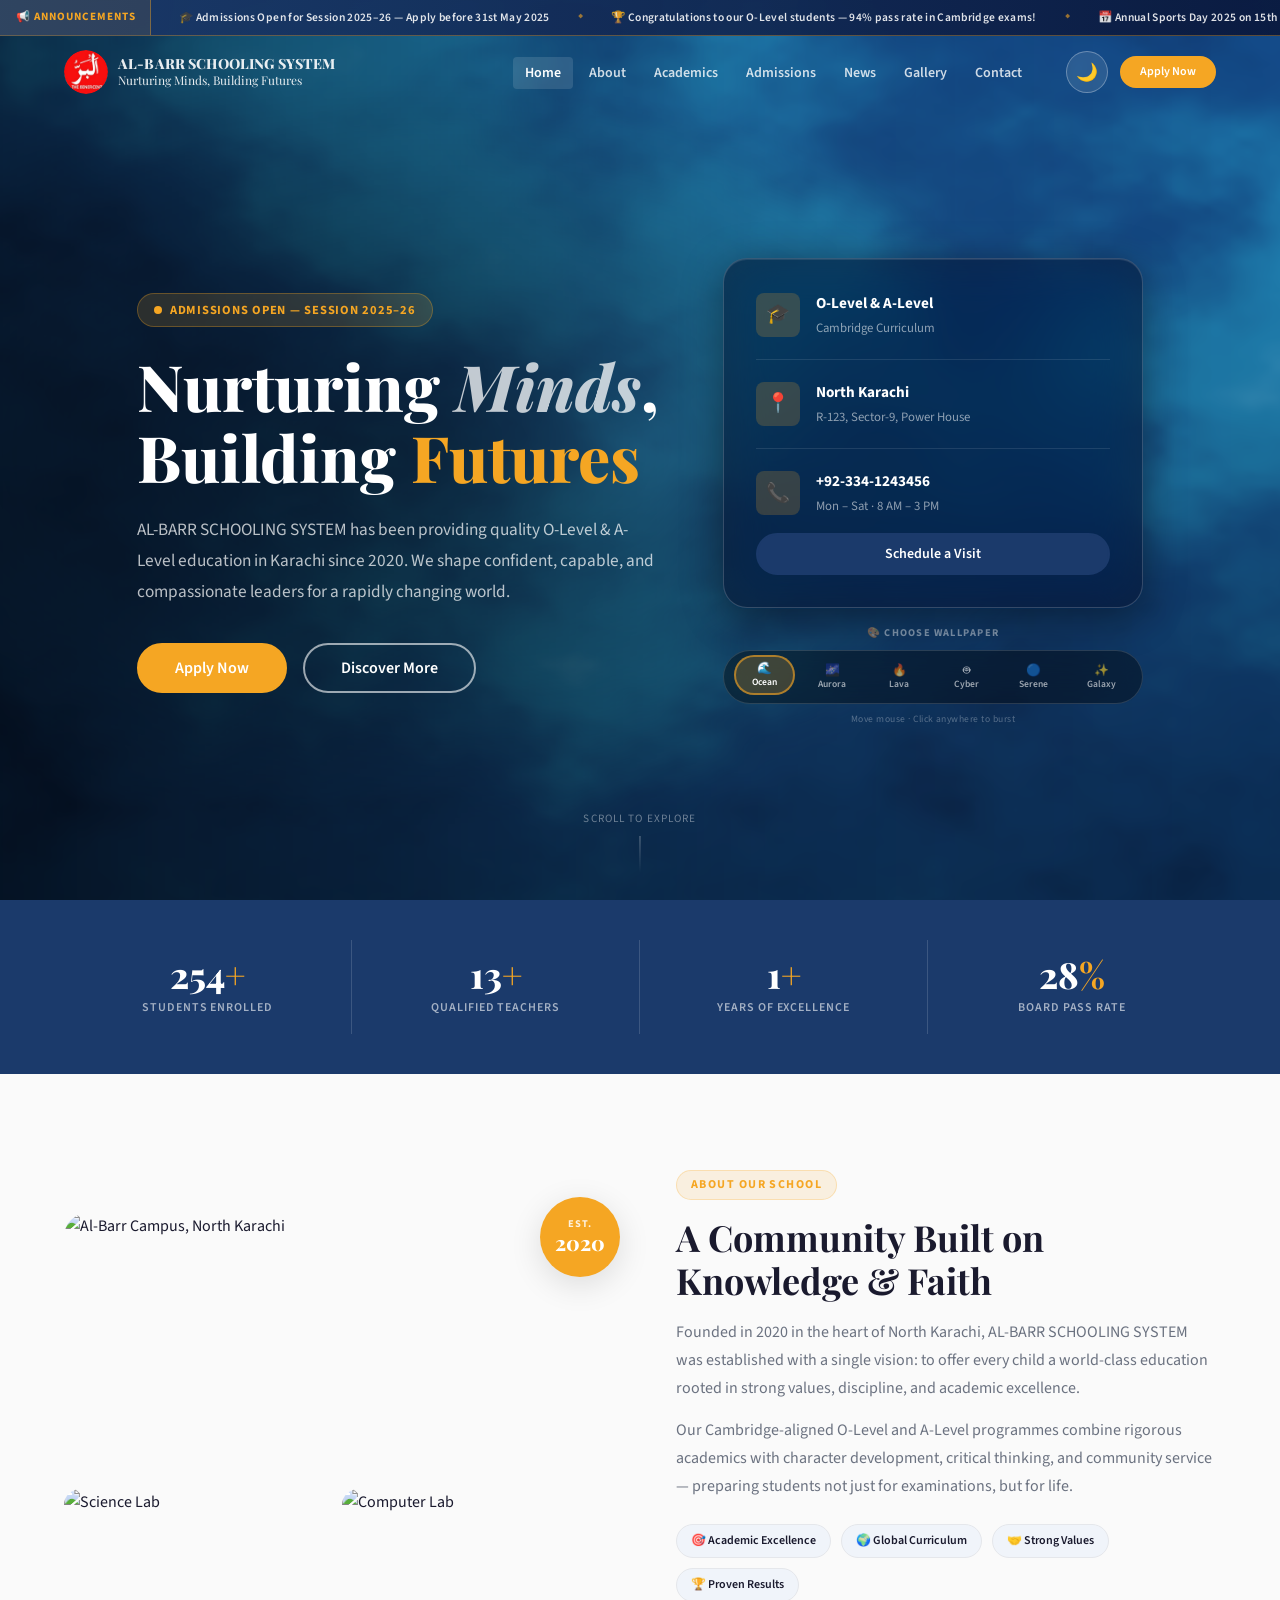
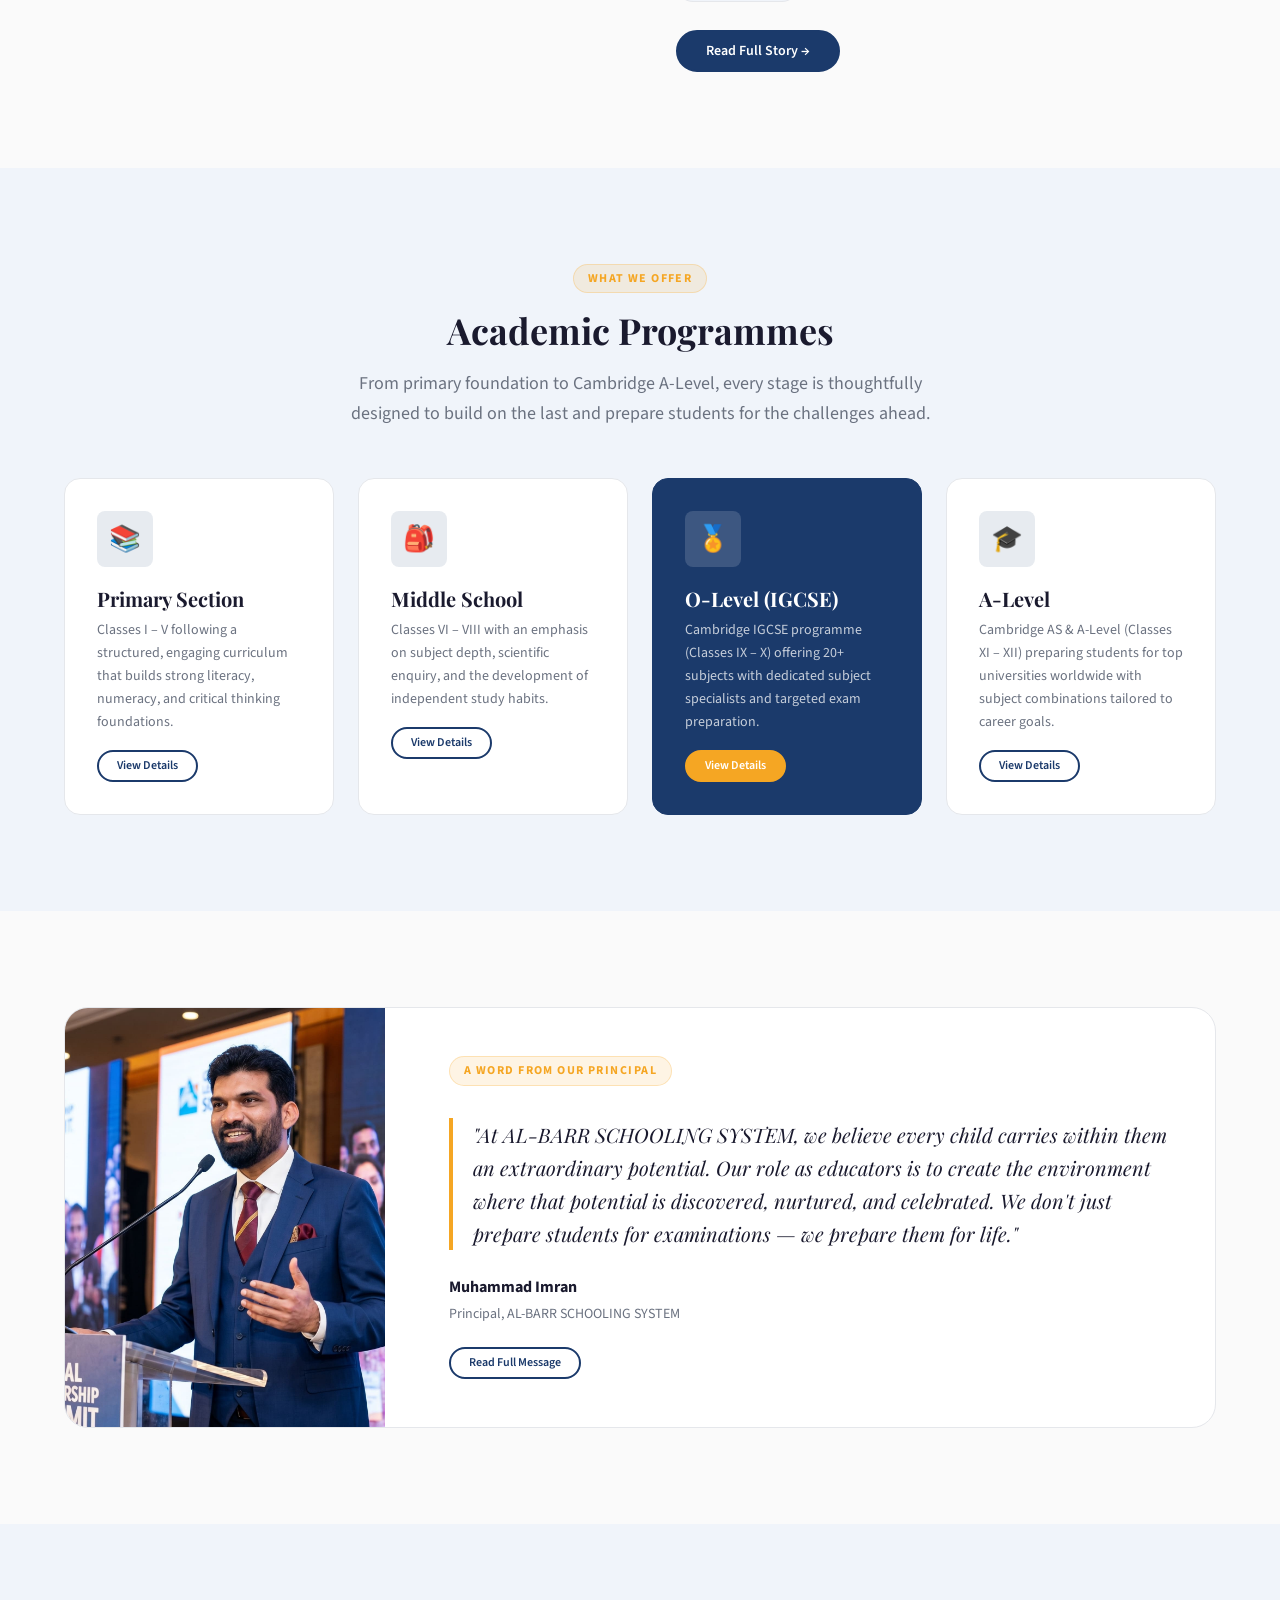
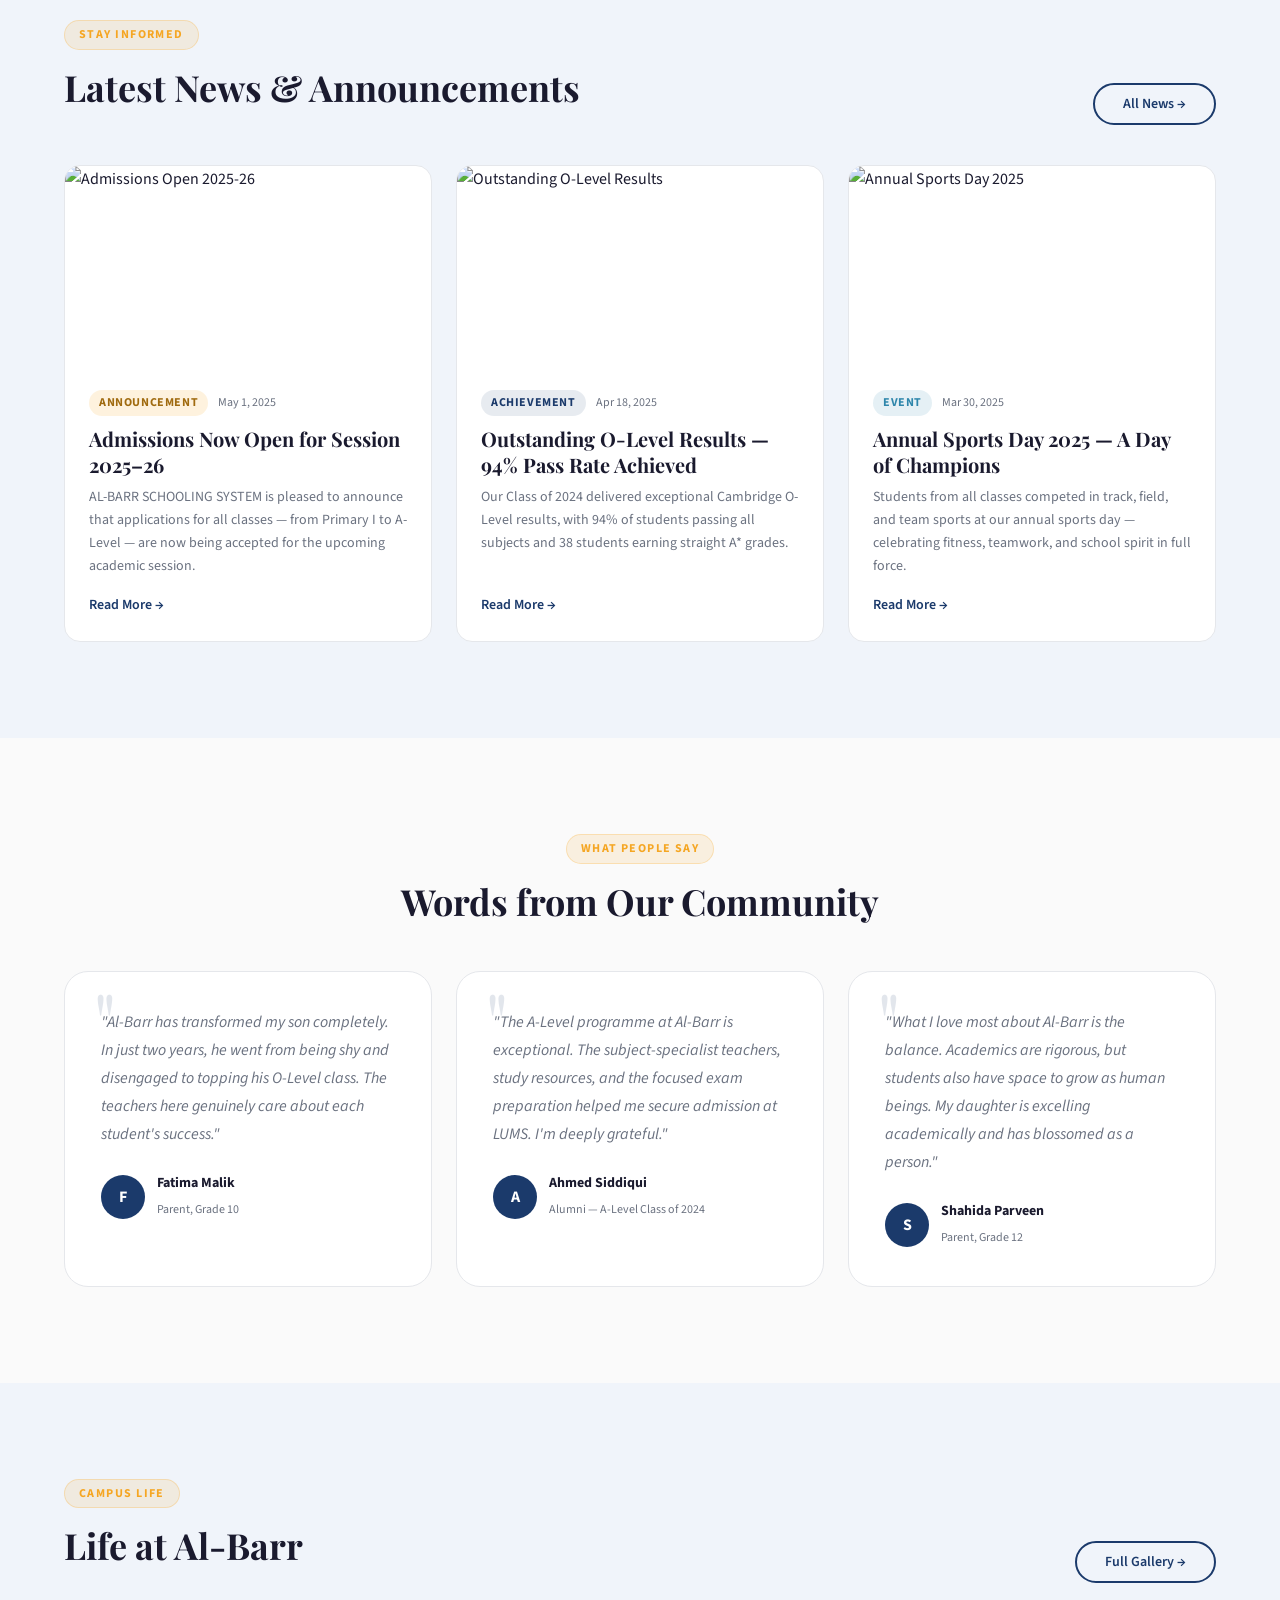
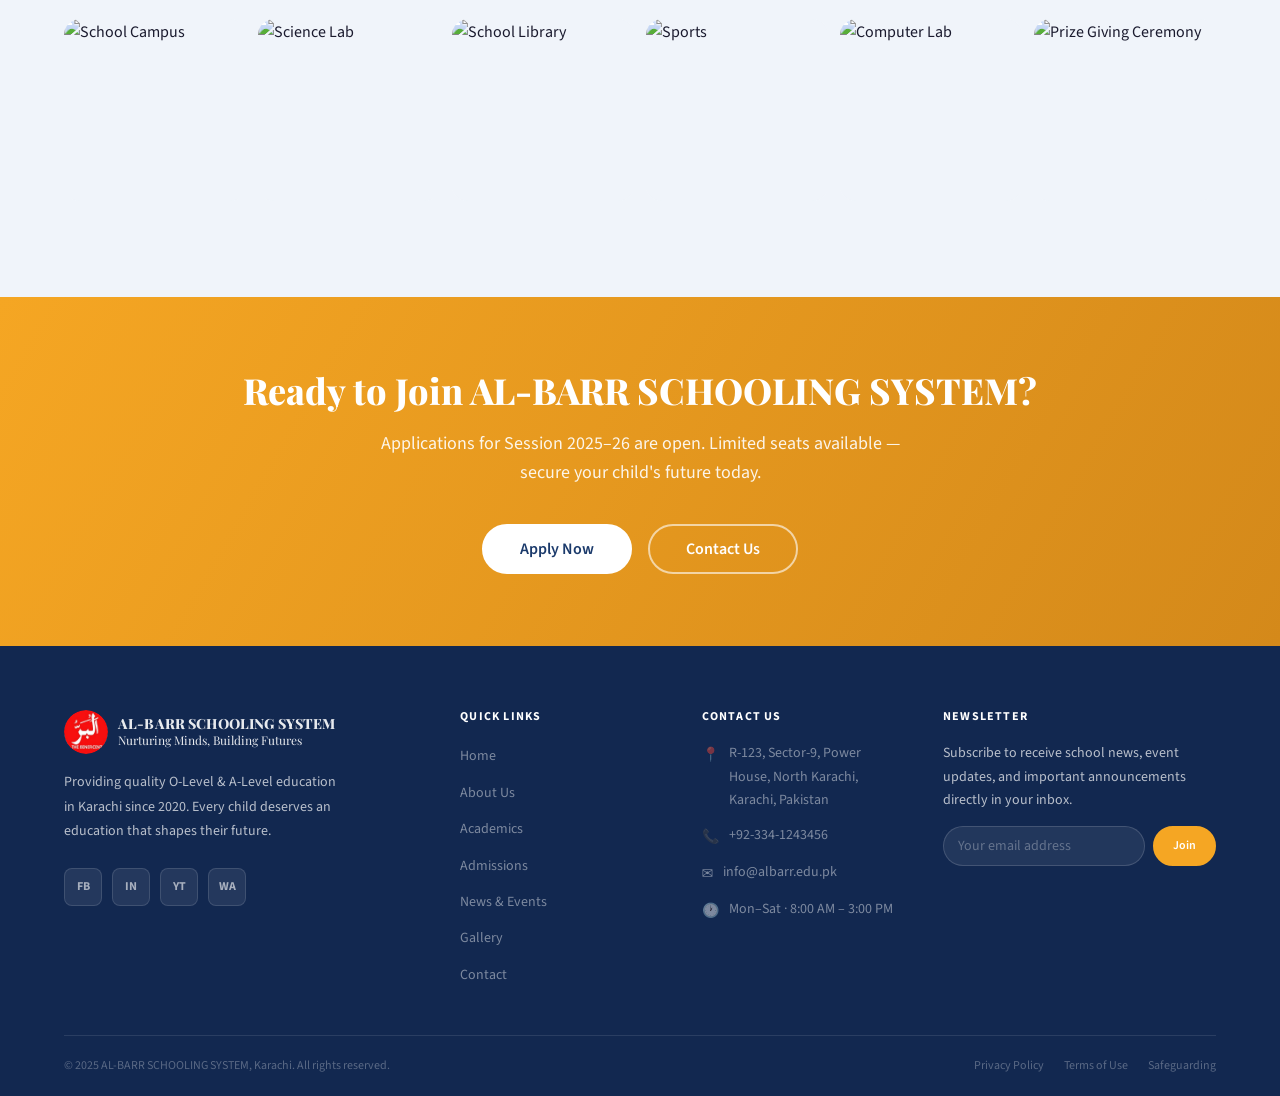
==== commit 88a1607c: "principle image" ====
--- a/index.html
+++ b/index.html
@@ -30,11 +30,13 @@
         <span class="ticker-sep">◆</span>
         <span class="ticker-item">📅 Annual Sports Day 2025 on 15th June — All parents are cordially invited</span>
         <span class="ticker-sep">◆</span>
-        <span class="ticker-item">📚 Summer Tuition Programme registrations now open for O-Level &amp; A-Level students</span>
+        <span class="ticker-item">📚 Summer Tuition Programme registrations now open for O-Level &amp; A-Level
+          students</span>
         <span class="ticker-sep">◆</span>
         <span class="ticker-item">🌟 Prize-Giving Ceremony 2025 scheduled for 28th June — Dress code: Formal</span>
         <span class="ticker-sep">◆</span>
-        <span class="ticker-item">📝 Mid-Term Examinations begin 2nd June 2025 — Time-tables available at the front office</span>
+        <span class="ticker-item">📝 Mid-Term Examinations begin 2nd June 2025 — Time-tables available at the front
+          office</span>
         <span class="ticker-sep">◆</span>
         <!-- duplicate set keeps the scroll seamless -->
         <span class="ticker-item">🎓 Admissions Open for Session 2025–26 — Apply before 31st May 2025</span>
@@ -43,11 +45,13 @@
         <span class="ticker-sep">◆</span>
         <span class="ticker-item">📅 Annual Sports Day 2025 on 15th June — All parents are cordially invited</span>
         <span class="ticker-sep">◆</span>
-        <span class="ticker-item">📚 Summer Tuition Programme registrations now open for O-Level &amp; A-Level students</span>
+        <span class="ticker-item">📚 Summer Tuition Programme registrations now open for O-Level &amp; A-Level
+          students</span>
         <span class="ticker-sep">◆</span>
         <span class="ticker-item">🌟 Prize-Giving Ceremony 2025 scheduled for 28th June — Dress code: Formal</span>
         <span class="ticker-sep">◆</span>
-        <span class="ticker-item">📝 Mid-Term Examinations begin 2nd June 2025 — Time-tables available at the front office</span>
+        <span class="ticker-item">📝 Mid-Term Examinations begin 2nd June 2025 — Time-tables available at the front
+          office</span>
         <span class="ticker-sep">◆</span>
       </div>
     </div>
@@ -235,14 +239,18 @@
       <div class="about-snap-grid">
         <div class="about-snap-visual fade-up">
           <div class="large-ph" style="border-radius:var(--radius-xl);overflow:hidden;position:relative;">
-            <img src="https://images.unsplash.com/photo-1580582932707-520aed937b7b?w=800&q=80&auto=format&fit=crop" alt="Al-Barr Campus, North Karachi" loading="lazy" style="width:100%;height:100%;object-fit:cover;display:block;">
+            <img src="https://images.unsplash.com/photo-1580582932707-520aed937b7b?w=800&q=80&auto=format&fit=crop"
+              alt="Al-Barr Campus, North Karachi" loading="lazy"
+              style="width:100%;height:100%;object-fit:cover;display:block;">
           </div>
           <div class="small-phs">
             <div class="small-ph" style="border-radius:var(--radius-lg);overflow:hidden;">
-              <img src="https://images.unsplash.com/photo-1532094349884-543559059296?w=400&q=80&auto=format&fit=crop" alt="Science Lab" loading="lazy" style="width:100%;height:100%;object-fit:cover;display:block;">
+              <img src="https://images.unsplash.com/photo-1532094349884-543559059296?w=400&q=80&auto=format&fit=crop"
+                alt="Science Lab" loading="lazy" style="width:100%;height:100%;object-fit:cover;display:block;">
             </div>
             <div class="small-ph" style="border-radius:var(--radius-lg);overflow:hidden;">
-              <img src="https://images.unsplash.com/photo-1515879218367-8466d910aaa4?w=400&q=80&auto=format&fit=crop" alt="Computer Lab" loading="lazy" style="width:100%;height:100%;object-fit:cover;display:block;">
+              <img src="https://images.unsplash.com/photo-1515879218367-8466d910aaa4?w=400&q=80&auto=format&fit=crop"
+                alt="Computer Lab" loading="lazy" style="width:100%;height:100%;object-fit:cover;display:block;">
             </div>
           </div>
           <div class="est-badge">
@@ -328,12 +336,9 @@
     <div class="container">
       <div class="principal-card fade-up">
         <div class="principal-photo">
-          <img
-            src="https://images.unsplash.com/photo-1556157382-97eda2d62296?w=640&q=80&auto=format&fit=crop"
-            alt="Muhammad Imran — Principal, AL-BARR SCHOOLING SYSTEM"
-            loading="lazy"
-            style="width:100%;height:100%;object-fit:cover;object-position:center top;display:block;"
-          />
+          <img src="/assets/images/principle.jpeg?w=640&q=80&auto=format&fit=crop"
+            alt="Muhammad Imran — Principal, AL-BARR SCHOOLING SYSTEM" loading="lazy"
+            style="width:100%;height:100%;object-fit:cover;object-position:center top;display:block;" />
         </div>
         <div class="principal-content">
           <div class="label">A Word from Our Principal</div>
@@ -367,7 +372,9 @@
       <div class="news-grid">
         <div class="card news-card fade-up">
           <div class="news-card-img">
-            <img src="https://images.unsplash.com/photo-1523050854058-8df90110c9f1?w=600&q=80&auto=format&fit=crop" alt="Admissions Open 2025-26" loading="lazy" style="width:100%;height:200px;object-fit:cover;display:block;">
+            <img src="https://images.unsplash.com/photo-1523050854058-8df90110c9f1?w=600&q=80&auto=format&fit=crop"
+              alt="Admissions Open 2025-26" loading="lazy"
+              style="width:100%;height:200px;object-fit:cover;display:block;">
           </div>
           <div class="news-card-body">
             <div class="news-card-meta">
@@ -382,7 +389,9 @@
         </div>
         <div class="card news-card fade-up">
           <div class="news-card-img">
-            <img src="https://images.unsplash.com/photo-1529390079861-591de354faf5?w=600&q=80&auto=format&fit=crop" alt="Outstanding O-Level Results" loading="lazy" style="width:100%;height:200px;object-fit:cover;display:block;">
+            <img src="https://images.unsplash.com/photo-1529390079861-591de354faf5?w=600&q=80&auto=format&fit=crop"
+              alt="Outstanding O-Level Results" loading="lazy"
+              style="width:100%;height:200px;object-fit:cover;display:block;">
           </div>
           <div class="news-card-body">
             <div class="news-card-meta">
@@ -397,7 +406,9 @@
         </div>
         <div class="card news-card fade-up">
           <div class="news-card-img">
-            <img src="https://images.unsplash.com/photo-1461896836934-ffe607ba8211?w=600&q=80&auto=format&fit=crop" alt="Annual Sports Day 2025" loading="lazy" style="width:100%;height:200px;object-fit:cover;display:block;">
+            <img src="https://images.unsplash.com/photo-1461896836934-ffe607ba8211?w=600&q=80&auto=format&fit=crop"
+              alt="Annual Sports Day 2025" loading="lazy"
+              style="width:100%;height:200px;object-fit:cover;display:block;">
           </div>
           <div class="news-card-body">
             <div class="news-card-meta">
@@ -475,27 +486,33 @@
       </div>
       <div class="gallery-strip fade-up">
         <div class="gallery-item" data-caption="School Campus">
-          <img src="https://images.unsplash.com/photo-1580582932707-520aed937b7b?w=400&q=75&auto=format&fit=crop" alt="School Campus" loading="lazy" style="width:100%;height:100%;object-fit:cover;display:block;">
+          <img src="https://images.unsplash.com/photo-1580582932707-520aed937b7b?w=400&q=75&auto=format&fit=crop"
+            alt="School Campus" loading="lazy" style="width:100%;height:100%;object-fit:cover;display:block;">
           <div class="gallery-overlay">🔍</div>
         </div>
         <div class="gallery-item" data-caption="Science Laboratory">
-          <img src="https://images.unsplash.com/photo-1532094349884-543559059296?w=400&q=75&auto=format&fit=crop" alt="Science Lab" loading="lazy" style="width:100%;height:100%;object-fit:cover;display:block;">
+          <img src="https://images.unsplash.com/photo-1532094349884-543559059296?w=400&q=75&auto=format&fit=crop"
+            alt="Science Lab" loading="lazy" style="width:100%;height:100%;object-fit:cover;display:block;">
           <div class="gallery-overlay">🔍</div>
         </div>
         <div class="gallery-item" data-caption="Library & Reading Area">
-          <img src="https://images.unsplash.com/photo-1497633762265-9d179a990aa6?w=400&q=75&auto=format&fit=crop" alt="School Library" loading="lazy" style="width:100%;height:100%;object-fit:cover;display:block;">
+          <img src="https://images.unsplash.com/photo-1497633762265-9d179a990aa6?w=400&q=75&auto=format&fit=crop"
+            alt="School Library" loading="lazy" style="width:100%;height:100%;object-fit:cover;display:block;">
           <div class="gallery-overlay">🔍</div>
         </div>
         <div class="gallery-item" data-caption="Sports & Physical Education">
-          <img src="https://images.unsplash.com/photo-1461896836934-ffe607ba8211?w=400&q=75&auto=format&fit=crop" alt="Sports" loading="lazy" style="width:100%;height:100%;object-fit:cover;display:block;">
+          <img src="https://images.unsplash.com/photo-1461896836934-ffe607ba8211?w=400&q=75&auto=format&fit=crop"
+            alt="Sports" loading="lazy" style="width:100%;height:100%;object-fit:cover;display:block;">
           <div class="gallery-overlay">🔍</div>
         </div>
         <div class="gallery-item" data-caption="Computer Laboratory">
-          <img src="https://images.unsplash.com/photo-1515879218367-8466d910aaa4?w=400&q=75&auto=format&fit=crop" alt="Computer Lab" loading="lazy" style="width:100%;height:100%;object-fit:cover;display:block;">
+          <img src="https://images.unsplash.com/photo-1515879218367-8466d910aaa4?w=400&q=75&auto=format&fit=crop"
+            alt="Computer Lab" loading="lazy" style="width:100%;height:100%;object-fit:cover;display:block;">
           <div class="gallery-overlay">🔍</div>
         </div>
         <div class="gallery-item" data-caption="Annual Prize Giving Ceremony">
-          <img src="https://images.unsplash.com/photo-1523580494863-6f3031224c94?w=400&q=75&auto=format&fit=crop" alt="Prize Giving Ceremony" loading="lazy" style="width:100%;height:100%;object-fit:cover;display:block;">
+          <img src="https://images.unsplash.com/photo-1523580494863-6f3031224c94?w=400&q=75&auto=format&fit=crop"
+            alt="Prize Giving Ceremony" loading="lazy" style="width:100%;height:100%;object-fit:cover;display:block;">
           <div class="gallery-overlay">🔍</div>
         </div>
       </div>
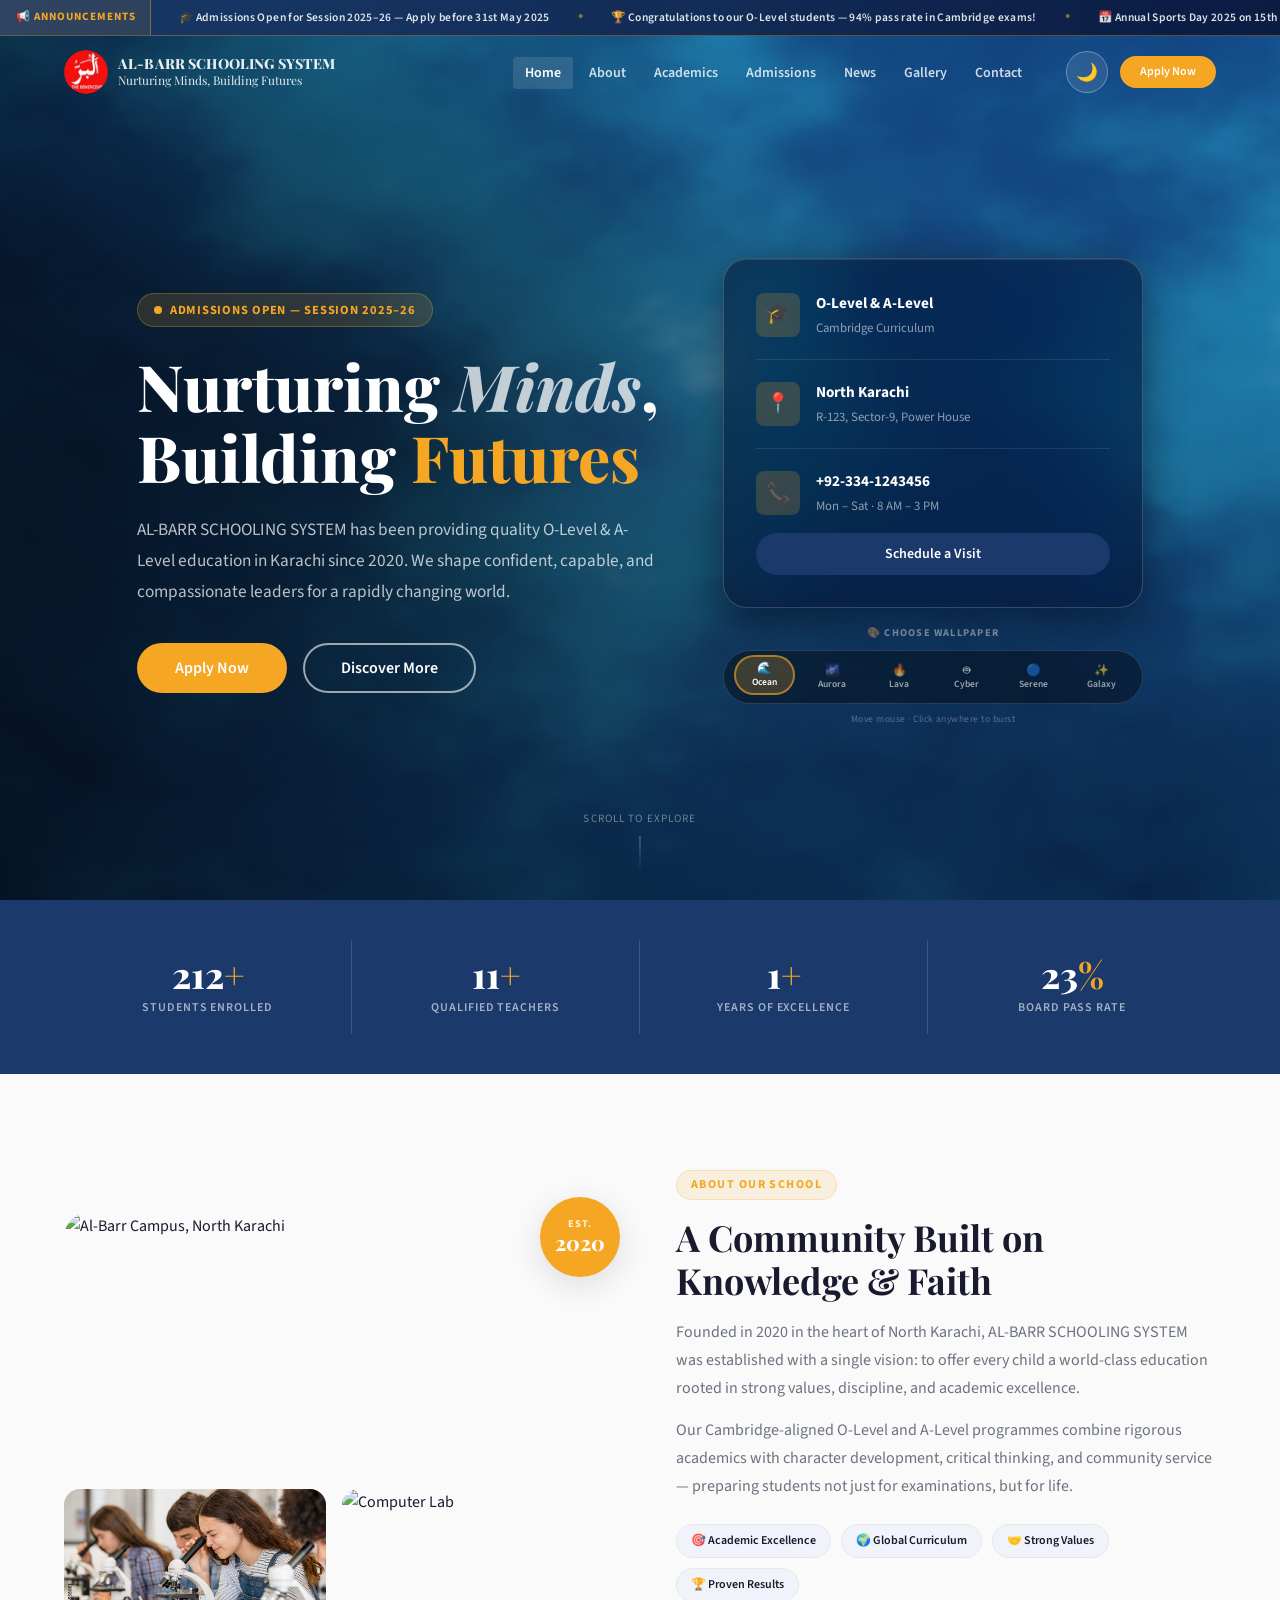
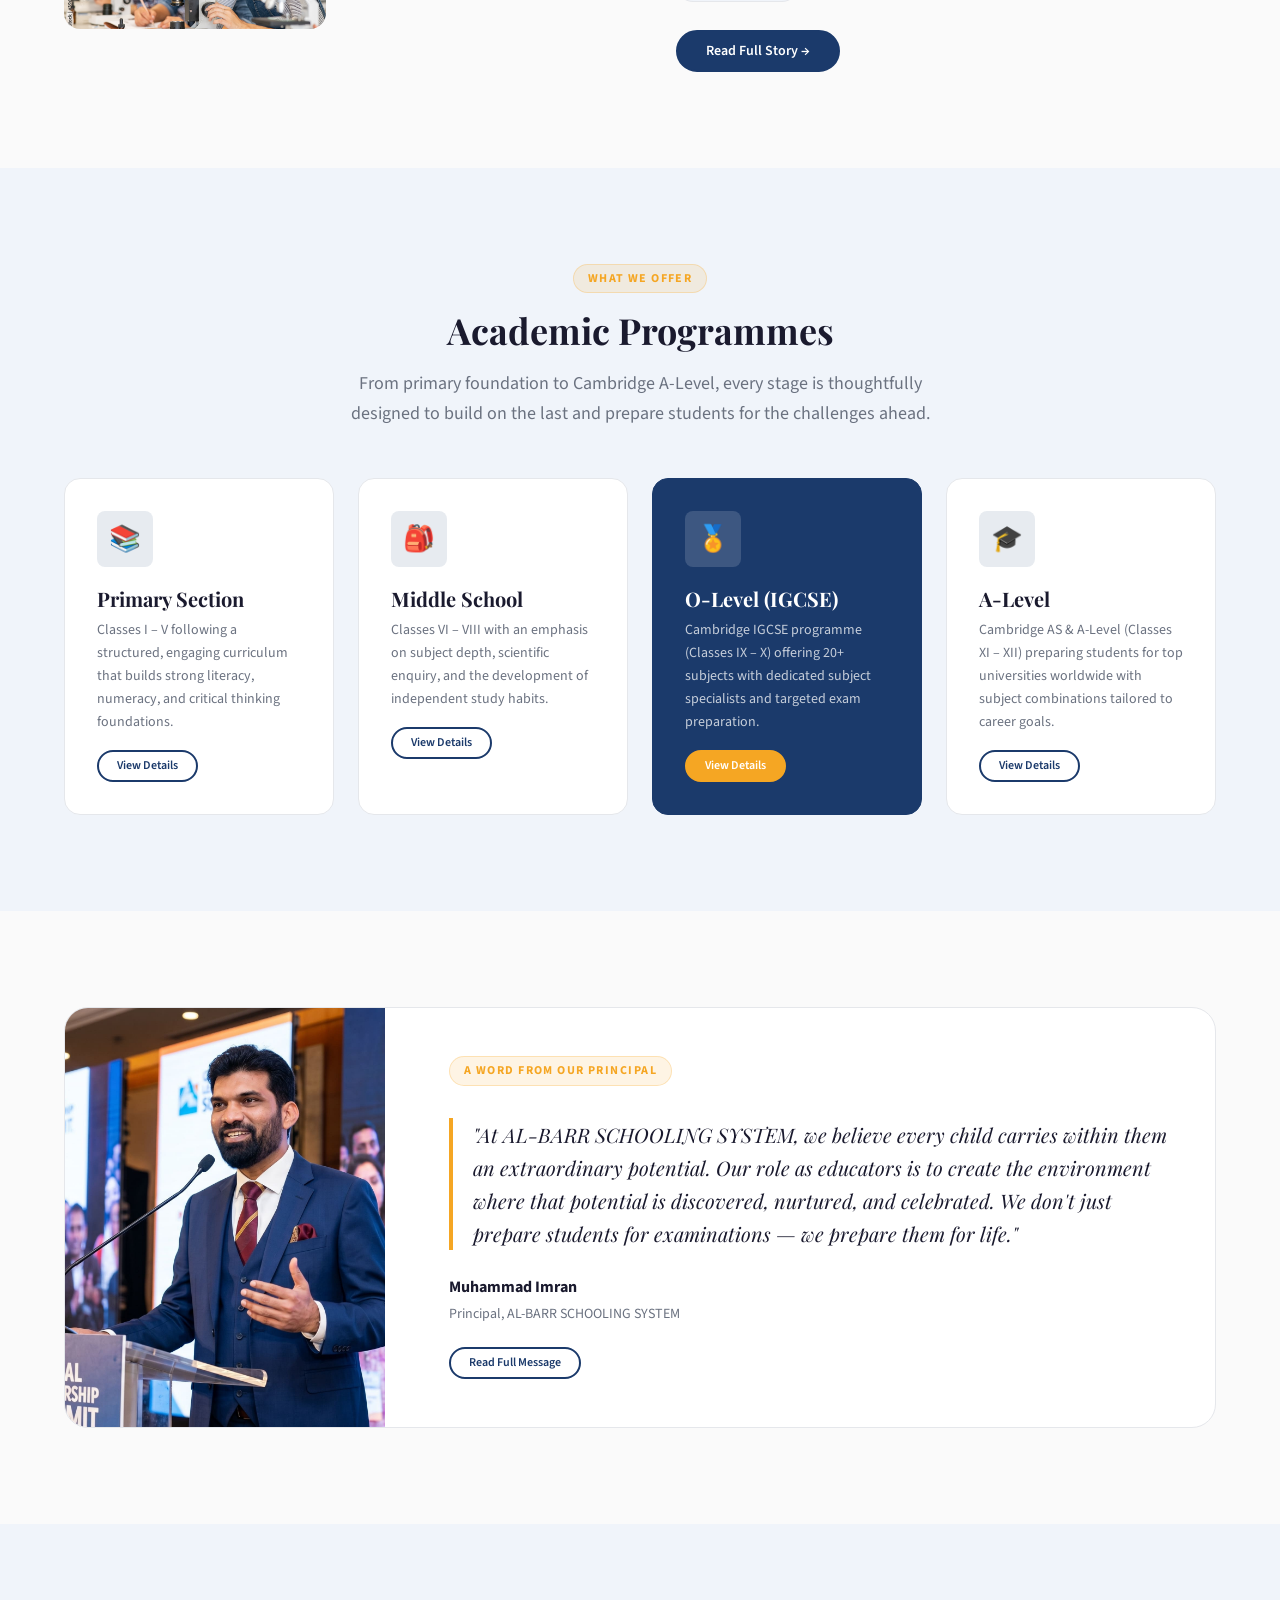
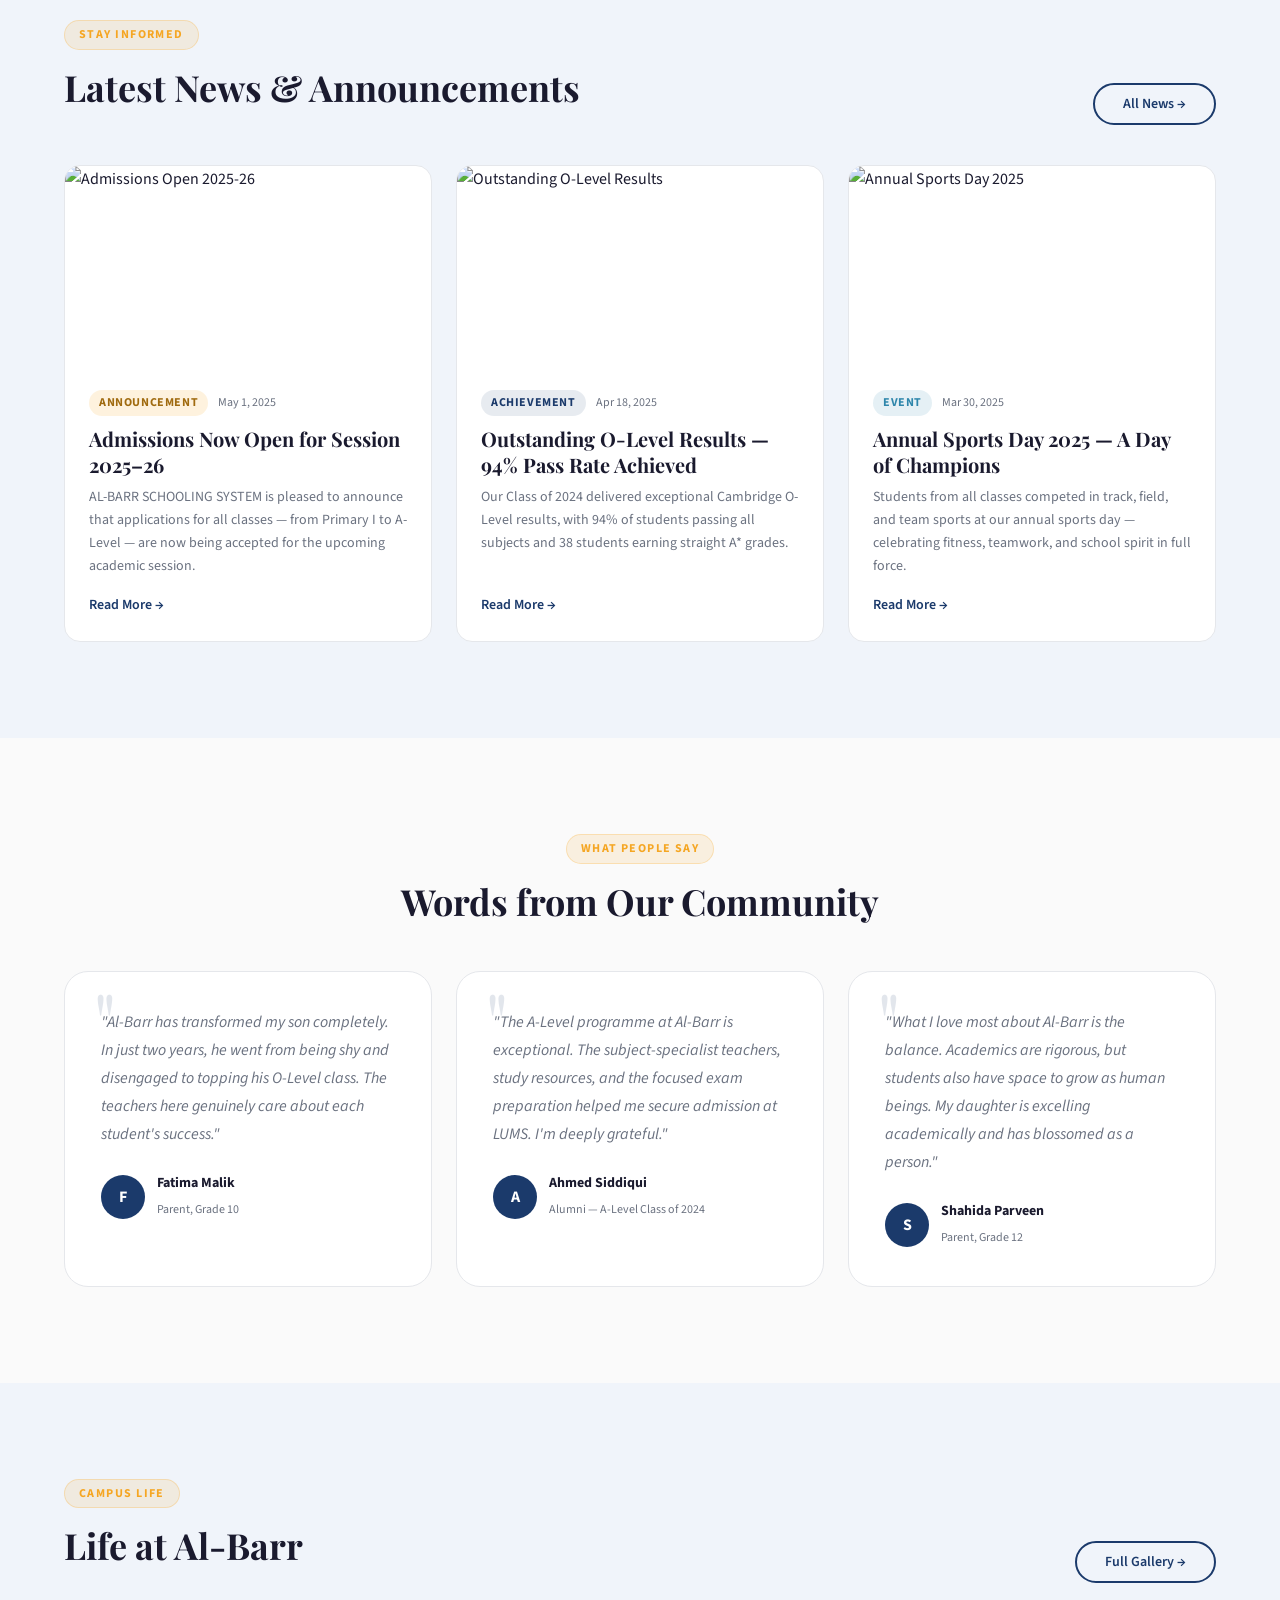
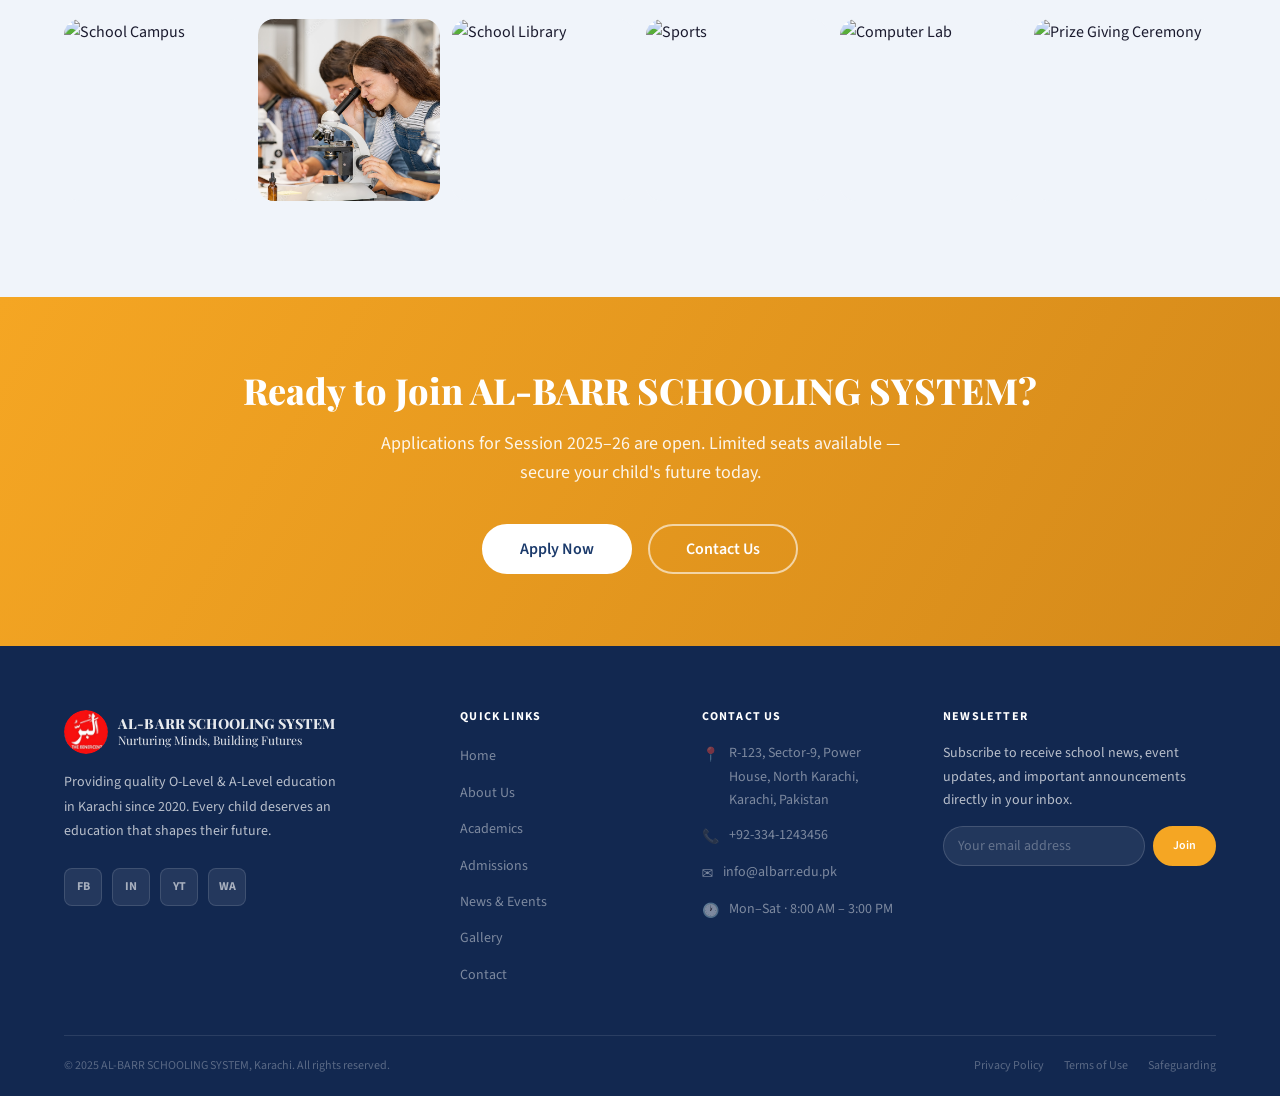
==== commit 5752bdd9: "science lab images update" ====
--- a/index.html
+++ b/index.html
@@ -245,7 +245,7 @@
           </div>
           <div class="small-phs">
             <div class="small-ph" style="border-radius:var(--radius-lg);overflow:hidden;">
-              <img src="https://images.unsplash.com/photo-1532094349884-543559059296?w=400&q=80&auto=format&fit=crop"
+              <img src="/assets/images/science lab.jpg?w=400&q=75&auto=format&fit=crop?w=400&q=80&auto=format&fit=crop"
                 alt="Science Lab" loading="lazy" style="width:100%;height:100%;object-fit:cover;display:block;">
             </div>
             <div class="small-ph" style="border-radius:var(--radius-lg);overflow:hidden;">
@@ -491,8 +491,8 @@
           <div class="gallery-overlay">🔍</div>
         </div>
         <div class="gallery-item" data-caption="Science Laboratory">
-          <img src="https://images.unsplash.com/photo-1532094349884-543559059296?w=400&q=75&auto=format&fit=crop"
-            alt="Science Lab" loading="lazy" style="width:100%;height:100%;object-fit:cover;display:block;">
+          <img src="/assets/images/science lab.jpg?w=400&q=75&auto=format&fit=crop" alt="Science Lab" loading="lazy"
+            style="width:100%;height:100%;object-fit:cover;display:block;">
           <div class="gallery-overlay">🔍</div>
         </div>
         <div class="gallery-item" data-caption="Library & Reading Area">
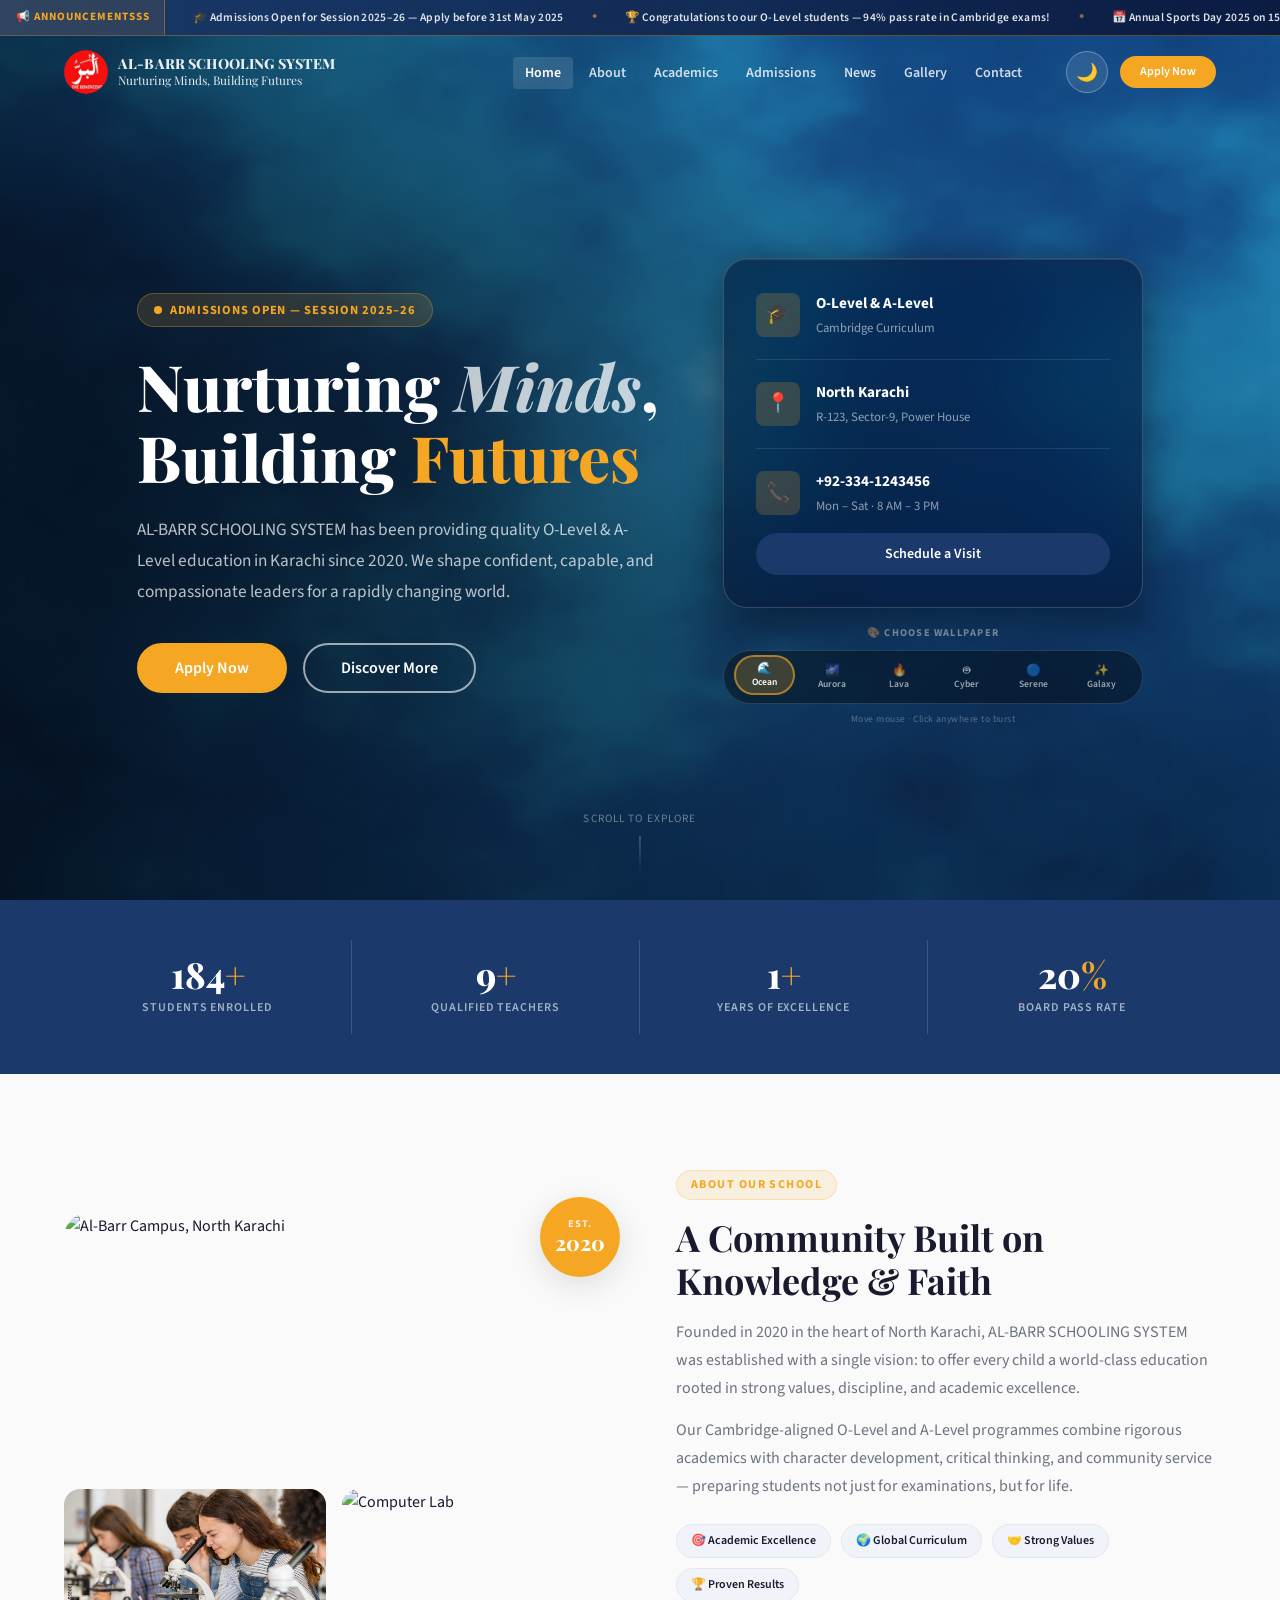
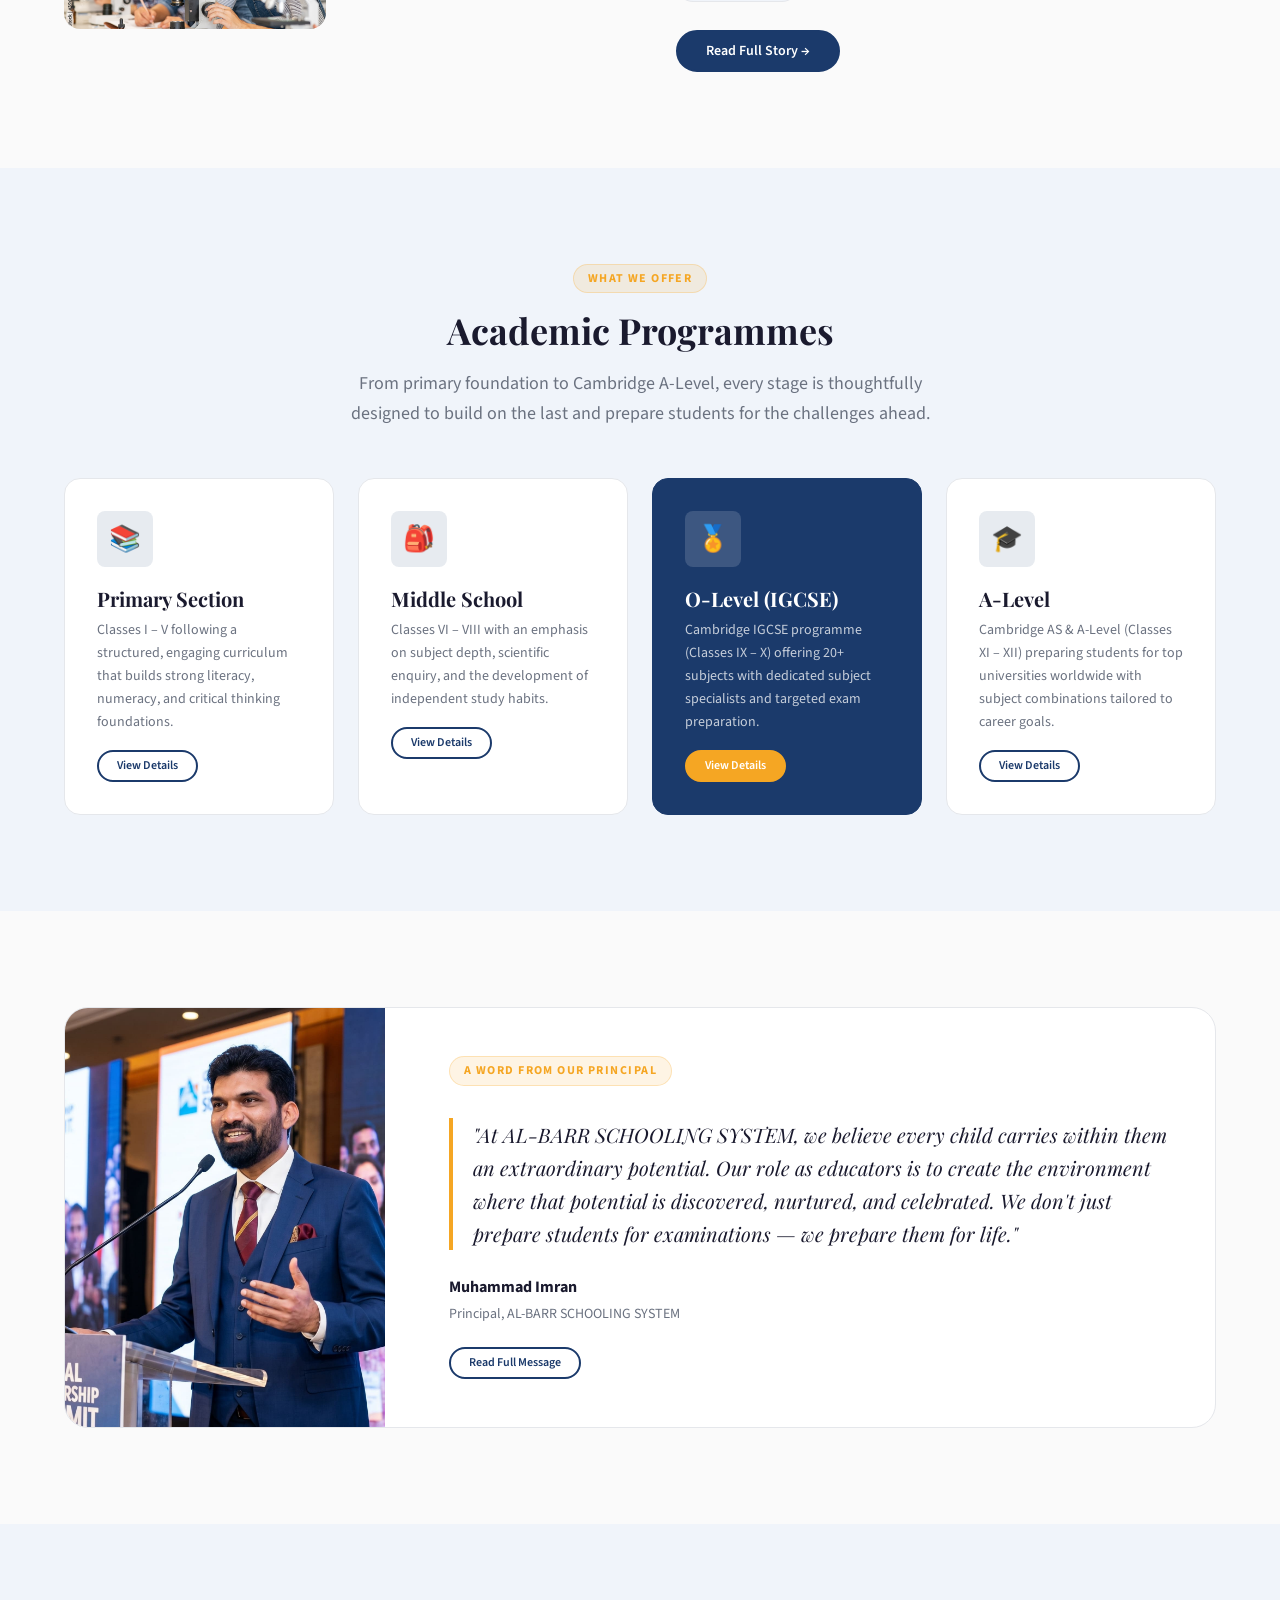
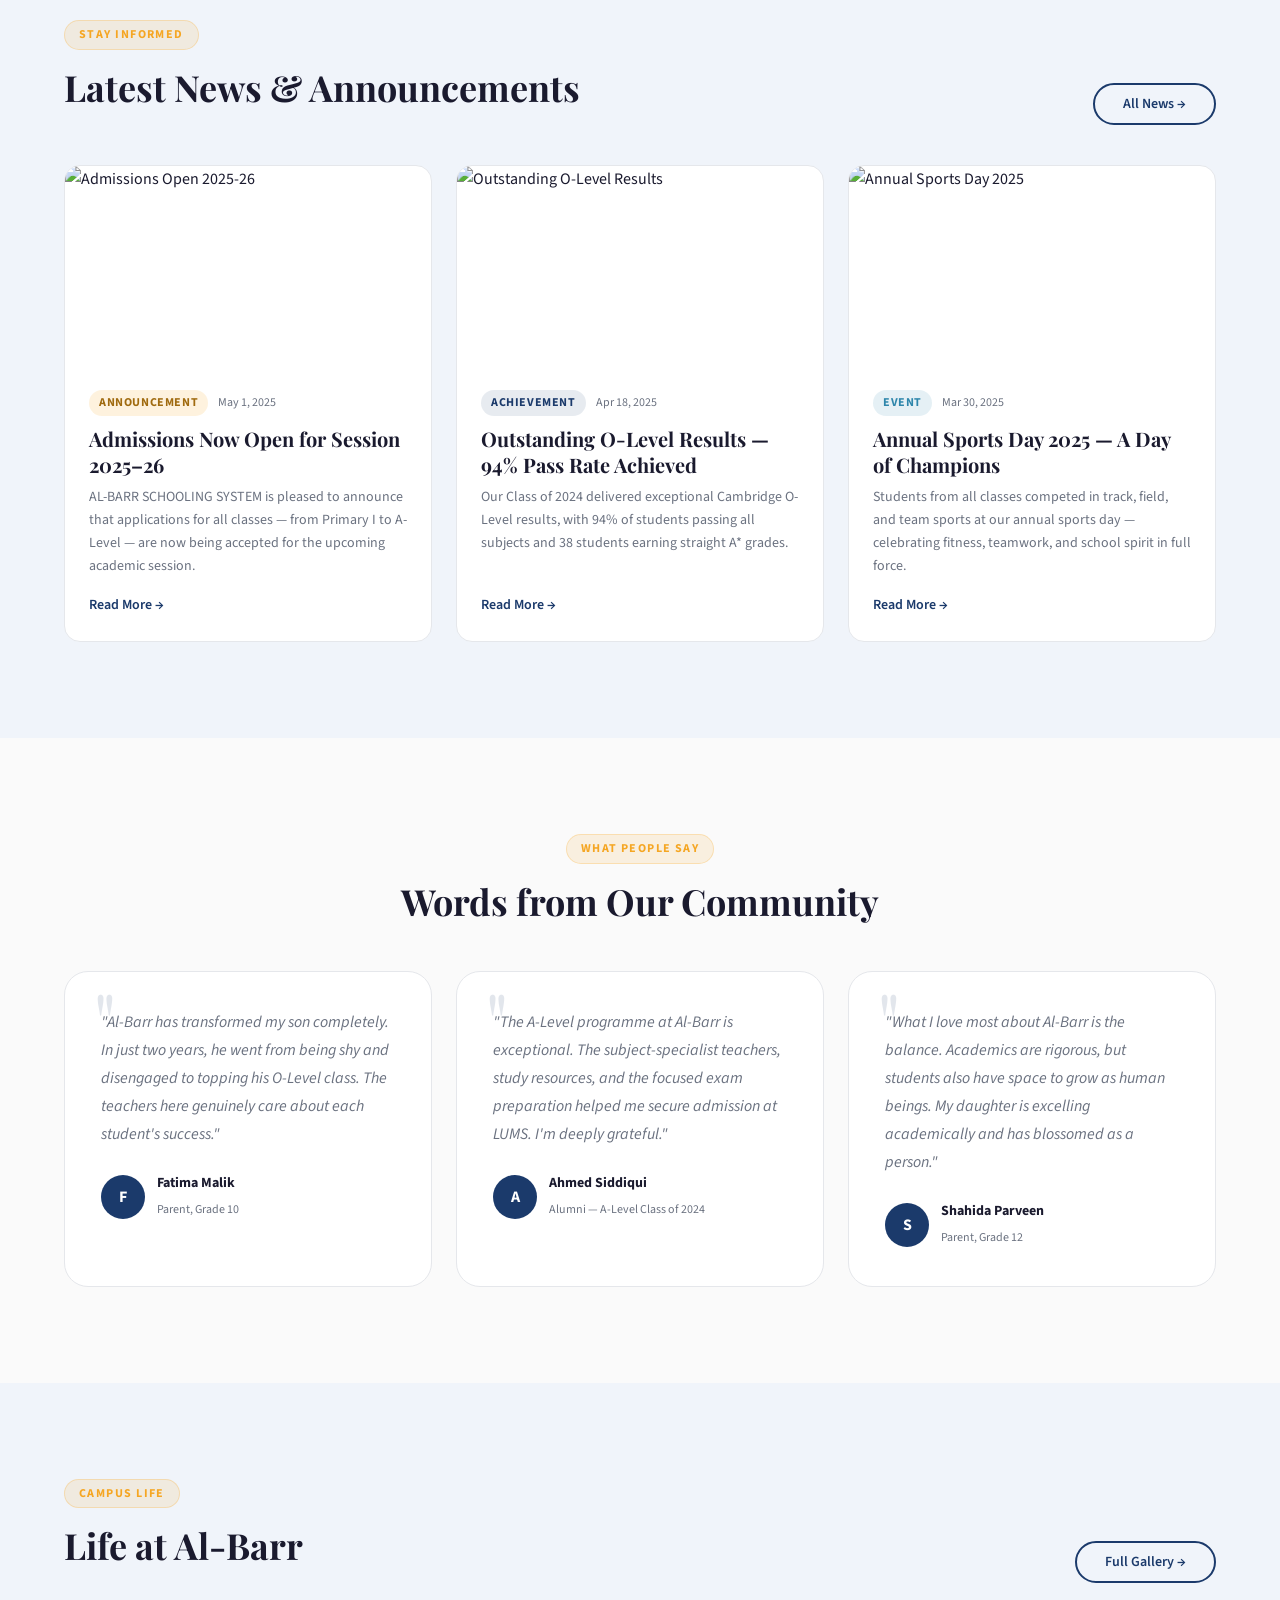
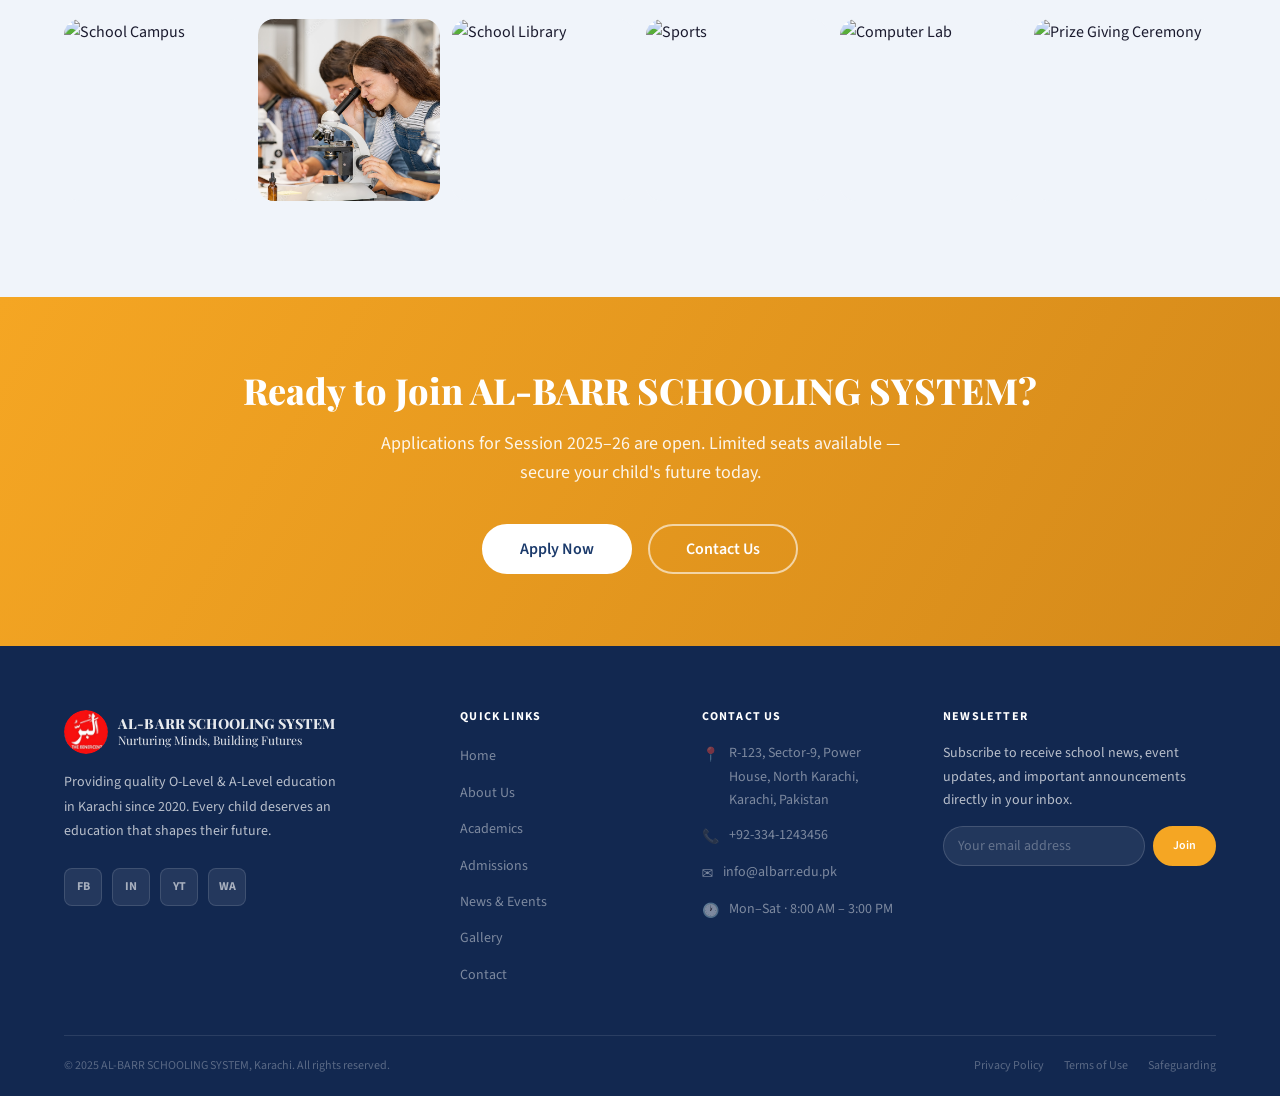
==== commit 177127af: "Update page title and announcement ticker label Co-Authored-By: Claude Sonnet 4.6 <noreply@anthropic" ====
--- a/index.html
+++ b/index.html
@@ -11,7 +11,7 @@
     content="Nurturing Minds, Building Futures. Quality O-Level & A-Level education in Karachi, Pakistan." />
   <meta property="og:image" content="/assets/og-image.jpg" />
   <link rel="icon" href="assets/favicon.ico" />
-  <title>Home | AL-BARR SCHOOLING SYSTEM</title>
+  <title>Home | AL-BARR SCHOOLING SYSTEMS</title>
   <link rel="stylesheet" href="css/main.css" />
   <link rel="stylesheet" href="css/components.css" />
   <link rel="stylesheet" href="css/pages/home.css" />
@@ -21,7 +21,7 @@
 
   <!-- ── ANNOUNCEMENT TICKER ── -->
   <div class="announcement-ticker" id="announcementTicker">
-    <div class="ticker-label">📢 Announcements</div>
+    <div class="ticker-label">📢 Announcementsss</div>
     <div class="ticker-track-wrap">
       <div class="ticker-track">
         <span class="ticker-item">🎓 Admissions Open for Session 2025–26 — Apply before 31st May 2025</span>
